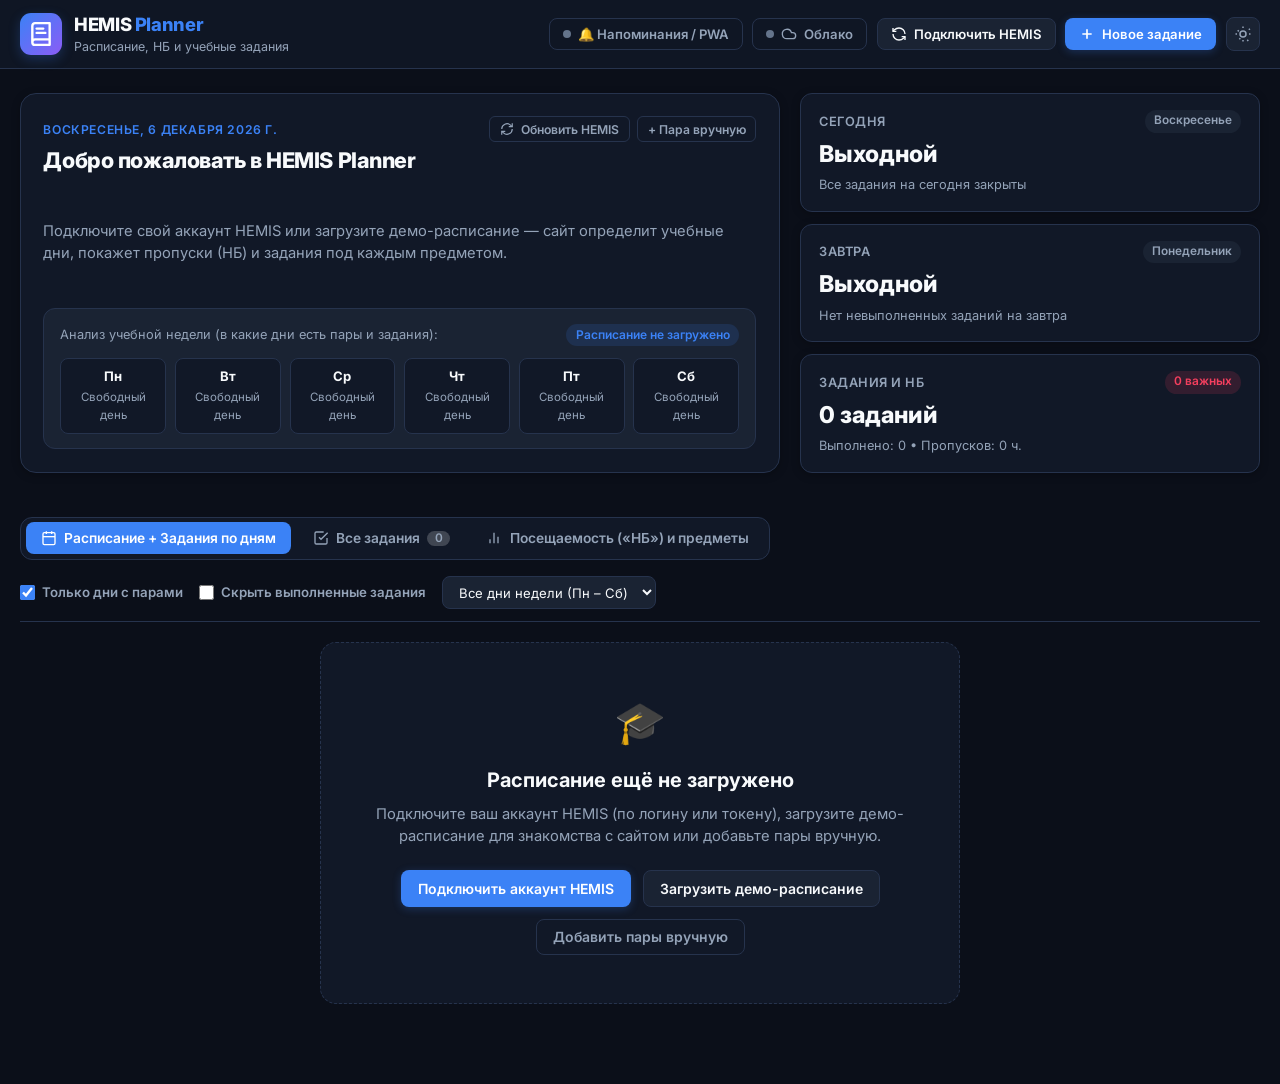
==== index.html @ 694e4f8b "Add files via upload" ====
<!DOCTYPE html>
<html lang="ru" data-theme="dark">
<head>
  <meta charset="UTF-8" />
  <meta name="viewport" content="width=device-width, initial-scale=1.0" />
  <title>HEMIS Planner — Умное расписание, НБ и задания студента</title>
  <meta name="description" content="Персональный анализатор расписания HEMIS с контролем посещаемости (НБ), живым таймером пар, чек-листами заданий и облачной синхронизацией." />
  <meta name="theme-color" content="#2563eb" />
  <meta name="apple-mobile-web-app-capable" content="yes" />
  <meta name="apple-mobile-web-app-status-bar-style" content="black-translucent" />
  <link rel="manifest" href="manifest.json" />
  <link rel="icon" href="icon.svg" type="image/svg+xml" />
  <link rel="apple-touch-icon" href="icon.svg" />
  <link rel="preconnect" href="https://fonts.googleapis.com" />
  <link rel="preconnect" href="https://fonts.gstatic.com" crossorigin />
  <link href="https://fonts.googleapis.com/css2?family=Inter:wght@400;500;600;700;800&display=swap" rel="stylesheet" />
  <link rel="stylesheet" href="css/styles.css" />
</head>
<body>
  <!-- Верхняя панель навигации -->
  <header class="topbar">
    <div class="container topbar-inner">
      <div class="brand">
        <div class="brand-logo" aria-hidden="true">
          <svg width="26" height="26" viewBox="0 0 24 24" fill="none" stroke="currentColor" stroke-width="2.2" stroke-linecap="round" stroke-linejoin="round">
            <path d="M4 19.5v-15A2.5 2.5 0 0 1 6.5 2H20v20H6.5a2.5 2.5 0 0 1 0-5H20"/>
            <path d="M8 7h6"/>
            <path d="M8 11h8"/>
          </svg>
        </div>
        <div>
          <span class="brand-title">HEMIS <span class="accent-text">Planner</span></span>
          <span class="brand-subtitle" id="studentBadge">Расписание, НБ и учебные задания</span>
        </div>
      </div>

      <div class="topbar-actions">
        <button class="btn btn-ghost btn-sm" id="btnOpenReminders" title="Вечерние напоминания и установка на телефон (PWA)">
          <span class="status-dot" id="reminderStatusDot"></span>
          <span>🔔 Напоминания / PWA</span>
        </button>

        <button class="btn btn-ghost btn-sm" id="btnCloudSync" title="Облачная синхронизация (Телефон ↔ ПК)">
          <span class="status-dot" id="cloudStatusDot"></span>
          <svg width="16" height="16" viewBox="0 0 24 24" fill="none" stroke="currentColor" stroke-width="2">
            <path d="M17.5 19H9a7 7 0 1 1 6.71-9h1.79a4.5 4.5 0 1 1 0 9Z"/>
          </svg>
          <span id="cloudStatusText">Облако</span>
        </button>

        <button class="btn btn-secondary btn-sm" id="btnOpenHemisModal">
          <svg width="16" height="16" viewBox="0 0 24 24" fill="none" stroke="currentColor" stroke-width="2">
            <path d="M21 12a9 9 0 0 0-9-9 9.75 9.75 0 0 0-6.74 2.74L3 8"/>
            <path d="M3 3v5h5"/>
            <path d="M3 12a9 9 0 0 0 9 9 9.75 9.75 0 0 0 6.74-2.74L21 16"/>
            <path d="M16 16h5v5"/>
          </svg>
          <span>Подключить HEMIS</span>
        </button>

        <button class="btn btn-primary btn-sm" id="btnQuickAddTask">
          <svg width="16" height="16" viewBox="0 0 24 24" fill="none" stroke="currentColor" stroke-width="2.5">
            <path d="M12 5v14M5 12h14"/>
          </svg>
          <span>Новое задание</span>
        </button>

        <button class="btn btn-icon" id="btnThemeToggle" title="Переключить тему" aria-label="Переключить тему">
          <svg width="18" height="18" viewBox="0 0 24 24" fill="none" stroke="currentColor" stroke-width="2" id="themeIcon">
            <circle cx="12" cy="12" r="4"/>
            <path d="M12 2v2M12 20v2m-7.07-14.93 1.41 1.41m11.32 11.32 1.41 1.41M2 12h2m16 0h2m-14.93 7.07 1.41-1.41m11.32-11.32 1.41-1.41"/>
          </svg>
        </button>
      </div>
    </div>
  </header>

  <main class="container main-content">
    <!-- 🔴 Живой таймер пар («Сейчас идёт» / «До конца пары» / «Следующая пара») -->
    <section id="liveTimerBanner" class="live-timer-banner hidden" aria-live="polite">
      <!-- Динамически обновляется каждую секунду через JS -->
    </section>

    <!-- Умный дашборд: Сводка и уведомления -->
    <section class="dashboard-hero" aria-label="Сводка расписания и заданий">
      <div class="briefing-card">
        <div class="briefing-header">
          <div>
            <span class="eyebrow" id="currentDateDisplay">Загрузка даты...</span>
            <h1 class="briefing-title" id="briefingHeadline">Добро пожаловать в HEMIS Planner</h1>
          </div>
          <div class="sync-controls">
            <button class="btn btn-ghost btn-xs" id="btnRefreshSchedule" title="Обновить расписание и НБ из HEMIS">
              <svg width="14" height="14" viewBox="0 0 24 24" fill="none" stroke="currentColor" stroke-width="2">
                <path d="M21 2v6h-6"/><path d="M3 12a9 9 0 0 1 15-6.7L21 8"/>
                <path d="M3 22v-6h6"/><path d="M21 12a9 9 0 0 1-15 6.7L3 16"/>
              </svg>
              <span>Обновить HEMIS</span>
            </button>
            <button class="btn btn-ghost btn-xs" id="btnAddManualLesson" title="Добавить пару в расписание вручную">
              + Пара вручную
            </button>
          </div>
        </div>

        <p class="briefing-summary" id="briefingSubtext">
          Подключите ваш аккаунт HEMIS или загрузите демо-расписание, чтобы увидеть учебные дни, счётчик пропусков (НБ) и привязать задания к предметам.
        </p>

        <!-- Полоса дней недели: в какие дни есть занятия -->
        <div class="week-analyzer">
          <div class="week-analyzer-label">
            <span>Анализ учебной недели (в какие дни есть пары и задания):</span>
            <span class="week-stats-pill" id="weekSummaryPill">0 учебных дней</span>
          </div>
          <div class="week-days-strip" id="weekDaysStrip">
            <!-- Генерируется через JS (Пн - Сб) -->
          </div>
        </div>
      </div>

      <!-- Счётчики и статус на Сегодня / Завтра / Посещаемость -->
      <div class="stats-grid">
        <div class="stat-card stat-today">
          <div class="stat-top">
            <span class="stat-label">Сегодня</span>
            <span class="stat-badge" id="todayDayName">—</span>
          </div>
          <div class="stat-value" id="statTodayClasses">0 пар</div>
          <div class="stat-footer" id="statTodayTasks">Нет заданий на сегодня</div>
        </div>

        <div class="stat-card stat-tomorrow">
          <div class="stat-top">
            <span class="stat-label">Завтра</span>
            <span class="stat-badge" id="tomorrowDayName">—</span>
          </div>
          <div class="stat-value" id="statTomorrowClasses">0 пар</div>
          <div class="stat-footer" id="statTomorrowTasks">Нет заданий на завтра</div>
        </div>

        <div class="stat-card stat-pending">
          <div class="stat-top">
            <span class="stat-label">Задания и НБ</span>
            <span class="stat-badge badge-warning" id="urgentCountBadge">0 важных</span>
          </div>
          <div class="stat-value" id="statTotalPending">0 заданий</div>
          <div class="stat-footer" id="statCompletedTotal">Выполнено: 0 • Пропусков: 0 ч.</div>
        </div>
      </div>
    </section>

    <!-- Блок быстрого оповещения на сегодня и завтра -->
    <section class="alerts-section" id="smartAlertsSection">
      <!-- Динамические карточки "Что нужно сдать на сегодня / завтра" -->
    </section>

    <!-- Навигационные вкладки и фильтры -->
    <section class="workspace-controls">
      <div class="tabs" role="tablist">
        <button class="tab-btn active" data-tab="schedule" role="tab" aria-selected="true">
          <svg width="16" height="16" viewBox="0 0 24 24" fill="none" stroke="currentColor" stroke-width="2">
            <rect x="3" y="4" width="18" height="18" rx="2" ry="2"/><line x1="16" y1="2" x2="16" y2="6"/><line x1="8" y1="2" x2="8" y2="6"/><line x1="3" y1="10" x2="21" y2="10"/>
          </svg>
          <span>Расписание + Задания по дням</span>
        </button>
        <button class="tab-btn" data-tab="tasks" role="tab" aria-selected="false">
          <svg width="16" height="16" viewBox="0 0 24 24" fill="none" stroke="currentColor" stroke-width="2">
            <path d="M9 11l3 3L22 4"/><path d="M21 12v7a2 2 0 0 1-2 2H5a2 2 0 0 1-2-2V5a2 2 0 0 1 2-2h11"/>
          </svg>
          <span>Все задания</span>
          <span class="tab-counter" id="tabTasksCounter">0</span>
        </button>
        <button class="tab-btn" data-tab="subjects" role="tab" aria-selected="false">
          <svg width="16" height="16" viewBox="0 0 24 24" fill="none" stroke="currentColor" stroke-width="2">
            <path d="M18 20V10M12 20V4M6 20v-6"/>
          </svg>
          <span>Посещаемость («НБ») и предметы</span>
          <span class="tab-counter hidden" id="tabNbWarningCounter">!</span>
        </button>
      </div>

      <div class="filter-bar" id="scheduleFilters">
        <label class="toggle-switch">
          <input type="checkbox" id="chkOnlyDaysWithClasses" checked />
          <span>Только дни с парами</span>
        </label>
        <label class="toggle-switch">
          <input type="checkbox" id="chkHideCompletedInline" />
          <span>Скрыть выполненные задания</span>
        </label>
        <select id="dayFilterSelect" class="input-select input-sm" aria-label="Фильтр по дню недели">
          <option value="all">Все дни недели (Пн – Сб)</option>
          <option value="1">Понедельник</option>
          <option value="2">Вторник</option>
          <option value="3">Среда</option>
          <option value="4">Четверг</option>
          <option value="5">Пятница</option>
          <option value="6">Суббота</option>
        </select>
      </div>
    </section>

    <!-- Вкладка 1: Расписание по дням недели + Задания под каждым предметом -->
    <section id="tabContentSchedule" class="tab-panel active">
      <div id="emptyScheduleBanner" class="empty-state hidden">
        <div class="empty-icon">🎓</div>
        <h2>Расписание ещё не загружено</h2>
        <p>Подключите ваш аккаунт HEMIS (по логину или токену), загрузите демо-расписание для знакомства с сайтом или добавьте пары вручную.</p>
        <div class="empty-actions">
          <button class="btn btn-primary" id="btnEmptyConnectHemis">Подключить аккаунт HEMIS</button>
          <button class="btn btn-secondary" id="btnLoadDemoSchedule">Загрузить демо-расписание</button>
          <button class="btn btn-ghost" id="btnEmptyAddManual">Добавить пары вручную</button>
        </div>
      </div>

      <div class="days-grid" id="daysScheduleGrid">
        <!-- Карточки дней недели с парами, индикаторами НБ и блоком заданий с чек-листами под каждым предметом -->
      </div>
    </section>

    <!-- Вкладка 2: Полный менеджер всех заданий -->
    <section id="tabContentTasks" class="tab-panel hidden">
      <div class="tasks-toolbar">
        <div class="tasks-search-group">
          <input type="text" id="taskSearchInput" class="input-field" placeholder="Поиск по заданию, подзадаче или предмету..." />
          <select id="taskSubjectFilter" class="input-select">
            <option value="all">Все предметы</option>
          </select>
          <select id="taskStatusFilter" class="input-select">
            <option value="all">Все статусы</option>
            <option value="pending">Не выполненные</option>
            <option value="completed">Выполненные</option>
          </select>
        </div>
        <button class="btn btn-primary" id="btnAddTaskFromList">+ Добавить задание</button>
      </div>
      <div id="allTasksList" class="all-tasks-container">
        <!-- Список всех заданий -->
      </div>
    </section>

    <!-- Вкладка 3: Контроль посещаемости («НБ» / Davomat) и анализ предметов -->
    <section id="tabContentSubjects" class="tab-panel hidden">
      <div class="attendance-summary-banner" id="attendanceSummaryBanner">
        <!-- Общая сводка по пропускам НБ -->
      </div>
      <div class="subjects-grid" id="subjectsAnalyticsGrid">
        <!-- Карточки анализа предметов: счётчик пропусков (НБ), лимит 25%, дни недели, задания -->
      </div>
    </section>
  </main>

  <!-- Модальное окно: Подключение HEMIS -->
  <div class="modal-backdrop hidden" id="modalHemis">
    <div class="modal-card modal-lg" role="dialog" aria-labelledby="modalHemisTitle">
      <div class="modal-header">
        <h2 id="modalHemisTitle">Подключение и анализ HEMIS (Расписание + НБ)</h2>
        <button class="btn-close" data-close-modal="modalHemis" aria-label="Закрыть">&times;</button>
      </div>

      <div class="modal-body">
        <div class="mode-pills">
          <button class="mode-pill active" data-hemis-mode="credentials">Логин и пароль HEMIS</button>
          <button class="mode-pill" data-hemis-mode="token">JWT Токен API</button>
          <button class="mode-pill" data-hemis-mode="json">Вставить JSON расписания</button>
        </div>

        <form id="hemisConnectForm">
          <div class="form-group">
            <label for="hemisUniSelect">Ваш университет (домен Student HEMIS)</label>
            <select id="hemisUniSelect" class="input-select">
              <option value="https://student.tift.uz">ТМФТУ (TIFT) — student.tift.uz</option>
              <option value="https://student.hemis.uz">Единый портал — student.hemis.uz</option>
              <option value="https://student.tuit.uz">ТАТУ (TUIT) — student.tuit.uz</option>
              <option value="https://student.tdtu.uz">ТГТУ (TDTU) — student.tdtu.uz</option>
              <option value="https://student.nuu.uz">НУУз (UzMU) — student.nuu.uz</option>
              <option value="https://student.tsue.uz">ТГЭУ (TSUE) — student.tsue.uz</option>
              <option value="https://student.samdu.uz">СамГУ (SamDU) — student.samdu.uz</option>
              <option value="https://student.buxdu.uz">БухГУ (BuxDU) — student.buxdu.uz</option>
              <option value="https://student.ferpi.uz">ФерПИ (FerPI) — student.ferpi.uz</option>
              <option value="https://student.uzswlu.uz">УзГУМЯ (UzSWLU) — student.uzswlu.uz</option>
              <option value="https://student.tashpmi.uz">ТашПМИ — student.tashpmi.uz</option>
              <option value="https://student.tma.uz">ТМА (TMA) — student.tma.uz</option>
              <option value="https://student.urdu.uz">УрГУ (UrDU) — student.urdu.uz</option>
              <option value="https://student.ndpi.uz">НДПИ — student.ndpi.uz</option>
              <option value="custom">Другой вуз (указать свой URL)...</option>
            </select>
          </div>

          <div class="form-group hidden" id="customUniUrlGroup">
            <label for="hemisCustomUrl">URL портала студента вашего вуза</label>
            <input type="url" id="hemisCustomUrl" class="input-field" placeholder="https://student.tift.uz" />
            <small class="form-hint">Даже если вставить ссылку со страницей `/dashboard/login`, сайт сам выделит нужный домен.</small>
          </div>

          <div id="hemisModeCredentials" class="hemis-mode-section">
            <div class="form-row">
              <div class="form-group">
                <label for="hemisLoginInput">ID студента (Логин HEMIS)</label>
                <input type="text" id="hemisLoginInput" class="input-field" placeholder="Например: 516231102891" autocomplete="username" />
              </div>
              <div class="form-group">
                <label for="hemisPasswordInput">Пароль от HEMIS</label>
                <input type="password" id="hemisPasswordInput" class="input-field" placeholder="Ваш пароль" autocomplete="current-password" />
              </div>
            </div>
          </div>

          <div id="hemisModeToken" class="hemis-mode-section hidden">
            <div class="form-group">
              <label for="hemisTokenInput">Bearer Token из HEMIS API</label>
              <input type="text" id="hemisTokenInput" class="input-field" placeholder="eyJhbGciOiJIUzI1NiIsInR5cCI6..." />
              <small class="form-hint">Токен можно получить через `/rest/v1/auth/login` или скопировать из вкладки Network в браузере.</small>
            </div>
          </div>

          <div id="hemisModeJson" class="hemis-mode-section hidden">
            <div class="form-group">
              <label for="hemisRawJsonInput">JSON-ответ от `/rest/v1/education/schedule`</label>
              <textarea id="hemisRawJsonInput" class="input-textarea" rows="5" placeholder='{"success": true, "data": [ ... ]}'></textarea>
              <small class="form-hint">Если сервер вашего вуза закрыт снаружи, просто вставьте сюда JSON расписания из HEMIS.</small>
            </div>
          </div>

          <div class="form-group cors-box">
            <label class="toggle-switch">
              <input type="checkbox" id="hemisUseCorsProxy" checked />
              <span>Использовать локальный мост обхода CORS (`http://localhost:8080`)</span>
            </label>
            <small class="form-hint">Загружает одновременно расписание (`/rest/v1/education/schedule`), пропуски НБ (`/rest/v1/education/attendance`) и учебные часы (`/rest/v1/education/subjects`).</small>
          </div>

          <div id="hemisConnectionStatus" class="alert-box hidden"></div>

          <div class="modal-footer">
            <button type="button" class="btn btn-ghost" id="btnModalDemoSchedule">Загрузить демо-расписание</button>
            <div class="modal-footer-right">
              <button type="button" class="btn btn-secondary" data-close-modal="modalHemis">Отмена</button>
              <button type="submit" class="btn btn-primary" id="btnSubmitHemis">
                <span>Проанализировать расписание и НБ</span>
              </button>
            </div>
          </div>
        </form>
      </div>
    </div>
  </div>

  <!-- Модальное окно: Добавление / Редактирование задания (с чек-листом и ссылкой) -->
  <div class="modal-backdrop hidden" id="modalTask">
    <div class="modal-card modal-lg" role="dialog" aria-labelledby="modalTaskTitle">
      <div class="modal-header">
        <h2 id="modalTaskTitle">Новое задание по предмету</h2>
        <button class="btn-close" data-close-modal="modalTask" aria-label="Закрыть">&times;</button>
      </div>

      <div class="modal-body">
        <form id="taskForm">
          <input type="hidden" id="taskEditId" value="" />

          <div class="form-group">
            <label for="taskSubjectSelect">Предмет</label>
            <div class="subject-input-wrapper">
              <select id="taskSubjectSelect" class="input-select"></select>
              <input type="text" id="taskCustomSubjectInput" class="input-field hidden" placeholder="Введите название предмета..." />
              <button type="button" class="btn btn-ghost btn-xs" id="btnToggleCustomSubject">Свой предмет</button>
            </div>
          </div>

          <div class="form-row">
            <div class="form-group">
              <label for="taskDayOfWeekSelect">День недели занятия</label>
              <select id="taskDayOfWeekSelect" class="input-select" required>
                <option value="1">Понедельник</option>
                <option value="2">Вторник</option>
                <option value="3">Среда</option>
                <option value="4">Четверг</option>
                <option value="5">Пятница</option>
                <option value="6">Суббота</option>
              </select>
              <small class="form-hint" id="taskDayMatchHint">Задание появится прямо под этим предметом в выбранный день недели.</small>
            </div>

            <div class="form-group">
              <label for="taskPrioritySelect">Приоритет</label>
              <select id="taskPrioritySelect" class="input-select">
                <option value="normal">Обычное</option>
                <option value="high">Важное</option>
                <option value="urgent">Срочно / Дедлайн!</option>
              </select>
            </div>
          </div>

          <div class="form-group">
            <label for="taskTitleInput">Что нужно сделать? *</label>
            <input type="text" id="taskTitleInput" class="input-field" placeholder="Например: Подготовить СРС №3 / Защитить лабораторную №2" required />
          </div>

          <div class="form-row">
            <div class="form-group">
              <label for="taskTypeSelect">Тип задания</label>
              <select id="taskTypeSelect" class="input-select">
                <option value="Практика / ДЗ">Практика / ДЗ</option>
                <option value="Лабораторная">Лабораторная работа</option>
                <option value="СРС / Mustaqil ish">СРС (Mustaqil ish)</option>
                <option value="Конспект / Лекция">Конспект / Лекция</option>
                <option value="Рубежный / Итоговый контроль">Контроль (ON / YN)</option>
                <option value="Презентация / Реферат">Презентация / Реферат</option>
              </select>
            </div>

            <div class="form-group">
              <label for="taskDeadlineInput">Конкретная дата (необязательно)</label>
              <input type="date" id="taskDeadlineInput" class="input-field" />
            </div>
          </div>

          <!-- Прикрепление ссылки -->
          <div class="form-group">
            <label for="taskLinkInput">📎 Прикрепить ссылку (Google Docs, GitHub, Canva, презентация)</label>
            <input type="url" id="taskLinkInput" class="input-field" placeholder="https://docs.google.com/... или https://github.com/..." />
          </div>

          <!-- Чек-лист (подзадачи) -->
          <div class="form-group">
            <label>☑️ Чек-лист (шаги выполнения задания)</label>
            <div class="subtask-add-row">
              <input type="text" id="newSubtaskInput" class="input-field" placeholder="Например: Написать код / Оформить отчёт в Word..." />
              <button type="button" class="btn btn-secondary btn-sm" id="btnAddSubtask">+ Добавить шаг</button>
            </div>
            <ul id="subtasksEditorList" class="subtasks-editor-list">
              <!-- Шаги чек-листа в модальном окне -->
            </ul>
          </div>

          <div class="form-group">
            <label for="taskNotesInput">Заметки или номера задач</label>
            <textarea id="taskNotesInput" class="input-textarea" rows="2" placeholder="Страницы учебника, вариант, требования преподавателя..."></textarea>
          </div>

          <div class="modal-footer">
            <button type="button" class="btn btn-secondary" data-close-modal="modalTask">Отмена</button>
            <button type="submit" class="btn btn-primary">Сохранить задание</button>
          </div>
        </form>
      </div>
    </div>
  </div>

  <!-- Модальное окно: Вечерние напоминания и установка приложения (PWA) -->
  <div class="modal-backdrop hidden" id="modalReminders">
    <div class="modal-card" role="dialog" aria-labelledby="modalRemindersTitle">
      <div class="modal-header">
        <h2 id="modalRemindersTitle">🔔 Вечерние напоминания и приложение (PWA)</h2>
        <button class="btn-close" data-close-modal="modalReminders" aria-label="Закрыть">&times;</button>
      </div>

      <div class="modal-body">
        <form id="remindersForm">
          <div class="cors-box" style="margin-bottom:1rem;">
            <label class="toggle-switch" style="font-size:0.92rem; font-weight:600; color:var(--text-primary);">
              <input type="checkbox" id="chkEnableEveningReminders" />
              <span>Включить ежедневные напоминания о завтрашних парах и заданиях</span>
            </label>
            <p class="form-hint" style="margin-top:0.4rem;">
              В выбранное время браузер пришлёт Push/Web-уведомление: сколько у вас завтра пар по расписанию HEMIS и какие задания ещё не выполнены.
            </p>
          </div>

          <div class="form-row">
            <div class="form-group">
              <label for="reminderTimeInput">Время вечернего уведомления</label>
              <input type="time" id="reminderTimeInput" class="input-field" value="20:00" />
            </div>
            <div class="form-group" style="justify-content:flex-end;">
              <button type="button" class="btn btn-secondary" id="btnTestNotification">
                🔔 Проверить уведомление сейчас
              </button>
            </div>
          </div>

          <hr class="divider" />

          <div class="pwa-install-box">
            <h4 style="margin-bottom:0.35rem;">📱 Установка на телефон / компьютер (PWA)</h4>
            <p class="form-hint" style="margin-bottom:0.75rem;">
              После загрузки на GitHub Pages вы можете установить <strong>HEMIS Planner</strong> как полноценное приложение с иконкой на главный экран:
            </p>
            <button type="button" class="btn btn-primary btn-sm hidden" id="btnInstallPwaPrompt" style="margin-bottom:0.6rem;">
              📲 Установить приложение в 1 клик
            </button>
            <ul class="pwa-tips-list">
              <li><strong>На Android (Chrome):</strong> меню <code>⋮</code> → <em>«Установить приложение»</em> или <em>«Добавить на гл. экран»</em>.</li>
              <li><strong>На iPhone (Safari):</strong> кнопка <em>«Поделиться»</em> (квадрат со стрелкой вверх) → <em>«На экран „Домой“»</em>.</li>
              <li><strong>На ПК (Chrome / Edge):</strong> значок установки <code>⊕</code> справа в адресной строке браузера.</li>
            </ul>
          </div>

          <div class="modal-footer">
            <button type="button" class="btn btn-secondary" data-close-modal="modalReminders">Закрыть</button>
            <button type="submit" class="btn btn-primary">Сохранить настройки</button>
          </div>
        </form>
      </div>
    </div>
  </div>

  <!-- Модальное окно: Ручное добавление пары в расписание -->
  <div class="modal-backdrop hidden" id="modalManualLesson">
    <div class="modal-card" role="dialog" aria-labelledby="modalManualLessonTitle">
      <div class="modal-header">
        <h2 id="modalManualLessonTitle">Добавить занятие в расписание</h2>
        <button class="btn-close" data-close-modal="modalManualLesson" aria-label="Закрыть">&times;</button>
      </div>

      <div class="modal-body">
        <form id="manualLessonForm">
          <div class="form-group">
            <label for="manualSubjectInput">Название предмета *</label>
            <input type="text" id="manualSubjectInput" class="input-field" placeholder="Например: Искусственный интеллект" required />
          </div>

          <div class="form-row">
            <div class="form-group">
              <label for="manualDaySelect">День недели *</label>
              <select id="manualDaySelect" class="input-select" required>
                <option value="1">Понедельник</option>
                <option value="2">Вторник</option>
                <option value="3">Среда</option>
                <option value="4">Четверг</option>
                <option value="5">Пятница</option>
                <option value="6">Суббота</option>
              </select>
            </div>

            <div class="form-group">
              <label for="manualPairSelect">Номер пары / Время *</label>
              <select id="manualPairSelect" class="input-select" required>
                <option value="1|08:30|09:50">1 пара (08:30 – 09:50)</option>
                <option value="2|10:00|11:20">2 пара (10:00 – 11:20)</option>
                <option value="3|11:30|12:50">3 пара (11:30 – 12:50)</option>
                <option value="4|13:30|14:50">4 пара (13:30 – 14:50)</option>
                <option value="5|15:00|16:20">5 пара (15:00 – 16:20)</option>
                <option value="6|16:30|17:50">6 пара (16:30 – 17:50)</option>
              </select>
            </div>
          </div>

          <div class="form-row">
            <div class="form-group">
              <label for="manualTrainingTypeSelect">Тип занятия</label>
              <select id="manualTrainingTypeSelect" class="input-select">
                <option value="Лекция">Лекция (Ma'ruza)</option>
                <option value="Практика">Практика (Amaliyot)</option>
                <option value="Лабораторная">Лабораторная (Laboratoriya)</option>
                <option value="Семинар">Семинар (Seminar)</option>
              </select>
            </div>

            <div class="form-group">
              <label for="manualRoomInput">Аудитория</label>
              <input type="text" id="manualRoomInput" class="input-field" placeholder="Например: B-304" />
            </div>
          </div>

          <div class="form-group">
            <label for="manualTeacherInput">Преподаватель</label>
            <input type="text" id="manualTeacherInput" class="input-field" placeholder="Ф.И.О. преподавателя" />
          </div>

          <div class="modal-footer">
            <button type="button" class="btn btn-secondary" data-close-modal="modalManualLesson">Отмена</button>
            <button type="submit" class="btn btn-primary">Добавить в расписание</button>
          </div>
        </form>
      </div>
    </div>
  </div>

  <!-- Модальное окно: Облачная синхронизация (GitHub Gist / Firebase / JSON) -->
  <div class="modal-backdrop hidden" id="modalCloudSync">
    <div class="modal-card modal-lg" role="dialog" aria-labelledby="modalCloudTitle">
      <div class="modal-header">
        <h2 id="modalCloudTitle">Облачное хранение и синхронизация (ПК ↔ Телефон)</h2>
        <button class="btn-close" data-close-modal="modalCloudSync" aria-label="Закрыть">&times;</button>
      </div>

      <div class="modal-body">
        <p class="modal-intro">
          Все ваши данные мгновенно сохраняются в браузере, а для синхронизации между компьютером и телефоном на <strong>GitHub Pages</strong> вы можете подключить бесплатное облако <strong>GitHub Gist</strong> или <strong>Firebase Realtime Database</strong>.
        </p>

        <div class="mode-pills">
          <button class="mode-pill active" data-cloud-mode="gist">GitHub Gist (Рекомендуется)</button>
          <button class="mode-pill" data-cloud-mode="firebase">Firebase Realtime DB</button>
          <button class="mode-pill" data-cloud-mode="backup">Файл резервной копии (.json)</button>
        </div>

        <form id="cloudSyncForm">
          <div id="cloudModeGist" class="cloud-mode-section">
            <div class="form-group">
              <label for="gistTokenInput">GitHub Personal Access Token (с правом `gist`)</label>
              <input type="password" id="gistTokenInput" class="input-field" placeholder="ghp_xxxxxxxxxxxxxxxxxxxx" />
              <small class="form-hint">
                Создается за 30 секунд в GitHub → Settings → Developer settings → Personal access tokens (с галочкой <code>gist</code>).
              </small>
            </div>
            <div class="form-group">
              <label for="gistIdInput">ID существующего Gist (оставьте пустым при первом подключении)</label>
              <input type="text" id="gistIdInput" class="input-field" placeholder="Автоматически создастся при первом сохранении" />
              <small class="form-hint">После создания скопируйте этот ID на телефон, чтобы синхронизировать одну и ту же базу.</small>
            </div>
          </div>

          <div id="cloudModeFirebase" class="cloud-mode-section hidden">
            <div class="form-group">
              <label for="firebaseUrlInput">URL базы Firebase Realtime Database</label>
              <input type="url" id="firebaseUrlInput" class="input-field" placeholder="https://your-project-default-rtdb.firebaseio.com" />
            </div>
            <div class="form-row">
              <div class="form-group">
                <label for="firebaseSyncKeyInput">Ваш личный ключ/комната (например, логин)</label>
                <input type="text" id="firebaseSyncKeyInput" class="input-field" placeholder="student_5162311" />
              </div>
              <div class="form-group">
                <label for="firebaseSecretInput">Database Secret / Auth Token (если есть)</label>
                <input type="password" id="firebaseSecretInput" class="input-field" placeholder="Необязательно для тестовых правил" />
              </div>
            </div>
          </div>

          <div id="cloudModeBackup" class="cloud-mode-section hidden">
            <div class="backup-actions-box">
              <div>
                <h4>Экспорт данных в JSON</h4>
                <p>Скачайте файл со всем расписанием, пропусками НБ и вашими заданиями.</p>
                <button type="button" class="btn btn-secondary" id="btnExportJson">Скачать резервную копию (.json)</button>
              </div>
              <hr class="divider" />
              <div>
                <h4>Импорт данных из файла</h4>
                <p>Загрузите ранее сохранённый файл `.json`.</p>
                <input type="file" id="importJsonFileInput" accept=".json" class="input-file" />
              </div>
            </div>
          </div>

          <div id="cloudSyncMessage" class="alert-box hidden"></div>

          <div class="modal-footer" id="cloudModalFooter">
            <div class="cloud-sync-buttons">
              <button type="button" class="btn btn-secondary" id="btnPullFromCloud">⬇ Загрузить из облака</button>
              <button type="button" class="btn btn-secondary" id="btnPushToCloud">⬆ Отправить в облако</button>
            </div>
            <button type="submit" class="btn btn-primary">Сохранить настройки облака</button>
          </div>
        </form>
      </div>
    </div>
  </div>

  <!-- Всплывающие уведомления (Toast) -->
  <div id="toastContainer" class="toast-container" aria-live="polite"></div>

  <script defer src="js/hemis.js"></script>
  <script defer src="js/storage.js"></script>
  <script defer src="js/app.js"></script>
</body>
</html>
---- css/styles.css ----
:root,
[data-theme="dark"] {
  --bg-body: #0b0f19;
  --bg-surface: #111827;
  --bg-surface-elevated: #1a2333;
  --bg-surface-hover: #212d42;
  --bg-glass: rgba(17, 24, 39, 0.85);
  --border-color: #26334d;
  --border-subtle: #1e293b;

  --text-primary: #f8fafc;
  --text-secondary: #94a3b8;
  --text-muted: #64748b;

  --accent-primary: #3b82f6;
  --accent-primary-hover: #2563eb;
  --accent-soft: rgba(59, 130, 246, 0.14);
  --accent-glow: rgba(59, 130, 246, 0.25);

  --emerald: #10b981;
  --emerald-soft: rgba(16, 185, 129, 0.14);
  --amber: #f59e0b;
  --amber-soft: rgba(245, 158, 11, 0.15);
  --rose: #f43f5e;
  --rose-soft: rgba(244, 63, 94, 0.15);
  --purple: #8b5cf6;
  --purple-soft: rgba(139, 92, 246, 0.15);

  --shadow-sm: 0 2px 8px rgba(0, 0, 0, 0.25);
  --shadow-md: 0 8px 24px rgba(0, 0, 0, 0.35);
  --shadow-lg: 0 18px 40px rgba(0, 0, 0, 0.5);
  --radius-sm: 8px;
  --radius-md: 12px;
  --radius-lg: 16px;
}

[data-theme="light"] {
  --bg-body: #f1f5f9;
  --bg-surface: #ffffff;
  --bg-surface-elevated: #f8fafc;
  --bg-surface-hover: #f1f5f9;
  --bg-glass: rgba(255, 255, 255, 0.88);
  --border-color: #e2e8f0;
  --border-subtle: #f1f5f9;

  --text-primary: #0f172a;
  --text-secondary: #475569;
  --text-muted: #64748b;

  --accent-primary: #2563eb;
  --accent-primary-hover: #1d4ed8;
  --accent-soft: rgba(37, 99, 235, 0.1);
  --accent-glow: rgba(37, 99, 235, 0.18);

  --emerald: #059669;
  --emerald-soft: rgba(5, 150, 105, 0.1);
  --amber: #d97706;
  --amber-soft: rgba(217, 119, 6, 0.12);
  --rose: #e11d48;
  --rose-soft: rgba(225, 29, 72, 0.12);
  --purple: #7c3aed;
  --purple-soft: rgba(124, 58, 237, 0.12);

  --shadow-sm: 0 1px 3px rgba(15, 23, 42, 0.06);
  --shadow-md: 0 6px 18px rgba(15, 23, 42, 0.08);
  --shadow-lg: 0 16px 36px rgba(15, 23, 42, 0.12);
}

* {
  box-sizing: border-box;
  margin: 0;
  padding: 0;
}

body {
  font-family: 'Inter', -apple-system, BlinkMacSystemFont, 'Segoe UI', Roboto, sans-serif;
  background-color: var(--bg-body);
  color: var(--text-primary);
  line-height: 1.5;
  min-height: 100vh;
  transition: background-color 0.2s ease, color 0.2s ease;
}

.container {
  max-width: 1280px;
  margin: 0 auto;
  padding: 0 1.25rem;
}

.hidden {
  display: none !important;
}

/* Верхняя панель */
.topbar {
  position: sticky;
  top: 0;
  z-index: 50;
  background: var(--bg-glass);
  backdrop-filter: blur(12px);
  border-bottom: 1px solid var(--border-color);
}

.topbar-inner {
  display: flex;
  align-items: center;
  justify-content: space-between;
  min-height: 68px;
  gap: 1rem;
  flex-wrap: wrap;
  padding-top: 0.5rem;
  padding-bottom: 0.5rem;
}

.brand {
  display: flex;
  align-items: center;
  gap: 0.75rem;
}

.brand-logo {
  width: 42px;
  height: 42px;
  border-radius: 11px;
  background: linear-gradient(135deg, var(--accent-primary), var(--purple));
  color: #fff;
  display: flex;
  align-items: center;
  justify-content: center;
  box-shadow: 0 4px 12px var(--accent-glow);
}

.brand-title {
  display: block;
  font-weight: 800;
  font-size: 1.15rem;
  letter-spacing: -0.02em;
}

.accent-text {
  color: var(--accent-primary);
}

.brand-subtitle {
  display: block;
  font-size: 0.78rem;
  color: var(--text-secondary);
}

.topbar-actions {
  display: flex;
  align-items: center;
  gap: 0.6rem;
  flex-wrap: wrap;
}

/* Кнопки */
.btn {
  display: inline-flex;
  align-items: center;
  justify-content: center;
  gap: 0.45rem;
  font-family: inherit;
  font-weight: 600;
  font-size: 0.875rem;
  padding: 0.55rem 1rem;
  border-radius: var(--radius-sm);
  border: 1px solid transparent;
  cursor: pointer;
  transition: all 0.16s ease;
  text-decoration: none;
  white-space: nowrap;
}

.btn-sm {
  padding: 0.42rem 0.8rem;
  font-size: 0.82rem;
}

.btn-xs {
  padding: 0.28rem 0.6rem;
  font-size: 0.76rem;
  border-radius: 6px;
}

.btn-primary {
  background: var(--accent-primary);
  color: #fff;
  box-shadow: 0 2px 8px var(--accent-glow);
}

.btn-primary:hover {
  background: var(--accent-primary-hover);
  transform: translateY(-1px);
}

.btn-secondary {
  background: var(--bg-surface-elevated);
  color: var(--text-primary);
  border-color: var(--border-color);
}

.btn-secondary:hover {
  background: var(--bg-surface-hover);
}

.btn-ghost {
  background: transparent;
  color: var(--text-secondary);
  border-color: var(--border-color);
}

.btn-ghost:hover {
  color: var(--text-primary);
  background: var(--bg-surface-elevated);
}

.btn-icon {
  padding: 0.45rem;
  border-radius: var(--radius-sm);
  background: var(--bg-surface-elevated);
  color: var(--text-secondary);
  border: 1px solid var(--border-color);
}

.btn-icon:hover {
  color: var(--text-primary);
  background: var(--bg-surface-hover);
}

.status-dot {
  width: 8px;
  height: 8px;
  border-radius: 50%;
  background: var(--text-muted);
  display: inline-block;
}

.status-dot.online {
  background: var(--emerald);
  box-shadow: 0 0 8px var(--emerald);
}

/* Основной контент */
.main-content {
  padding-top: 1.5rem;
  padding-bottom: 4rem;
}

/* Дашборд Hero */
.dashboard-hero {
  display: grid;
  grid-template-columns: 1.65fr 1fr;
  gap: 1.25rem;
  margin-bottom: 1.25rem;
}

.briefing-card {
  background: var(--bg-surface);
  border: 1px solid var(--border-color);
  border-radius: var(--radius-lg);
  padding: 1.4rem;
  box-shadow: var(--shadow-sm);
  display: flex;
  flex-direction: column;
  justify-content: space-between;
  gap: 1rem;
}

.briefing-header {
  display: flex;
  align-items: flex-start;
  justify-content: space-between;
  gap: 1rem;
  flex-wrap: wrap;
}

.eyebrow {
  display: inline-block;
  font-size: 0.76rem;
  font-weight: 600;
  text-transform: uppercase;
  letter-spacing: 0.05em;
  color: var(--accent-primary);
  margin-bottom: 0.25rem;
}

.briefing-title {
  font-size: 1.35rem;
  font-weight: 800;
  letter-spacing: -0.02em;
}

.briefing-summary {
  color: var(--text-secondary);
  font-size: 0.92rem;
}

.sync-controls {
  display: flex;
  gap: 0.45rem;
}

/* Полоса анализа дней недели */
.week-analyzer {
  background: var(--bg-surface-elevated);
  border: 1px solid var(--border-color);
  border-radius: var(--radius-md);
  padding: 0.9rem 1rem;
}

.week-analyzer-label {
  display: flex;
  justify-content: space-between;
  align-items: center;
  font-size: 0.8rem;
  color: var(--text-secondary);
  margin-bottom: 0.7rem;
  gap: 0.5rem;
  flex-wrap: wrap;
}

.week-stats-pill {
  background: var(--accent-soft);
  color: var(--accent-primary);
  padding: 0.15rem 0.6rem;
  border-radius: 99px;
  font-weight: 600;
  font-size: 0.75rem;
}

.week-days-strip {
  display: grid;
  grid-template-columns: repeat(6, 1fr);
  gap: 0.55rem;
}

.day-pill {
  background: var(--bg-surface);
  border: 1px solid var(--border-color);
  border-radius: var(--radius-sm);
  padding: 0.55rem 0.5rem;
  text-align: center;
  cursor: pointer;
  transition: all 0.15s ease;
  position: relative;
}

.day-pill:hover {
  border-color: var(--accent-primary);
  transform: translateY(-2px);
}

.day-pill.has-classes {
  border-color: rgba(59, 130, 246, 0.45);
  background: linear-gradient(180deg, var(--accent-soft), var(--bg-surface));
}

.day-pill.is-today {
  outline: 2px solid var(--accent-primary);
}

.day-pill-name {
  font-weight: 700;
  font-size: 0.82rem;
  display: block;
}

.day-pill-status {
  font-size: 0.72rem;
  color: var(--text-secondary);
  margin-top: 0.15rem;
  display: block;
}

.day-pill.has-classes .day-pill-status {
  color: var(--text-primary);
  font-weight: 600;
}

.day-pill-tasks-badge {
  display: inline-block;
  margin-top: 0.3rem;
  font-size: 0.68rem;
  font-weight: 700;
  padding: 0.1rem 0.42rem;
  border-radius: 99px;
  background: var(--amber-soft);
  color: var(--amber);
}

.day-pill-tasks-badge.urgent {
  background: var(--rose-soft);
  color: var(--rose);
}

/* Правая сетка статистики */
.stats-grid {
  display: grid;
  grid-template-columns: 1fr;
  gap: 0.75rem;
}

.stat-card {
  background: var(--bg-surface);
  border: 1px solid var(--border-color);
  border-radius: var(--radius-md);
  padding: 1rem 1.15rem;
  display: flex;
  flex-direction: column;
  justify-content: space-between;
  box-shadow: var(--shadow-sm);
}

.stat-top {
  display: flex;
  justify-content: space-between;
  align-items: center;
}

.stat-label {
  font-size: 0.8rem;
  font-weight: 600;
  color: var(--text-secondary);
  text-transform: uppercase;
  letter-spacing: 0.04em;
}

.stat-badge {
  font-size: 0.74rem;
  font-weight: 600;
  padding: 0.15rem 0.55rem;
  border-radius: 99px;
  background: var(--bg-surface-elevated);
  color: var(--text-secondary);
}

.badge-warning {
  background: var(--rose-soft);
  color: var(--rose);
}

.stat-value {
  font-size: 1.45rem;
  font-weight: 800;
  margin: 0.25rem 0;
}

.stat-footer {
  font-size: 0.8rem;
  color: var(--text-secondary);
}

/* Умные оповещения (Сегодня / Завтра) */
.alerts-section {
  display: grid;
  grid-template-columns: repeat(auto-fit, minmax(310px, 1fr));
  gap: 1rem;
  margin-bottom: 1.5rem;
}

.smart-alert-card {
  background: var(--bg-surface);
  border: 1px solid var(--border-color);
  border-left: 4px solid var(--accent-primary);
  border-radius: var(--radius-md);
  padding: 1rem 1.2rem;
  display: flex;
  flex-direction: column;
  gap: 0.55rem;
}

.smart-alert-card.alert-tomorrow {
  border-left-color: var(--amber);
}

.smart-alert-header {
  display: flex;
  justify-content: space-between;
  align-items: center;
  font-weight: 700;
  font-size: 0.92rem;
}

.smart-alert-list {
  list-style: none;
  display: flex;
  flex-direction: column;
  gap: 0.4rem;
  font-size: 0.84rem;
  color: var(--text-secondary);
}

.smart-alert-list li {
  display: flex;
  align-items: center;
  justify-content: space-between;
  gap: 0.5rem;
  padding: 0.35rem 0.55rem;
  background: var(--bg-surface-elevated);
  border-radius: 6px;
}

/* Вкладки и фильтры */
.workspace-controls {
  display: flex;
  align-items: center;
  justify-content: space-between;
  gap: 1rem;
  flex-wrap: wrap;
  margin-bottom: 1.25rem;
  padding-bottom: 0.75rem;
  border-bottom: 1px solid var(--border-color);
}

.tabs {
  display: flex;
  gap: 0.4rem;
  background: var(--bg-surface);
  padding: 0.3rem;
  border-radius: var(--radius-md);
  border: 1px solid var(--border-color);
  flex-wrap: wrap;
}

.tab-btn {
  display: inline-flex;
  align-items: center;
  gap: 0.45rem;
  padding: 0.5rem 0.95rem;
  border-radius: var(--radius-sm);
  border: none;
  background: transparent;
  color: var(--text-secondary);
  font-family: inherit;
  font-weight: 600;
  font-size: 0.86rem;
  cursor: pointer;
  transition: all 0.15s ease;
}

.tab-btn:hover {
  color: var(--text-primary);
}

.tab-btn.active {
  background: var(--accent-primary);
  color: #fff;
}

.tab-counter {
  background: rgba(255, 255, 255, 0.2);
  padding: 0.05rem 0.45rem;
  border-radius: 99px;
  font-size: 0.74rem;
}

.filter-bar {
  display: flex;
  align-items: center;
  gap: 1rem;
  flex-wrap: wrap;
}

.toggle-switch {
  display: inline-flex;
  align-items: center;
  gap: 0.45rem;
  font-size: 0.83rem;
  color: var(--text-secondary);
  cursor: pointer;
  user-select: none;
}

.toggle-switch input {
  accent-color: var(--accent-primary);
  width: 15px;
  height: 15px;
  cursor: pointer;
}

/* Сетка дней недели и расписания */
.days-grid {
  display: grid;
  grid-template-columns: repeat(auto-fill, minmax(380px, 1fr));
  gap: 1.25rem;
  align-items: start;
}

.day-card {
  background: var(--bg-surface);
  border: 1px solid var(--border-color);
  border-radius: var(--radius-lg);
  overflow: hidden;
  box-shadow: var(--shadow-sm);
  transition: border-color 0.2s ease;
}

.day-card.today-highlight {
  border-color: var(--accent-primary);
  box-shadow: 0 0 0 1px var(--accent-primary), var(--shadow-md);
}

.day-card-header {
  padding: 1rem 1.25rem;
  background: var(--bg-surface-elevated);
  border-bottom: 1px solid var(--border-color);
  display: flex;
  align-items: center;
  justify-content: space-between;
  gap: 0.5rem;
}

.day-card-title {
  display: flex;
  align-items: center;
  gap: 0.6rem;
  font-weight: 800;
  font-size: 1.05rem;
}

.today-tag {
  font-size: 0.7rem;
  font-weight: 700;
  text-transform: uppercase;
  padding: 0.15rem 0.5rem;
  border-radius: 99px;
  background: var(--accent-primary);
  color: #fff;
}

.tomorrow-tag {
  font-size: 0.7rem;
  font-weight: 700;
  text-transform: uppercase;
  padding: 0.15rem 0.5rem;
  border-radius: 99px;
  background: var(--amber-soft);
  color: var(--amber);
}

.day-card-meta {
  font-size: 0.78rem;
  color: var(--text-secondary);
  font-weight: 600;
}

.day-lessons-list {
  padding: 1rem;
  display: flex;
  flex-direction: column;
  gap: 1rem;
}

/* Карточка отдельного предмета/пары внутри дня недели */
.lesson-item {
  border: 1px solid var(--border-color);
  border-radius: var(--radius-md);
  background: var(--bg-surface-elevated);
  overflow: hidden;
}

.lesson-main {
  padding: 0.9rem 1rem;
  display: flex;
  flex-direction: column;
  gap: 0.45rem;
}

.lesson-top-row {
  display: flex;
  align-items: center;
  justify-content: space-between;
  gap: 0.5rem;
}

.lesson-time-badge {
  display: inline-flex;
  align-items: center;
  gap: 0.35rem;
  font-size: 0.75rem;
  font-weight: 700;
  color: var(--accent-primary);
  background: var(--accent-soft);
  padding: 0.18rem 0.55rem;
  border-radius: 6px;
}

.lesson-type-badge {
  font-size: 0.72rem;
  font-weight: 600;
  padding: 0.15rem 0.5rem;
  border-radius: 6px;
  background: var(--purple-soft);
  color: var(--purple);
}

.lesson-subject-name {
  font-size: 0.98rem;
  font-weight: 700;
  color: var(--text-primary);
  line-height: 1.35;
}

.lesson-details-row {
  display: flex;
  align-items: center;
  justify-content: space-between;
  flex-wrap: wrap;
  gap: 0.5rem;
  font-size: 0.78rem;
  color: var(--text-secondary);
}

.lesson-meta-spans {
  display: flex;
  gap: 0.75rem;
  flex-wrap: wrap;
}

/* Блок заданий ПРЯМО ПОД ПРЕДМЕТОМ в этот день недели */
.lesson-tasks-container {
  background: var(--bg-surface);
  border-top: 1px dashed var(--border-color);
  padding: 0.75rem 1rem;
}

.lesson-tasks-header {
  display: flex;
  align-items: center;
  justify-content: space-between;
  margin-bottom: 0.5rem;
}

.lesson-tasks-title {
  font-size: 0.75rem;
  font-weight: 700;
  text-transform: uppercase;
  letter-spacing: 0.04em;
  color: var(--text-secondary);
  display: flex;
  align-items: center;
  gap: 0.4rem;
}

.inline-tasks-list {
  display: flex;
  flex-direction: column;
  gap: 0.45rem;
}

.inline-task-item {
  display: flex;
  align-items: flex-start;
  justify-content: space-between;
  gap: 0.6rem;
  padding: 0.5rem 0.65rem;
  border-radius: var(--radius-sm);
  background: var(--bg-surface-elevated);
  border: 1px solid var(--border-subtle);
  transition: all 0.15s ease;
}

.inline-task-item.priority-high {
  border-left: 3px solid var(--amber);
}

.inline-task-item.priority-urgent {
  border-left: 3px solid var(--rose);
}

.inline-task-item.completed {
  opacity: 0.58;
}

.inline-task-item.completed .inline-task-text {
  text-decoration: line-through;
  color: var(--text-muted);
}

.inline-task-left {
  display: flex;
  align-items: flex-start;
  gap: 0.55rem;
  flex: 1;
}

.task-checkbox {
  margin-top: 0.22rem;
  width: 16px;
  height: 16px;
  accent-color: var(--emerald);
  cursor: pointer;
  flex-shrink: 0;
}

.inline-task-content {
  display: flex;
  flex-direction: column;
  gap: 0.15rem;
}

.inline-task-text {
  font-size: 0.85rem;
  font-weight: 600;
  color: var(--text-primary);
}

.inline-task-sub {
  font-size: 0.74rem;
  color: var(--text-secondary);
}

.inline-task-actions {
  display: flex;
  align-items: center;
  gap: 0.25rem;
}

.btn-micro {
  background: transparent;
  border: none;
  color: var(--text-muted);
  cursor: pointer;
  padding: 0.2rem;
  border-radius: 4px;
  font-size: 0.8rem;
}

.btn-micro:hover {
  color: var(--text-primary);
  background: var(--bg-surface-hover);
}

.no-tasks-inline {
  font-size: 0.78rem;
  color: var(--text-muted);
  font-style: italic;
  padding: 0.2rem 0;
}

/* Вкладка всех заданий */
.tasks-toolbar {
  display: flex;
  justify-content: space-between;
  align-items: center;
  gap: 1rem;
  margin-bottom: 1.25rem;
  flex-wrap: wrap;
}

.tasks-search-group {
  display: flex;
  gap: 0.65rem;
  flex: 1;
  flex-wrap: wrap;
}

.all-tasks-container {
  display: flex;
  flex-direction: column;
  gap: 0.65rem;
}

.full-task-card {
  background: var(--bg-surface);
  border: 1px solid var(--border-color);
  border-radius: var(--radius-md);
  padding: 1rem 1.25rem;
  display: flex;
  align-items: center;
  justify-content: space-between;
  gap: 1rem;
  flex-wrap: wrap;
}

.full-task-meta {
  display: flex;
  align-items: center;
  gap: 0.5rem;
  flex-wrap: wrap;
  margin-top: 0.3rem;
}

.tag {
  font-size: 0.72rem;
  font-weight: 600;
  padding: 0.15rem 0.55rem;
  border-radius: 99px;
  background: var(--bg-surface-elevated);
  color: var(--text-secondary);
  border: 1px solid var(--border-color);
}

.tag-subject {
  background: var(--accent-soft);
  color: var(--accent-primary);
  border-color: transparent;
}

.tag-urgent {
  background: var(--rose-soft);
  color: var(--rose);
  border-color: transparent;
}

.tag-high {
  background: var(--amber-soft);
  color: var(--amber);
  border-color: transparent;
}

/* Вкладка анализа предметов */
.subjects-grid {
  display: grid;
  grid-template-columns: repeat(auto-fill, minmax(320px, 1fr));
  gap: 1.15rem;
}

.subject-card {
  background: var(--bg-surface);
  border: 1px solid var(--border-color);
  border-radius: var(--radius-md);
  padding: 1.2rem;
  display: flex;
  flex-direction: column;
  gap: 0.85rem;
}

.subject-card-title {
  font-size: 1rem;
  font-weight: 700;
}

.subject-days-badges {
  display: flex;
  flex-wrap: wrap;
  gap: 0.4rem;
}

/* Пустое состояние */
.empty-state {
  background: var(--bg-surface);
  border: 1px dashed var(--border-color);
  border-radius: var(--radius-lg);
  padding: 3rem 1.5rem;
  text-align: center;
  max-width: 640px;
  margin: 1rem auto;
}

.empty-icon {
  font-size: 2.6rem;
  margin-bottom: 0.75rem;
}

.empty-state h2 {
  font-size: 1.25rem;
  margin-bottom: 0.5rem;
}

.empty-state p {
  color: var(--text-secondary);
  font-size: 0.92rem;
  margin-bottom: 1.4rem;
}

.empty-actions {
  display: flex;
  justify-content: center;
  gap: 0.75rem;
  flex-wrap: wrap;
}

/* Формы и Инпуты */
.form-group {
  margin-bottom: 1rem;
  display: flex;
  flex-direction: column;
  gap: 0.38rem;
}

.form-row {
  display: grid;
  grid-template-columns: 1fr 1fr;
  gap: 0.85rem;
}

label {
  font-size: 0.82rem;
  font-weight: 600;
  color: var(--text-secondary);
}

.input-field,
.input-select,
.input-textarea {
  width: 100%;
  background: var(--bg-surface-elevated);
  border: 1px solid var(--border-color);
  color: var(--text-primary);
  font-family: inherit;
  font-size: 0.9rem;
  padding: 0.6rem 0.8rem;
  border-radius: var(--radius-sm);
  outline: none;
  transition: border-color 0.15s ease;
}

.input-sm {
  padding: 0.4rem 0.7rem;
  font-size: 0.82rem;
  width: auto;
}

.input-field:focus,
.input-select:focus,
.input-textarea:focus {
  border-color: var(--accent-primary);
}

.form-hint {
  font-size: 0.75rem;
  color: var(--text-muted);
}

.subject-input-wrapper {
  display: flex;
  gap: 0.5rem;
  align-items: center;
}

.cors-box {
  background: var(--bg-surface-elevated);
  padding: 0.75rem 0.9rem;
  border-radius: var(--radius-sm);
  border: 1px solid var(--border-color);
}

/* Модальные окна */
.modal-backdrop {
  position: fixed;
  inset: 0;
  z-index: 100;
  background: rgba(5, 10, 20, 0.72);
  backdrop-filter: blur(4px);
  display: flex;
  align-items: center;
  justify-content: center;
  padding: 1rem;
}

.modal-card {
  background: var(--bg-surface);
  border: 1px solid var(--border-color);
  border-radius: var(--radius-lg);
  width: 100%;
  max-width: 540px;
  max-height: 92vh;
  overflow-y: auto;
  box-shadow: var(--shadow-lg);
}

.modal-lg {
  max-width: 650px;
}

.modal-header {
  padding: 1.15rem 1.4rem;
  border-bottom: 1px solid var(--border-color);
  display: flex;
  align-items: center;
  justify-content: space-between;
}

.modal-header h2 {
  font-size: 1.1rem;
  font-weight: 700;
}

.btn-close {
  background: transparent;
  border: none;
  color: var(--text-secondary);
  font-size: 1.5rem;
  line-height: 1;
  cursor: pointer;
}

.modal-body {
  padding: 1.35rem 1.4rem;
}

.modal-intro {
  font-size: 0.88rem;
  color: var(--text-secondary);
  margin-bottom: 1rem;
}

.mode-pills {
  display: flex;
  gap: 0.4rem;
  background: var(--bg-surface-elevated);
  padding: 0.3rem;
  border-radius: var(--radius-sm);
  margin-bottom: 1.2rem;
  flex-wrap: wrap;
}

.mode-pill {
  flex: 1;
  text-align: center;
  padding: 0.45rem 0.65rem;
  font-size: 0.8rem;
  font-weight: 600;
  border-radius: 6px;
  border: none;
  background: transparent;
  color: var(--text-secondary);
  cursor: pointer;
}

.mode-pill.active {
  background: var(--accent-primary);
  color: #fff;
}

.modal-footer {
  display: flex;
  align-items: center;
  justify-content: space-between;
  gap: 0.75rem;
  margin-top: 1.25rem;
  padding-top: 1rem;
  border-top: 1px solid var(--border-color);
  flex-wrap: wrap;
}

.modal-footer-right,
.cloud-sync-buttons {
  display: flex;
  gap: 0.5rem;
  flex-wrap: wrap;
}

.alert-box {
  padding: 0.75rem 0.9rem;
  border-radius: var(--radius-sm);
  font-size: 0.84rem;
  margin-top: 0.75rem;
}

.alert-box.info {
  background: var(--accent-soft);
  color: var(--accent-primary);
}

.alert-box.success {
  background: var(--emerald-soft);
  color: var(--emerald);
}

.alert-box.error {
  background: var(--rose-soft);
  color: var(--rose);
}

.divider {
  border: none;
  border-top: 1px solid var(--border-color);
  margin: 1rem 0;
}

/* Тосты */
.toast-container {
  position: fixed;
  bottom: 1.25rem;
  right: 1.25rem;
  z-index: 200;
  display: flex;
  flex-direction: column;
  gap: 0.5rem;
}

.toast {
  background: var(--bg-surface-elevated);
  color: var(--text-primary);
  border: 1px solid var(--border-color);
  border-left: 4px solid var(--accent-primary);
  padding: 0.75rem 1rem;
  border-radius: var(--radius-sm);
  box-shadow: var(--shadow-md);
  font-size: 0.85rem;
  font-weight: 500;
  animation: slideIn 0.2s ease;
}

@keyframes slideIn {
  from {
    opacity: 0;
    transform: translateY(10px);
  }
  to {
    opacity: 1;
    transform: translateY(0);
  }
}

/* Адаптивность для мобильных */
@media (max-width: 960px) {
  .dashboard-hero {
    grid-template-columns: 1fr;
  }

  .stats-grid {
    grid-template-columns: repeat(3, 1fr);
  }
}

@media (max-width: 640px) {
  .week-days-strip {
    grid-template-columns: repeat(3, 1fr);
  }

  .stats-grid {
    grid-template-columns: 1fr;
  }

  .days-grid {
    grid-template-columns: 1fr;
  }

  .form-row {
    grid-template-columns: 1fr;
  }
}


/* ==========================================================================
   Новые функции: 1. Живой таймер пар | 2. Контроль НБ | 3. Чек-листы и ссылки | 4. PWA
   ========================================================================== */

/* 1. Живой таймер пар («Сейчас идёт» / «Перемена» / «Следующая пара») */
.live-timer-banner {
  background: linear-gradient(135deg, rgba(37, 99, 235, 0.16), rgba(139, 92, 246, 0.14));
  border: 1px solid rgba(59, 130, 246, 0.45);
  border-radius: var(--radius-lg);
  padding: 1rem 1.35rem;
  margin-bottom: 1.25rem;
  display: flex;
  flex-direction: column;
  gap: 0.65rem;
  box-shadow: var(--shadow-sm);
}

.live-timer-banner.is-break {
  background: linear-gradient(135deg, rgba(245, 158, 11, 0.15), rgba(16, 185, 129, 0.1));
  border-color: rgba(245, 158, 11, 0.45);
}

.live-timer-top {
  display: flex;
  align-items: center;
  justify-content: space-between;
  gap: 1rem;
  flex-wrap: wrap;
}

.live-status-pill {
  display: inline-flex;
  align-items: center;
  gap: 0.45rem;
  font-size: 0.76rem;
  font-weight: 800;
  text-transform: uppercase;
  letter-spacing: 0.05em;
  padding: 0.25rem 0.65rem;
  border-radius: 99px;
  background: var(--rose-soft);
  color: var(--rose);
}

.live-status-pill.upcoming {
  background: var(--accent-soft);
  color: var(--accent-primary);
}

.live-status-pill.break-mode {
  background: var(--amber-soft);
  color: var(--amber);
}

.pulse-dot {
  width: 8px;
  height: 8px;
  border-radius: 50%;
  background: currentColor;
  animation: pulseAnim 1.4s infinite ease-in-out;
}

@keyframes pulseAnim {
  0%, 100% { transform: scale(1); opacity: 1; }
  50% { transform: scale(1.35); opacity: 0.45; }
}

.live-countdown-box {
  font-family: 'Inter', monospace;
  font-size: 1.05rem;
  font-weight: 800;
  color: var(--text-primary);
  background: var(--bg-surface);
  padding: 0.3rem 0.75rem;
  border-radius: var(--radius-sm);
  border: 1px solid var(--border-color);
}

.live-main-info {
  display: flex;
  align-items: baseline;
  justify-content: space-between;
  gap: 1rem;
  flex-wrap: wrap;
}

.live-subject-title {
  font-size: 1.1rem;
  font-weight: 800;
  color: var(--text-primary);
}

.live-next-hint {
  font-size: 0.84rem;
  color: var(--text-secondary);
}

.live-progress-track {
  width: 100%;
  height: 6px;
  background: var(--bg-surface);
  border-radius: 99px;
  overflow: hidden;
}

.live-progress-fill {
  height: 100%;
  background: linear-gradient(90deg, var(--accent-primary), var(--emerald));
  border-radius: 99px;
  transition: width 0.5s ease;
}

.lesson-item.is-live-now {
  border-color: var(--emerald);
  box-shadow: 0 0 0 1px var(--emerald), var(--shadow-sm);
}

/* 2. Контроль посещаемости («НБ» / Davomat) */
.nb-inline-row {
  display: flex;
  align-items: center;
  justify-content: space-between;
  gap: 0.5rem;
  margin-top: 0.25rem;
  padding-top: 0.45rem;
  border-top: 1px solid var(--border-subtle);
  font-size: 0.76rem;
  flex-wrap: wrap;
}

.nb-badge {
  display: inline-flex;
  align-items: center;
  gap: 0.3rem;
  font-weight: 700;
  padding: 0.14rem 0.5rem;
  border-radius: 99px;
  font-size: 0.72rem;
}

.nb-safe {
  background: var(--emerald-soft);
  color: var(--emerald);
}

.nb-warn {
  background: var(--amber-soft);
  color: var(--amber);
}

.nb-danger {
  background: var(--rose-soft);
  color: var(--rose);
}

.nb-controls {
  display: inline-flex;
  align-items: center;
  gap: 0.25rem;
}

.btn-nb-step {
  background: var(--bg-surface);
  border: 1px solid var(--border-color);
  color: var(--text-secondary);
  font-size: 0.7rem;
  font-weight: 700;
  padding: 0.1rem 0.42rem;
  border-radius: 4px;
  cursor: pointer;
}

.btn-nb-step:hover {
  color: var(--text-primary);
  border-color: var(--accent-primary);
}

.nb-progress-bar {
  width: 100%;
  height: 7px;
  background: var(--bg-surface-elevated);
  border-radius: 99px;
  overflow: hidden;
  margin-top: 0.35rem;
}

.nb-progress-fill {
  height: 100%;
  border-radius: 99px;
  transition: width 0.25s ease;
}

.nb-progress-fill.safe { background: var(--emerald); }
.nb-progress-fill.warn { background: var(--amber); }
.nb-progress-fill.danger { background: var(--rose); }

.attendance-summary-banner {
  background: var(--bg-surface);
  border: 1px solid var(--border-color);
  border-radius: var(--radius-md);
  padding: 1rem 1.25rem;
  margin-bottom: 1.2rem;
  display: flex;
  align-items: center;
  justify-content: space-between;
  gap: 1rem;
  flex-wrap: wrap;
}

/* 3. Чек-листы (подзадачи) и прикреплённые ссылки к заданиям */
.task-link-pill {
  display: inline-flex;
  align-items: center;
  gap: 0.3rem;
  font-size: 0.73rem;
  font-weight: 600;
  color: var(--accent-primary);
  background: var(--accent-soft);
  padding: 0.15rem 0.55rem;
  border-radius: 99px;
  text-decoration: none;
  margin-top: 0.25rem;
  width: fit-content;
}

.task-link-pill:hover {
  text-decoration: underline;
}

.inline-subtasks-box {
  margin-top: 0.4rem;
  padding: 0.45rem 0.6rem;
  background: var(--bg-surface);
  border-radius: 6px;
  border: 1px solid var(--border-subtle);
  display: flex;
  flex-direction: column;
  gap: 0.3rem;
}

.subtasks-progress-header {
  display: flex;
  align-items: center;
  justify-content: space-between;
  font-size: 0.7rem;
  font-weight: 700;
  color: var(--text-secondary);
}

.subtask-mini-bar {
  width: 100%;
  height: 4px;
  background: var(--bg-surface-elevated);
  border-radius: 99px;
  overflow: hidden;
  margin-bottom: 0.15rem;
}

.subtask-mini-fill {
  height: 100%;
  background: var(--emerald);
  transition: width 0.2s ease;
}

.inline-subtask-row {
  display: flex;
  align-items: center;
  gap: 0.45rem;
  font-size: 0.77rem;
  color: var(--text-primary);
  cursor: pointer;
}

.inline-subtask-row input {
  width: 13px;
  height: 13px;
  accent-color: var(--emerald);
  cursor: pointer;
}

.inline-subtask-row.done span {
  text-decoration: line-through;
  color: var(--text-muted);
}

.subtask-add-row {
  display: flex;
  gap: 0.5rem;
}

.subtasks-editor-list {
  list-style: none;
  display: flex;
  flex-direction: column;
  gap: 0.35rem;
  margin-top: 0.45rem;
}

.subtasks-editor-item {
  display: flex;
  align-items: center;
  justify-content: space-between;
  gap: 0.5rem;
  padding: 0.38rem 0.65rem;
  background: var(--bg-surface-elevated);
  border: 1px solid var(--border-color);
  border-radius: 6px;
  font-size: 0.83rem;
}

/* 4. PWA подсказки */
.pwa-tips-list {
  padding-left: 1.15rem;
  font-size: 0.82rem;
  color: var(--text-secondary);
  display: flex;
  flex-direction: column;
  gap: 0.35rem;
}
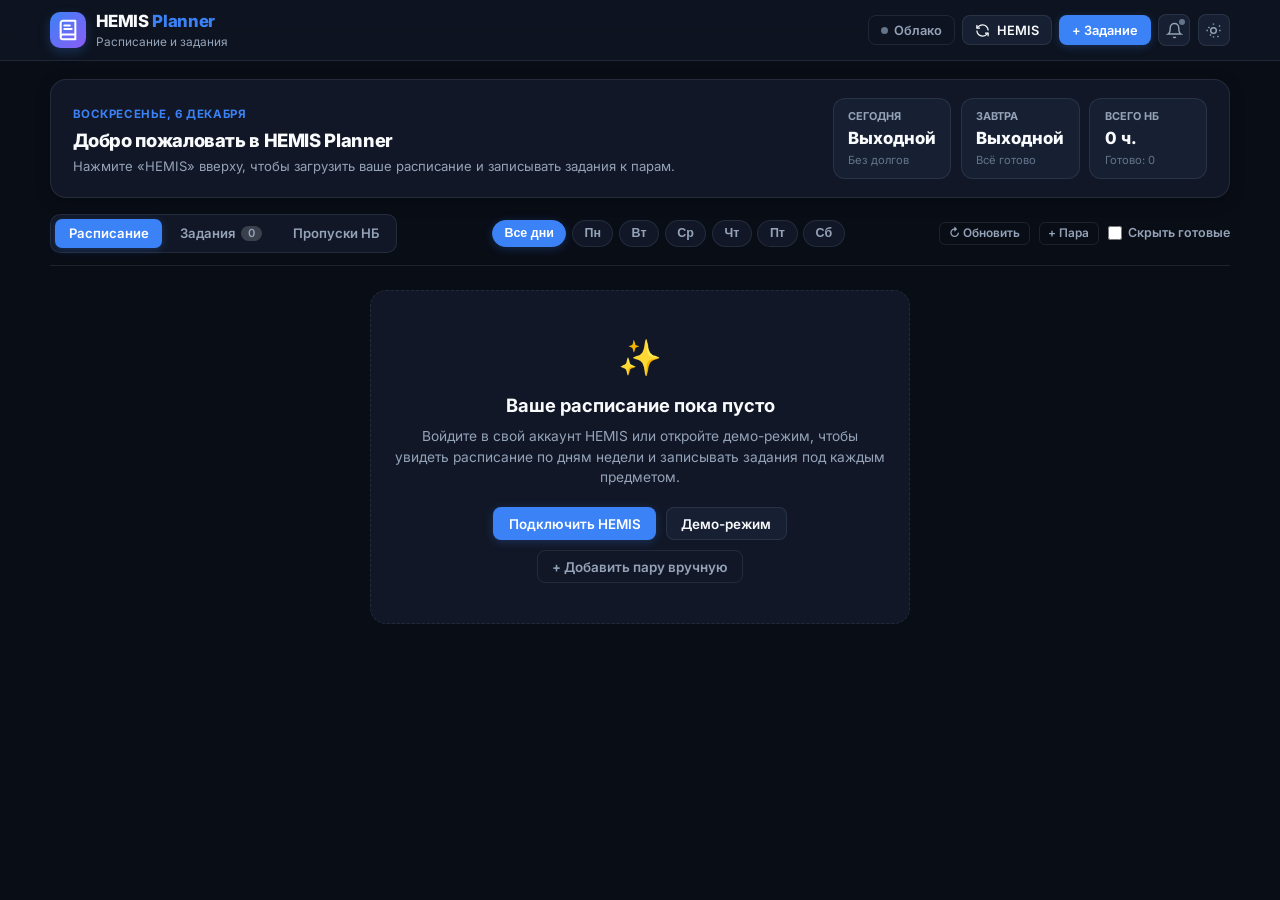
==== commit 7af634ad: "Add files via upload" ====
--- a/index.html
+++ b/index.html
@@ -3,26 +3,26 @@
 <head>
   <meta charset="UTF-8" />
   <meta name="viewport" content="width=device-width, initial-scale=1.0" />
-  <title>HEMIS Planner — Умное расписание, НБ и задания студента</title>
-  <meta name="description" content="Персональный анализатор расписания HEMIS с контролем посещаемости (НБ), живым таймером пар, чек-листами заданий и облачной синхронизацией." />
+  <title>HEMIS Planner — Расписание, НБ и задания</title>
+  <meta name="description" content="Минималистичный планировщик расписания HEMIS с контролем пропусков (НБ), живым таймером пар и синхронизацией между телефоном и ПК." />
   <meta name="theme-color" content="#2563eb" />
   <meta name="apple-mobile-web-app-capable" content="yes" />
   <meta name="apple-mobile-web-app-status-bar-style" content="black-translucent" />
-  <link rel="manifest" href="manifest.json" />
+  <link rel="manifest" href="manifest.json?v=4" />
   <link rel="icon" href="icon.svg" type="image/svg+xml" />
   <link rel="apple-touch-icon" href="icon.svg" />
   <link rel="preconnect" href="https://fonts.googleapis.com" />
   <link rel="preconnect" href="https://fonts.gstatic.com" crossorigin />
   <link href="https://fonts.googleapis.com/css2?family=Inter:wght@400;500;600;700;800&display=swap" rel="stylesheet" />
-  <link rel="stylesheet" href="css/styles.css" />
+  <link rel="stylesheet" href="css/styles.css?v=4" />
 </head>
 <body>
-  <!-- Верхняя панель навигации -->
+  <!-- Минималистичная шапка -->
   <header class="topbar">
     <div class="container topbar-inner">
       <div class="brand">
         <div class="brand-logo" aria-hidden="true">
-          <svg width="26" height="26" viewBox="0 0 24 24" fill="none" stroke="currentColor" stroke-width="2.2" stroke-linecap="round" stroke-linejoin="round">
+          <svg width="22" height="22" viewBox="0 0 24 24" fill="none" stroke="currentColor" stroke-width="2.2" stroke-linecap="round" stroke-linejoin="round">
             <path d="M4 19.5v-15A2.5 2.5 0 0 1 6.5 2H20v20H6.5a2.5 2.5 0 0 1 0-5H20"/>
             <path d="M8 7h6"/>
             <path d="M8 11h8"/>
@@ -30,43 +30,37 @@
         </div>
         <div>
           <span class="brand-title">HEMIS <span class="accent-text">Planner</span></span>
-          <span class="brand-subtitle" id="studentBadge">Расписание, НБ и учебные задания</span>
+          <span class="brand-subtitle" id="studentBadge">Расписание и задания</span>
         </div>
       </div>
 
       <div class="topbar-actions">
-        <button class="btn btn-ghost btn-sm" id="btnOpenReminders" title="Вечерние напоминания и установка на телефон (PWA)">
-          <span class="status-dot" id="reminderStatusDot"></span>
-          <span>🔔 Напоминания / PWA</span>
-        </button>
-
-        <button class="btn btn-ghost btn-sm" id="btnCloudSync" title="Облачная синхронизация (Телефон ↔ ПК)">
+        <button class="btn btn-ghost btn-sm" id="btnCloudSync" title="Синхронизация между телефоном и ПК">
           <span class="status-dot" id="cloudStatusDot"></span>
-          <svg width="16" height="16" viewBox="0 0 24 24" fill="none" stroke="currentColor" stroke-width="2">
-            <path d="M17.5 19H9a7 7 0 1 1 6.71-9h1.79a4.5 4.5 0 1 1 0 9Z"/>
+          <span id="cloudStatusText">Облако</span>
+        </button>
+
+        <button class="btn btn-secondary btn-sm" id="btnOpenHemisModal" title="Подключить или обновить расписание HEMIS">
+          <svg width="15" height="15" viewBox="0 0 24 24" fill="none" stroke="currentColor" stroke-width="2">
+            <path d="M21 12a9 9 0 0 0-9-9 9.75 9.75 0 0 0-6.74 2.74L3 8"/><path d="M3 3v5h5"/>
+            <path d="M3 12a9 9 0 0 0 9 9 9.75 9.75 0 0 0 6.74-2.74L21 16"/><path d="M16 16h5v5"/>
           </svg>
-          <span id="cloudStatusText">Облако</span>
-        </button>
-
-        <button class="btn btn-secondary btn-sm" id="btnOpenHemisModal">
-          <svg width="16" height="16" viewBox="0 0 24 24" fill="none" stroke="currentColor" stroke-width="2">
-            <path d="M21 12a9 9 0 0 0-9-9 9.75 9.75 0 0 0-6.74 2.74L3 8"/>
-            <path d="M3 3v5h5"/>
-            <path d="M3 12a9 9 0 0 0 9 9 9.75 9.75 0 0 0 6.74-2.74L21 16"/>
-            <path d="M16 16h5v5"/>
+          <span>HEMIS</span>
+        </button>
+
+        <button class="btn btn-primary btn-sm" id="btnQuickAddTask">
+          <span>+ Задание</span>
+        </button>
+
+        <button class="btn btn-icon" id="btnOpenReminders" title="Напоминания и установка приложения">
+          <span class="status-dot dot-Corner" id="reminderStatusDot"></span>
+          <svg width="17" height="17" viewBox="0 0 24 24" fill="none" stroke="currentColor" stroke-width="2">
+            <path d="M18 8A6 6 0 0 0 6 8c0 7-3 9-3 9h18s-3-2-3-9"/><path d="M13.73 21a2 2 0 0 1-3.46 0"/>
           </svg>
-          <span>Подключить HEMIS</span>
-        </button>
-
-        <button class="btn btn-primary btn-sm" id="btnQuickAddTask">
-          <svg width="16" height="16" viewBox="0 0 24 24" fill="none" stroke="currentColor" stroke-width="2.5">
-            <path d="M12 5v14M5 12h14"/>
-          </svg>
-          <span>Новое задание</span>
         </button>
 
         <button class="btn btn-icon" id="btnThemeToggle" title="Переключить тему" aria-label="Переключить тему">
-          <svg width="18" height="18" viewBox="0 0 24 24" fill="none" stroke="currentColor" stroke-width="2" id="themeIcon">
+          <svg width="17" height="17" viewBox="0 0 24 24" fill="none" stroke="currentColor" stroke-width="2">
             <circle cx="12" cy="12" r="4"/>
             <path d="M12 2v2M12 20v2m-7.07-14.93 1.41 1.41m11.32 11.32 1.41 1.41M2 12h2m16 0h2m-14.93 7.07 1.41-1.41m11.32-11.32 1.41-1.41"/>
           </svg>
@@ -76,199 +70,189 @@
   </header>
 
   <main class="container main-content">
-    <!-- 🔴 Живой таймер пар («Сейчас идёт» / «До конца пары» / «Следующая пара») -->
-    <section id="liveTimerBanner" class="live-timer-banner hidden" aria-live="polite">
-      <!-- Динамически обновляется каждую секунду через JS -->
+    <!-- Компактный живой статус-бар (Объединяет таймер пары и сводку дня без лишнего шума) -->
+    <section class="status-overview-bar" id="statusOverviewBar">
+      <div class="status-overview-left">
+        <span class="eyebrow" id="currentDateDisplay">Сегодня</span>
+        <div class="live-status-line" id="liveTimerBanner">
+          <span class="live-headline" id="briefingHeadline">Загрузите расписание HEMIS</span>
+        </div>
+        <p class="status-subline" id="briefingSubtext">Нажмите «HEMIS», чтобы загрузить свои пары и контролировать задания.</p>
+      </div>
+
+      <div class="status-metrics-pills">
+        <div class="metric-pill" id="pillTodaySummary">
+          <span class="metric-pill-label" id="todayDayName">Сегодня</span>
+          <strong class="metric-pill-val" id="statTodayClasses">0 пар</strong>
+          <small id="statTodayTasks">0 заданий</small>
+        </div>
+        <div class="metric-pill" id="pillTomorrowSummary">
+          <span class="metric-pill-label" id="tomorrowDayName">Завтра</span>
+          <strong class="metric-pill-val" id="statTomorrowClasses">0 пар</strong>
+          <small id="statTomorrowTasks">0 заданий</small>
+        </div>
+        <div class="metric-pill" id="pillNbSummary">
+          <span class="metric-pill-label">Всего НБ</span>
+          <strong class="metric-pill-val" id="statTotalPending">0 ч.</strong>
+          <small id="statCompletedTotal">Выполнено: 0</small>
+        </div>
+      </div>
     </section>
 
-    <!-- Умный дашборд: Сводка и уведомления -->
-    <section class="dashboard-hero" aria-label="Сводка расписания и заданий">
-      <div class="briefing-card">
-        <div class="briefing-header">
-          <div>
-            <span class="eyebrow" id="currentDateDisplay">Загрузка даты...</span>
-            <h1 class="briefing-title" id="briefingHeadline">Добро пожаловать в HEMIS Planner</h1>
-          </div>
-          <div class="sync-controls">
-            <button class="btn btn-ghost btn-xs" id="btnRefreshSchedule" title="Обновить расписание и НБ из HEMIS">
-              <svg width="14" height="14" viewBox="0 0 24 24" fill="none" stroke="currentColor" stroke-width="2">
-                <path d="M21 2v6h-6"/><path d="M3 12a9 9 0 0 1 15-6.7L21 8"/>
-                <path d="M3 22v-6h6"/><path d="M21 12a9 9 0 0 1-15 6.7L3 16"/>
-              </svg>
-              <span>Обновить HEMIS</span>
-            </button>
-            <button class="btn btn-ghost btn-xs" id="btnAddManualLesson" title="Добавить пару в расписание вручную">
-              + Пара вручную
-            </button>
-          </div>
-        </div>
-
-        <p class="briefing-summary" id="briefingSubtext">
-          Подключите ваш аккаунт HEMIS или загрузите демо-расписание, чтобы увидеть учебные дни, счётчик пропусков (НБ) и привязать задания к предметам.
-        </p>
-
-        <!-- Полоса дней недели: в какие дни есть занятия -->
-        <div class="week-analyzer">
-          <div class="week-analyzer-label">
-            <span>Анализ учебной недели (в какие дни есть пары и задания):</span>
-            <span class="week-stats-pill" id="weekSummaryPill">0 учебных дней</span>
-          </div>
-          <div class="week-days-strip" id="weekDaysStrip">
-            <!-- Генерируется через JS (Пн - Сб) -->
-          </div>
-        </div>
-      </div>
-
-      <!-- Счётчики и статус на Сегодня / Завтра / Посещаемость -->
-      <div class="stats-grid">
-        <div class="stat-card stat-today">
-          <div class="stat-top">
-            <span class="stat-label">Сегодня</span>
-            <span class="stat-badge" id="todayDayName">—</span>
-          </div>
-          <div class="stat-value" id="statTodayClasses">0 пар</div>
-          <div class="stat-footer" id="statTodayTasks">Нет заданий на сегодня</div>
-        </div>
-
-        <div class="stat-card stat-tomorrow">
-          <div class="stat-top">
-            <span class="stat-label">Завтра</span>
-            <span class="stat-badge" id="tomorrowDayName">—</span>
-          </div>
-          <div class="stat-value" id="statTomorrowClasses">0 пар</div>
-          <div class="stat-footer" id="statTomorrowTasks">Нет заданий на завтра</div>
-        </div>
-
-        <div class="stat-card stat-pending">
-          <div class="stat-top">
-            <span class="stat-label">Задания и НБ</span>
-            <span class="stat-badge badge-warning" id="urgentCountBadge">0 важных</span>
-          </div>
-          <div class="stat-value" id="statTotalPending">0 заданий</div>
-          <div class="stat-footer" id="statCompletedTotal">Выполнено: 0 • Пропусков: 0 ч.</div>
-        </div>
-      </div>
-    </section>
-
-    <!-- Блок быстрого оповещения на сегодня и завтра -->
-    <section class="alerts-section" id="smartAlertsSection">
-      <!-- Динамические карточки "Что нужно сдать на сегодня / завтра" -->
-    </section>
-
-    <!-- Навигационные вкладки и фильтры -->
-    <section class="workspace-controls">
+    <!-- Компактные уведомления о заданиях на сегодня/завтра (показываются только если есть активные задания) -->
+    <section class="alerts-section" id="smartAlertsSection"></section>
+
+    <!-- Единая минималистичная панель навигации и выбора дня недели -->
+    <section class="nav-strip-bar">
       <div class="tabs" role="tablist">
         <button class="tab-btn active" data-tab="schedule" role="tab" aria-selected="true">
-          <svg width="16" height="16" viewBox="0 0 24 24" fill="none" stroke="currentColor" stroke-width="2">
-            <rect x="3" y="4" width="18" height="18" rx="2" ry="2"/><line x1="16" y1="2" x2="16" y2="6"/><line x1="8" y1="2" x2="8" y2="6"/><line x1="3" y1="10" x2="21" y2="10"/>
-          </svg>
-          <span>Расписание + Задания по дням</span>
+          <span>Расписание</span>
         </button>
         <button class="tab-btn" data-tab="tasks" role="tab" aria-selected="false">
-          <svg width="16" height="16" viewBox="0 0 24 24" fill="none" stroke="currentColor" stroke-width="2">
-            <path d="M9 11l3 3L22 4"/><path d="M21 12v7a2 2 0 0 1-2 2H5a2 2 0 0 1-2-2V5a2 2 0 0 1 2-2h11"/>
-          </svg>
-          <span>Все задания</span>
+          <span>Задания</span>
           <span class="tab-counter" id="tabTasksCounter">0</span>
         </button>
         <button class="tab-btn" data-tab="subjects" role="tab" aria-selected="false">
-          <svg width="16" height="16" viewBox="0 0 24 24" fill="none" stroke="currentColor" stroke-width="2">
-            <path d="M18 20V10M12 20V4M6 20v-6"/>
-          </svg>
-          <span>Посещаемость («НБ») и предметы</span>
-          <span class="tab-counter hidden" id="tabNbWarningCounter">!</span>
-        </button>
-      </div>
-
-      <div class="filter-bar" id="scheduleFilters">
-        <label class="toggle-switch">
-          <input type="checkbox" id="chkOnlyDaysWithClasses" checked />
-          <span>Только дни с парами</span>
+          <span>Пропуски НБ</span>
+          <span class="tab-counter badge-danger hidden" id="tabNbWarningCounter">!</span>
+        </button>
+      </div>
+
+      <!-- Быстрый фильтр по дням недели в 1 клик -->
+      <div class="week-days-strip" id="weekDaysStrip" aria-label="Дни недели">
+        <!-- Заполняется через JS: Все | Пн | Вт | Ср | Чт | Пт | Сб -->
+      </div>
+
+      <div class="quick-schedule-actions" id="scheduleFilters">
+        <button class="btn btn-ghost btn-xs" id="btnRefreshSchedule" title="Обновить данные из HEMIS">↻ Обновить</button>
+        <button class="btn btn-ghost btn-xs" id="btnAddManualLesson">+ Пара</button>
+        <label class="toggle-switch" title="Скрыть уже выполненные задания под парами">
+          <input type="checkbox" id="chkHideCompletedInline" />
+          <span>Скрыть готовые</span>
         </label>
-        <label class="toggle-switch">
-          <input type="checkbox" id="chkHideCompletedInline" />
-          <span>Скрыть выполненные задания</span>
-        </label>
-        <select id="dayFilterSelect" class="input-select input-sm" aria-label="Фильтр по дню недели">
-          <option value="all">Все дни недели (Пн – Сб)</option>
-          <option value="1">Понедельник</option>
-          <option value="2">Вторник</option>
-          <option value="3">Среда</option>
-          <option value="4">Четверг</option>
-          <option value="5">Пятница</option>
-          <option value="6">Суббота</option>
-        </select>
+        <input type="hidden" id="dayFilterSelect" value="all" />
+        <input type="checkbox" id="chkOnlyDaysWithClasses" checked class="hidden" />
       </div>
     </section>
 
     <!-- Вкладка 1: Расписание по дням недели + Задания под каждым предметом -->
-    <section id="tabContentSchedule" class="tab-panel active">
+    <section id="tabContentSchedule" class="tab-panel">
       <div id="emptyScheduleBanner" class="empty-state hidden">
-        <div class="empty-icon">🎓</div>
-        <h2>Расписание ещё не загружено</h2>
-        <p>Подключите ваш аккаунт HEMIS (по логину или токену), загрузите демо-расписание для знакомства с сайтом или добавьте пары вручную.</p>
+        <div class="empty-icon">✨</div>
+        <h2>Ваше расписание пока пусто</h2>
+        <p>Войдите в свой аккаунт HEMIS или откройте демо-режим, чтобы увидеть расписание по дням недели и записывать задания под каждым предметом.</p>
         <div class="empty-actions">
-          <button class="btn btn-primary" id="btnEmptyConnectHemis">Подключить аккаунт HEMIS</button>
-          <button class="btn btn-secondary" id="btnLoadDemoSchedule">Загрузить демо-расписание</button>
-          <button class="btn btn-ghost" id="btnEmptyAddManual">Добавить пары вручную</button>
-        </div>
-      </div>
-
-      <div class="days-grid" id="daysScheduleGrid">
-        <!-- Карточки дней недели с парами, индикаторами НБ и блоком заданий с чек-листами под каждым предметом -->
-      </div>
+          <button class="btn btn-primary" id="btnEmptyConnectHemis">Подключить HEMIS</button>
+          <button class="btn btn-secondary" id="btnLoadDemoSchedule">Демо-режим</button>
+          <button class="btn btn-ghost" id="btnEmptyAddManual">+ Добавить пару вручную</button>
+        </div>
+      </div>
+
+      <div class="days-grid" id="daysScheduleGrid"></div>
     </section>
 
-    <!-- Вкладка 2: Полный менеджер всех заданий -->
+    <!-- Вкладка 2: Все задания -->
     <section id="tabContentTasks" class="tab-panel hidden">
       <div class="tasks-toolbar">
         <div class="tasks-search-group">
-          <input type="text" id="taskSearchInput" class="input-field" placeholder="Поиск по заданию, подзадаче или предмету..." />
+          <input type="text" id="taskSearchInput" class="input-field" placeholder="Поиск по заданиям..." />
           <select id="taskSubjectFilter" class="input-select">
             <option value="all">Все предметы</option>
           </select>
           <select id="taskStatusFilter" class="input-select">
-            <option value="all">Все статусы</option>
-            <option value="pending">Не выполненные</option>
+            <option value="all">Все</option>
+            <option value="pending">Активные</option>
             <option value="completed">Выполненные</option>
           </select>
         </div>
-        <button class="btn btn-primary" id="btnAddTaskFromList">+ Добавить задание</button>
-      </div>
-      <div id="allTasksList" class="all-tasks-container">
-        <!-- Список всех заданий -->
-      </div>
+        <button class="btn btn-primary btn-sm" id="btnAddTaskFromList">+ Добавить задание</button>
+      </div>
+      <div id="allTasksList" class="all-tasks-container"></div>
     </section>
 
-    <!-- Вкладка 3: Контроль посещаемости («НБ» / Davomat) и анализ предметов -->
+    <!-- Вкладка 3: Контроль посещаемости («НБ») и предметы -->
     <section id="tabContentSubjects" class="tab-panel hidden">
-      <div class="attendance-summary-banner" id="attendanceSummaryBanner">
-        <!-- Общая сводка по пропускам НБ -->
-      </div>
-      <div class="subjects-grid" id="subjectsAnalyticsGrid">
-        <!-- Карточки анализа предметов: счётчик пропусков (НБ), лимит 25%, дни недели, задания -->
-      </div>
+      <div class="attendance-summary-banner" id="attendanceSummaryBanner"></div>
+      <div class="subjects-grid" id="subjectsAnalyticsGrid"></div>
     </section>
   </main>
 
+  <!-- Модальное окно: Облачная синхронизация (Минималистичное, по ID и паролю) -->
+  <div class="modal-backdrop hidden" id="modalCloudSync">
+    <div class="modal-card" role="dialog" aria-labelledby="modalCloudTitle">
+      <div class="modal-header">
+        <h2 id="modalCloudTitle">☁️ Синхронизация (ПК ↔ Телефон)</h2>
+        <button class="btn-close" data-close-modal="modalCloudSync" aria-label="Закрыть">&times;</button>
+      </div>
+
+      <div class="modal-body">
+        <p class="modal-intro">
+          Введите ваш ID студента и придумайте пароль — чтобы расписание, пропуски «НБ» и задания были доступны и на компьютере, и на телефоне.
+        </p>
+
+        <form id="cloudSyncForm">
+          <div class="form-row">
+            <div class="form-group">
+              <label for="quickSyncIdInput">Ваш ID студента (логин) *</label>
+              <input type="text" id="quickSyncIdInput" class="input-field" placeholder="Например: 516231102891" required />
+            </div>
+            <div class="form-group">
+              <label for="quickSyncPinInput">Пароль синхронизации *</label>
+              <input type="password" id="quickSyncPinInput" class="input-field" placeholder="Придумайте пароль" required />
+            </div>
+          </div>
+
+          <div class="cloud-action-cards">
+            <button type="button" class="btn btn-primary cloud-big-btn" id="btnPushToCloud">
+              <span>⬆ Сохранить в облако</span>
+              <small>Отправить данные с этого устройства</small>
+            </button>
+            <button type="button" class="btn btn-secondary cloud-big-btn" id="btnPullFromCloud">
+              <span>⬇ Загрузить из облака</span>
+              <small>Получить данные на это устройство</small>
+            </button>
+          </div>
+
+          <div id="cloudSyncMessage" class="alert-box hidden"></div>
+
+          <details class="backup-details">
+            <summary>Резервная копия в файл (.json)</summary>
+            <div class="backup-details-inner">
+              <button type="button" class="btn btn-ghost btn-xs" id="btnExportJson">Скачать .json</button>
+              <label class="btn btn-ghost btn-xs" style="cursor:pointer; margin:0;">
+                <span>Загрузить .json</span>
+                <input type="file" id="importJsonFileInput" accept=".json" class="hidden" />
+              </label>
+            </div>
+          </details>
+
+          <div class="modal-footer">
+            <button type="button" class="btn btn-ghost btn-sm" data-close-modal="modalCloudSync">Закрыть</button>
+            <button type="submit" class="btn btn-secondary btn-sm">Запомнить ID и пароль</button>
+          </div>
+        </form>
+      </div>
+    </div>
+  </div>
+
   <!-- Модальное окно: Подключение HEMIS -->
   <div class="modal-backdrop hidden" id="modalHemis">
-    <div class="modal-card modal-lg" role="dialog" aria-labelledby="modalHemisTitle">
+    <div class="modal-card" role="dialog" aria-labelledby="modalHemisTitle">
       <div class="modal-header">
-        <h2 id="modalHemisTitle">Подключение и анализ HEMIS (Расписание + НБ)</h2>
+        <h2 id="modalHemisTitle">Подключение к HEMIS</h2>
         <button class="btn-close" data-close-modal="modalHemis" aria-label="Закрыть">&times;</button>
       </div>
 
       <div class="modal-body">
         <div class="mode-pills">
-          <button class="mode-pill active" data-hemis-mode="credentials">Логин и пароль HEMIS</button>
-          <button class="mode-pill" data-hemis-mode="token">JWT Токен API</button>
-          <button class="mode-pill" data-hemis-mode="json">Вставить JSON расписания</button>
+          <button type="button" class="mode-pill active" data-hemis-mode="credentials">Логин и пароль</button>
+          <button type="button" class="mode-pill" data-hemis-mode="token">Токен API</button>
+          <button type="button" class="mode-pill" data-hemis-mode="json">JSON</button>
         </div>
 
         <form id="hemisConnectForm">
           <div class="form-group">
-            <label for="hemisUniSelect">Ваш университет (домен Student HEMIS)</label>
+            <label for="hemisUniSelect">Университет</label>
             <select id="hemisUniSelect" class="input-select">
               <option value="https://student.tift.uz">ТМФТУ (TIFT) — student.tift.uz</option>
               <option value="https://student.hemis.uz">Единый портал — student.hemis.uz</option>
@@ -284,24 +268,23 @@
               <option value="https://student.tma.uz">ТМА (TMA) — student.tma.uz</option>
               <option value="https://student.urdu.uz">УрГУ (UrDU) — student.urdu.uz</option>
               <option value="https://student.ndpi.uz">НДПИ — student.ndpi.uz</option>
-              <option value="custom">Другой вуз (указать свой URL)...</option>
+              <option value="custom">Другой вуз (свой URL)...</option>
             </select>
           </div>
 
           <div class="form-group hidden" id="customUniUrlGroup">
-            <label for="hemisCustomUrl">URL портала студента вашего вуза</label>
+            <label for="hemisCustomUrl">URL портала студента</label>
             <input type="url" id="hemisCustomUrl" class="input-field" placeholder="https://student.tift.uz" />
-            <small class="form-hint">Даже если вставить ссылку со страницей `/dashboard/login`, сайт сам выделит нужный домен.</small>
           </div>
 
           <div id="hemisModeCredentials" class="hemis-mode-section">
             <div class="form-row">
               <div class="form-group">
-                <label for="hemisLoginInput">ID студента (Логин HEMIS)</label>
-                <input type="text" id="hemisLoginInput" class="input-field" placeholder="Например: 516231102891" autocomplete="username" />
+                <label for="hemisLoginInput">ID студента (Логин)</label>
+                <input type="text" id="hemisLoginInput" class="input-field" placeholder="516231102891" autocomplete="username" />
               </div>
               <div class="form-group">
-                <label for="hemisPasswordInput">Пароль от HEMIS</label>
+                <label for="hemisPasswordInput">Пароль</label>
                 <input type="password" id="hemisPasswordInput" class="input-field" placeholder="Ваш пароль" autocomplete="current-password" />
               </div>
             </div>
@@ -311,35 +294,24 @@
             <div class="form-group">
               <label for="hemisTokenInput">Bearer Token из HEMIS API</label>
               <input type="text" id="hemisTokenInput" class="input-field" placeholder="eyJhbGciOiJIUzI1NiIsInR5cCI6..." />
-              <small class="form-hint">Токен можно получить через `/rest/v1/auth/login` или скопировать из вкладки Network в браузере.</small>
             </div>
           </div>
 
           <div id="hemisModeJson" class="hemis-mode-section hidden">
             <div class="form-group">
-              <label for="hemisRawJsonInput">JSON-ответ от `/rest/v1/education/schedule`</label>
-              <textarea id="hemisRawJsonInput" class="input-textarea" rows="5" placeholder='{"success": true, "data": [ ... ]}'></textarea>
-              <small class="form-hint">Если сервер вашего вуза закрыт снаружи, просто вставьте сюда JSON расписания из HEMIS.</small>
-            </div>
-          </div>
-
-          <div class="form-group cors-box">
-            <label class="toggle-switch">
-              <input type="checkbox" id="hemisUseCorsProxy" checked />
-              <span>Использовать локальный мост обхода CORS (`http://localhost:8080`)</span>
-            </label>
-            <small class="form-hint">Загружает одновременно расписание (`/rest/v1/education/schedule`), пропуски НБ (`/rest/v1/education/attendance`) и учебные часы (`/rest/v1/education/subjects`).</small>
-          </div>
-
+              <label for="hemisRawJsonInput">JSON расписания (`/rest/v1/education/schedule`)</label>
+              <textarea id="hemisRawJsonInput" class="input-textarea" rows="4" placeholder='{"success": true, "data": [ ... ]}'></textarea>
+            </div>
+          </div>
+
+          <input type="checkbox" id="hemisUseCorsProxy" checked class="hidden" />
           <div id="hemisConnectionStatus" class="alert-box hidden"></div>
 
           <div class="modal-footer">
-            <button type="button" class="btn btn-ghost" id="btnModalDemoSchedule">Загрузить демо-расписание</button>
+            <button type="button" class="btn btn-ghost btn-sm" id="btnModalDemoSchedule">Демо-данные</button>
             <div class="modal-footer-right">
-              <button type="button" class="btn btn-secondary" data-close-modal="modalHemis">Отмена</button>
-              <button type="submit" class="btn btn-primary" id="btnSubmitHemis">
-                <span>Проанализировать расписание и НБ</span>
-              </button>
+              <button type="button" class="btn btn-secondary btn-sm" data-close-modal="modalHemis">Отмена</button>
+              <button type="submit" class="btn btn-primary btn-sm" id="btnSubmitHemis">Загрузить расписание</button>
             </div>
           </div>
         </form>
@@ -347,11 +319,11 @@
     </div>
   </div>
 
-  <!-- Модальное окно: Добавление / Редактирование задания (с чек-листом и ссылкой) -->
+  <!-- Модальное окно: Добавление / Редактирование задания -->
   <div class="modal-backdrop hidden" id="modalTask">
-    <div class="modal-card modal-lg" role="dialog" aria-labelledby="modalTaskTitle">
+    <div class="modal-card" role="dialog" aria-labelledby="modalTaskTitle">
       <div class="modal-header">
-        <h2 id="modalTaskTitle">Новое задание по предмету</h2>
+        <h2 id="modalTaskTitle">Новое задание</h2>
         <button class="btn-close" data-close-modal="modalTask" aria-label="Закрыть">&times;</button>
       </div>
 
@@ -363,14 +335,14 @@
             <label for="taskSubjectSelect">Предмет</label>
             <div class="subject-input-wrapper">
               <select id="taskSubjectSelect" class="input-select"></select>
-              <input type="text" id="taskCustomSubjectInput" class="input-field hidden" placeholder="Введите название предмета..." />
-              <button type="button" class="btn btn-ghost btn-xs" id="btnToggleCustomSubject">Свой предмет</button>
+              <input type="text" id="taskCustomSubjectInput" class="input-field hidden" placeholder="Название предмета..." />
+              <button type="button" class="btn btn-ghost btn-xs" id="btnToggleCustomSubject">Свой</button>
             </div>
           </div>
 
           <div class="form-row">
             <div class="form-group">
-              <label for="taskDayOfWeekSelect">День недели занятия</label>
+              <label for="taskDayOfWeekSelect">День недели</label>
               <select id="taskDayOfWeekSelect" class="input-select" required>
                 <option value="1">Понедельник</option>
                 <option value="2">Вторник</option>
@@ -379,30 +351,30 @@
                 <option value="5">Пятница</option>
                 <option value="6">Суббота</option>
               </select>
-              <small class="form-hint" id="taskDayMatchHint">Задание появится прямо под этим предметом в выбранный день недели.</small>
-            </div>
-
-            <div class="form-group">
-              <label for="taskPrioritySelect">Приоритет</label>
+              <small class="form-hint" id="taskDayMatchHint"></small>
+            </div>
+
+            <div class="form-group">
+              <label for="taskPrioritySelect">Важность</label>
               <select id="taskPrioritySelect" class="input-select">
                 <option value="normal">Обычное</option>
                 <option value="high">Важное</option>
-                <option value="urgent">Срочно / Дедлайн!</option>
+                <option value="urgent">Срочно!</option>
               </select>
             </div>
           </div>
 
           <div class="form-group">
-            <label for="taskTitleInput">Что нужно сделать? *</label>
-            <input type="text" id="taskTitleInput" class="input-field" placeholder="Например: Подготовить СРС №3 / Защитить лабораторную №2" required />
+            <label for="taskTitleInput">Задание *</label>
+            <input type="text" id="taskTitleInput" class="input-field" placeholder="Что нужно сделать к паре?" required />
           </div>
 
           <div class="form-row">
             <div class="form-group">
-              <label for="taskTypeSelect">Тип задания</label>
+              <label for="taskTypeSelect">Формат</label>
               <select id="taskTypeSelect" class="input-select">
                 <option value="Практика / ДЗ">Практика / ДЗ</option>
-                <option value="Лабораторная">Лабораторная работа</option>
+                <option value="Лабораторная">Лабораторная</option>
                 <option value="СРС / Mustaqil ish">СРС (Mustaqil ish)</option>
                 <option value="Конспект / Лекция">Конспект / Лекция</option>
                 <option value="Рубежный / Итоговый контроль">Контроль (ON / YN)</option>
@@ -411,119 +383,109 @@
             </div>
 
             <div class="form-group">
-              <label for="taskDeadlineInput">Конкретная дата (необязательно)</label>
+              <label for="taskDeadlineInput">Дедлайн (необязательно)</label>
               <input type="date" id="taskDeadlineInput" class="input-field" />
             </div>
           </div>
 
-          <!-- Прикрепление ссылки -->
-          <div class="form-group">
-            <label for="taskLinkInput">📎 Прикрепить ссылку (Google Docs, GitHub, Canva, презентация)</label>
-            <input type="url" id="taskLinkInput" class="input-field" placeholder="https://docs.google.com/... или https://github.com/..." />
-          </div>
-
-          <!-- Чек-лист (подзадачи) -->
-          <div class="form-group">
-            <label>☑️ Чек-лист (шаги выполнения задания)</label>
+          <div class="form-group">
+            <label for="taskLinkInput">📎 Ссылка (Google Docs, GitHub, Canva и др.)</label>
+            <input type="url" id="taskLinkInput" class="input-field" placeholder="https://..." />
+          </div>
+
+          <div class="form-group">
+            <label>☑️ Чек-лист (подзадачи)</label>
             <div class="subtask-add-row">
-              <input type="text" id="newSubtaskInput" class="input-field" placeholder="Например: Написать код / Оформить отчёт в Word..." />
-              <button type="button" class="btn btn-secondary btn-sm" id="btnAddSubtask">+ Добавить шаг</button>
-            </div>
-            <ul id="subtasksEditorList" class="subtasks-editor-list">
-              <!-- Шаги чек-листа в модальном окне -->
-            </ul>
-          </div>
-
-          <div class="form-group">
-            <label for="taskNotesInput">Заметки или номера задач</label>
-            <textarea id="taskNotesInput" class="input-textarea" rows="2" placeholder="Страницы учебника, вариант, требования преподавателя..."></textarea>
+              <input type="text" id="newSubtaskInput" class="input-field" placeholder="Добавить шаг и нажать Enter..." />
+              <button type="button" class="btn btn-secondary btn-sm" id="btnAddSubtask">+</button>
+            </div>
+            <ul id="subtasksEditorList" class="subtasks-editor-list"></ul>
+          </div>
+
+          <div class="form-group">
+            <label for="taskNotesInput">Заметки</label>
+            <textarea id="taskNotesInput" class="input-textarea" rows="2" placeholder="Комментарий, вариант, страницы..."></textarea>
           </div>
 
           <div class="modal-footer">
-            <button type="button" class="btn btn-secondary" data-close-modal="modalTask">Отмена</button>
-            <button type="submit" class="btn btn-primary">Сохранить задание</button>
+            <button type="button" class="btn btn-secondary btn-sm" data-close-modal="modalTask">Отмена</button>
+            <button type="submit" class="btn btn-primary btn-sm">Сохранить</button>
           </div>
         </form>
       </div>
     </div>
   </div>
 
-  <!-- Модальное окно: Вечерние напоминания и установка приложения (PWA) -->
+  <!-- Модальное окно: Напоминания и PWA -->
   <div class="modal-backdrop hidden" id="modalReminders">
     <div class="modal-card" role="dialog" aria-labelledby="modalRemindersTitle">
       <div class="modal-header">
-        <h2 id="modalRemindersTitle">🔔 Вечерние напоминания и приложение (PWA)</h2>
+        <h2 id="modalRemindersTitle">🔔 Напоминания и приложение</h2>
         <button class="btn-close" data-close-modal="modalReminders" aria-label="Закрыть">&times;</button>
       </div>
 
       <div class="modal-body">
         <form id="remindersForm">
-          <div class="cors-box" style="margin-bottom:1rem;">
-            <label class="toggle-switch" style="font-size:0.92rem; font-weight:600; color:var(--text-primary);">
-              <input type="checkbox" id="chkEnableEveningReminders" />
-              <span>Включить ежедневные напоминания о завтрашних парах и заданиях</span>
-            </label>
-            <p class="form-hint" style="margin-top:0.4rem;">
-              В выбранное время браузер пришлёт Push/Web-уведомление: сколько у вас завтра пар по расписанию HEMIS и какие задания ещё не выполнены.
+          <label class="toggle-switch" style="font-size:0.9rem; font-weight:600; color:var(--text-primary); margin-bottom:0.85rem;">
+            <input type="checkbox" id="chkEnableEveningReminders" />
+            <span>Вечернее уведомление о завтрашних парах и заданиях</span>
+          </label>
+
+          <div class="form-row">
+            <div class="form-group">
+              <label for="reminderTimeInput">Время напоминания</label>
+              <input type="time" id="reminderTimeInput" class="input-field" value="20:00" />
+            </div>
+            <div class="form-group" style="justify-content:flex-end;">
+              <button type="button" class="btn btn-secondary btn-sm" id="btnTestNotification">
+                Проверить уведомление
+              </button>
+            </div>
+          </div>
+
+          <hr class="divider" />
+
+          <div class="pwa-install-box">
+            <h4 style="font-size:0.9rem; margin-bottom:0.35rem;">📱 Установить как приложение (PWA)</h4>
+            <p class="form-hint" style="margin-bottom:0.65rem;">
+              Работает на телефоне и ПК даже без интернета.
             </p>
-          </div>
-
-          <div class="form-row">
-            <div class="form-group">
-              <label for="reminderTimeInput">Время вечернего уведомления</label>
-              <input type="time" id="reminderTimeInput" class="input-field" value="20:00" />
-            </div>
-            <div class="form-group" style="justify-content:flex-end;">
-              <button type="button" class="btn btn-secondary" id="btnTestNotification">
-                🔔 Проверить уведомление сейчас
-              </button>
-            </div>
-          </div>
-
-          <hr class="divider" />
-
-          <div class="pwa-install-box">
-            <h4 style="margin-bottom:0.35rem;">📱 Установка на телефон / компьютер (PWA)</h4>
-            <p class="form-hint" style="margin-bottom:0.75rem;">
-              После загрузки на GitHub Pages вы можете установить <strong>HEMIS Planner</strong> как полноценное приложение с иконкой на главный экран:
-            </p>
-            <button type="button" class="btn btn-primary btn-sm hidden" id="btnInstallPwaPrompt" style="margin-bottom:0.6rem;">
-              📲 Установить приложение в 1 клик
+            <button type="button" class="btn btn-primary btn-sm hidden" id="btnInstallPwaPrompt" style="margin-bottom:0.5rem;">
+              📲 Установить в 1 клик
             </button>
             <ul class="pwa-tips-list">
-              <li><strong>На Android (Chrome):</strong> меню <code>⋮</code> → <em>«Установить приложение»</em> или <em>«Добавить на гл. экран»</em>.</li>
-              <li><strong>На iPhone (Safari):</strong> кнопка <em>«Поделиться»</em> (квадрат со стрелкой вверх) → <em>«На экран „Домой“»</em>.</li>
-              <li><strong>На ПК (Chrome / Edge):</strong> значок установки <code>⊕</code> справа в адресной строке браузера.</li>
+              <li><strong>Android:</strong> меню браузера <code>⋮</code> → <em>«Установить приложение»</em>.</li>
+              <li><strong>iPhone (Safari):</strong> <em>«Поделиться»</em> → <em>«На экран „Домой“»</em>.</li>
             </ul>
           </div>
 
           <div class="modal-footer">
-            <button type="button" class="btn btn-secondary" data-close-modal="modalReminders">Закрыть</button>
-            <button type="submit" class="btn btn-primary">Сохранить настройки</button>
+            <button type="button" class="btn btn-secondary btn-sm" data-close-modal="modalReminders">Закрыть</button>
+            <button type="submit" class="btn btn-primary btn-sm">Сохранить</button>
           </div>
         </form>
       </div>
     </div>
   </div>
 
-  <!-- Модальное окно: Ручное добавление пары в расписание -->
+  <!-- Модальное окно: Ручное добавление пары -->
   <div class="modal-backdrop hidden" id="modalManualLesson">
     <div class="modal-card" role="dialog" aria-labelledby="modalManualLessonTitle">
       <div class="modal-header">
-        <h2 id="modalManualLessonTitle">Добавить занятие в расписание</h2>
+        <h2 id="modalManualLessonTitle">Добавить пару</h2>
         <button class="btn-close" data-close-modal="modalManualLesson" aria-label="Закрыть">&times;</button>
       </div>
 
       <div class="modal-body">
         <form id="manualLessonForm">
           <div class="form-group">
-            <label for="manualSubjectInput">Название предмета *</label>
-            <input type="text" id="manualSubjectInput" class="input-field" placeholder="Например: Искусственный интеллект" required />
+            <label for="manualSubjectInput">Предмет *</label>
+            <input type="text" id="manualSubjectInput" class="input-field" placeholder="Название предмета" required />
           </div>
 
           <div class="form-row">
             <div class="form-group">
-              <label for="manualDaySelect">День недели *</label>
+              <label for="manualDaySelect">День недели</label>
               <select id="manualDaySelect" class="input-select" required>
                 <option value="1">Понедельник</option>
                 <option value="2">Вторник</option>
@@ -535,7 +497,7 @@
             </div>
 
             <div class="form-group">
-              <label for="manualPairSelect">Номер пары / Время *</label>
+              <label for="manualPairSelect">Время пары</label>
               <select id="manualPairSelect" class="input-select" required>
                 <option value="1|08:30|09:50">1 пара (08:30 – 09:50)</option>
                 <option value="2|10:00|11:20">2 пара (10:00 – 11:20)</option>
@@ -549,122 +511,40 @@
 
           <div class="form-row">
             <div class="form-group">
-              <label for="manualTrainingTypeSelect">Тип занятия</label>
+              <label for="manualTrainingTypeSelect">Тип</label>
               <select id="manualTrainingTypeSelect" class="input-select">
-                <option value="Лекция">Лекция (Ma'ruza)</option>
-                <option value="Практика">Практика (Amaliyot)</option>
-                <option value="Лабораторная">Лабораторная (Laboratoriya)</option>
-                <option value="Семинар">Семинар (Seminar)</option>
+                <option value="Лекция">Лекция</option>
+                <option value="Практика">Практика</option>
+                <option value="Лабораторная">Лабораторная</option>
+                <option value="Семинар">Семинар</option>
               </select>
             </div>
 
             <div class="form-group">
               <label for="manualRoomInput">Аудитория</label>
-              <input type="text" id="manualRoomInput" class="input-field" placeholder="Например: B-304" />
+              <input type="text" id="manualRoomInput" class="input-field" placeholder="Например: 410" />
             </div>
           </div>
 
           <div class="form-group">
             <label for="manualTeacherInput">Преподаватель</label>
-            <input type="text" id="manualTeacherInput" class="input-field" placeholder="Ф.И.О. преподавателя" />
+            <input type="text" id="manualTeacherInput" class="input-field" placeholder="Ф.И.О." />
           </div>
 
           <div class="modal-footer">
-            <button type="button" class="btn btn-secondary" data-close-modal="modalManualLesson">Отмена</button>
-            <button type="submit" class="btn btn-primary">Добавить в расписание</button>
+            <button type="button" class="btn btn-secondary btn-sm" data-close-modal="modalManualLesson">Отмена</button>
+            <button type="submit" class="btn btn-primary btn-sm">Добавить</button>
           </div>
         </form>
       </div>
     </div>
   </div>
 
-  <!-- Модальное окно: Облачная синхронизация (GitHub Gist / Firebase / JSON) -->
-  <div class="modal-backdrop hidden" id="modalCloudSync">
-    <div class="modal-card modal-lg" role="dialog" aria-labelledby="modalCloudTitle">
-      <div class="modal-header">
-        <h2 id="modalCloudTitle">Облачное хранение и синхронизация (ПК ↔ Телефон)</h2>
-        <button class="btn-close" data-close-modal="modalCloudSync" aria-label="Закрыть">&times;</button>
-      </div>
-
-      <div class="modal-body">
-        <p class="modal-intro">
-          Все ваши данные мгновенно сохраняются в браузере, а для синхронизации между компьютером и телефоном на <strong>GitHub Pages</strong> вы можете подключить бесплатное облако <strong>GitHub Gist</strong> или <strong>Firebase Realtime Database</strong>.
-        </p>
-
-        <div class="mode-pills">
-          <button class="mode-pill active" data-cloud-mode="gist">GitHub Gist (Рекомендуется)</button>
-          <button class="mode-pill" data-cloud-mode="firebase">Firebase Realtime DB</button>
-          <button class="mode-pill" data-cloud-mode="backup">Файл резервной копии (.json)</button>
-        </div>
-
-        <form id="cloudSyncForm">
-          <div id="cloudModeGist" class="cloud-mode-section">
-            <div class="form-group">
-              <label for="gistTokenInput">GitHub Personal Access Token (с правом `gist`)</label>
-              <input type="password" id="gistTokenInput" class="input-field" placeholder="ghp_xxxxxxxxxxxxxxxxxxxx" />
-              <small class="form-hint">
-                Создается за 30 секунд в GitHub → Settings → Developer settings → Personal access tokens (с галочкой <code>gist</code>).
-              </small>
-            </div>
-            <div class="form-group">
-              <label for="gistIdInput">ID существующего Gist (оставьте пустым при первом подключении)</label>
-              <input type="text" id="gistIdInput" class="input-field" placeholder="Автоматически создастся при первом сохранении" />
-              <small class="form-hint">После создания скопируйте этот ID на телефон, чтобы синхронизировать одну и ту же базу.</small>
-            </div>
-          </div>
-
-          <div id="cloudModeFirebase" class="cloud-mode-section hidden">
-            <div class="form-group">
-              <label for="firebaseUrlInput">URL базы Firebase Realtime Database</label>
-              <input type="url" id="firebaseUrlInput" class="input-field" placeholder="https://your-project-default-rtdb.firebaseio.com" />
-            </div>
-            <div class="form-row">
-              <div class="form-group">
-                <label for="firebaseSyncKeyInput">Ваш личный ключ/комната (например, логин)</label>
-                <input type="text" id="firebaseSyncKeyInput" class="input-field" placeholder="student_5162311" />
-              </div>
-              <div class="form-group">
-                <label for="firebaseSecretInput">Database Secret / Auth Token (если есть)</label>
-                <input type="password" id="firebaseSecretInput" class="input-field" placeholder="Необязательно для тестовых правил" />
-              </div>
-            </div>
-          </div>
-
-          <div id="cloudModeBackup" class="cloud-mode-section hidden">
-            <div class="backup-actions-box">
-              <div>
-                <h4>Экспорт данных в JSON</h4>
-                <p>Скачайте файл со всем расписанием, пропусками НБ и вашими заданиями.</p>
-                <button type="button" class="btn btn-secondary" id="btnExportJson">Скачать резервную копию (.json)</button>
-              </div>
-              <hr class="divider" />
-              <div>
-                <h4>Импорт данных из файла</h4>
-                <p>Загрузите ранее сохранённый файл `.json`.</p>
-                <input type="file" id="importJsonFileInput" accept=".json" class="input-file" />
-              </div>
-            </div>
-          </div>
-
-          <div id="cloudSyncMessage" class="alert-box hidden"></div>
-
-          <div class="modal-footer" id="cloudModalFooter">
-            <div class="cloud-sync-buttons">
-              <button type="button" class="btn btn-secondary" id="btnPullFromCloud">⬇ Загрузить из облака</button>
-              <button type="button" class="btn btn-secondary" id="btnPushToCloud">⬆ Отправить в облако</button>
-            </div>
-            <button type="submit" class="btn btn-primary">Сохранить настройки облака</button>
-          </div>
-        </form>
-      </div>
-    </div>
-  </div>
-
-  <!-- Всплывающие уведомления (Toast) -->
+  <!-- Уведомления (Toast) -->
   <div id="toastContainer" class="toast-container" aria-live="polite"></div>
 
-  <script defer src="js/hemis.js"></script>
-  <script defer src="js/storage.js"></script>
-  <script defer src="js/app.js"></script>
+  <script defer src="js/hemis.js?v=4"></script>
+  <script defer src="js/storage.js?v=4"></script>
+  <script defer src="js/app.js?v=4"></script>
 </body>
 </html>
--- a/css/styles.css
+++ b/css/styles.css
@@ -1,12 +1,12 @@
 :root,
 [data-theme="dark"] {
-  --bg-body: #0b0f19;
-  --bg-surface: #111827;
-  --bg-surface-elevated: #1a2333;
-  --bg-surface-hover: #212d42;
-  --bg-glass: rgba(17, 24, 39, 0.85);
-  --border-color: #26334d;
-  --border-subtle: #1e293b;
+  --bg-body: #090d16;
+  --bg-surface: #111726;
+  --bg-surface-elevated: #172033;
+  --bg-surface-hover: #1e2942;
+  --bg-glass: rgba(15, 21, 35, 0.82);
+  --border-color: rgba(148, 163, 184, 0.14);
+  --border-subtle: rgba(148, 163, 184, 0.08);
 
   --text-primary: #f8fafc;
   --text-secondary: #94a3b8;
@@ -26,22 +26,23 @@
   --purple: #8b5cf6;
   --purple-soft: rgba(139, 92, 246, 0.15);
 
-  --shadow-sm: 0 2px 8px rgba(0, 0, 0, 0.25);
-  --shadow-md: 0 8px 24px rgba(0, 0, 0, 0.35);
-  --shadow-lg: 0 18px 40px rgba(0, 0, 0, 0.5);
+  --shadow-sm: 0 4px 16px rgba(0, 0, 0, 0.22);
+  --shadow-md: 0 10px 30px rgba(0, 0, 0, 0.35);
+  --shadow-lg: 0 24px 48px rgba(0, 0, 0, 0.55);
   --radius-sm: 8px;
   --radius-md: 12px;
   --radius-lg: 16px;
+  --ease-spring: cubic-bezier(0.22, 1, 0.36, 1);
 }
 
 [data-theme="light"] {
-  --bg-body: #f1f5f9;
+  --bg-body: #f4f7fb;
   --bg-surface: #ffffff;
   --bg-surface-elevated: #f8fafc;
   --bg-surface-hover: #f1f5f9;
-  --bg-glass: rgba(255, 255, 255, 0.88);
-  --border-color: #e2e8f0;
-  --border-subtle: #f1f5f9;
+  --bg-glass: rgba(255, 255, 255, 0.86);
+  --border-color: rgba(15, 23, 42, 0.1);
+  --border-subtle: rgba(15, 23, 42, 0.05);
 
   --text-primary: #0f172a;
   --text-secondary: #475569;
@@ -61,9 +62,9 @@
   --purple: #7c3aed;
   --purple-soft: rgba(124, 58, 237, 0.12);
 
-  --shadow-sm: 0 1px 3px rgba(15, 23, 42, 0.06);
-  --shadow-md: 0 6px 18px rgba(15, 23, 42, 0.08);
-  --shadow-lg: 0 16px 36px rgba(15, 23, 42, 0.12);
+  --shadow-sm: 0 2px 10px rgba(15, 23, 42, 0.04);
+  --shadow-md: 0 8px 24px rgba(15, 23, 42, 0.07);
+  --shadow-lg: 0 20px 44px rgba(15, 23, 42, 0.14);
 }
 
 * {
@@ -72,17 +73,34 @@
   padding: 0;
 }
 
+/* Тонкий минималистичный скроллбар */
+::-webkit-scrollbar {
+  width: 6px;
+  height: 6px;
+}
+::-webkit-scrollbar-track {
+  background: transparent;
+}
+::-webkit-scrollbar-thumb {
+  background: rgba(148, 163, 184, 0.25);
+  border-radius: 99px;
+}
+::-webkit-scrollbar-thumb:hover {
+  background: rgba(148, 163, 184, 0.45);
+}
+
 body {
   font-family: 'Inter', -apple-system, BlinkMacSystemFont, 'Segoe UI', Roboto, sans-serif;
   background-color: var(--bg-body);
   color: var(--text-primary);
   line-height: 1.5;
   min-height: 100vh;
-  transition: background-color 0.2s ease, color 0.2s ease;
+  transition: background-color 0.25s var(--ease-spring), color 0.25s var(--ease-spring);
+  overflow-x: hidden;
 }
 
 .container {
-  max-width: 1280px;
+  max-width: 1220px;
   margin: 0 auto;
   padding: 0 1.25rem;
 }
@@ -91,13 +109,42 @@
   display: none !important;
 }
 
-/* Верхняя панель */
+/* Анимации появления */
+@keyframes fadeInUp {
+  from {
+    opacity: 0;
+    transform: translateY(14px);
+  }
+  to {
+    opacity: 1;
+    transform: translateY(0);
+  }
+}
+
+@keyframes modalPopIn {
+  from {
+    opacity: 0;
+    transform: scale(0.95) translateY(10px);
+  }
+  to {
+    opacity: 1;
+    transform: scale(1) translateY(0);
+  }
+}
+
+@keyframes pulseAnim {
+  0%, 100% { transform: scale(1); opacity: 1; }
+  50% { transform: scale(1.4); opacity: 0.45; }
+}
+
+/* Шапка */
 .topbar {
   position: sticky;
   top: 0;
   z-index: 50;
   background: var(--bg-glass);
-  backdrop-filter: blur(12px);
+  backdrop-filter: blur(16px);
+  -webkit-backdrop-filter: blur(16px);
   border-bottom: 1px solid var(--border-color);
 }
 
@@ -105,35 +152,40 @@
   display: flex;
   align-items: center;
   justify-content: space-between;
-  min-height: 68px;
-  gap: 1rem;
+  min-height: 60px;
+  gap: 0.75rem;
   flex-wrap: wrap;
-  padding-top: 0.5rem;
-  padding-bottom: 0.5rem;
+  padding-top: 0.4rem;
+  padding-bottom: 0.4rem;
 }
 
 .brand {
   display: flex;
   align-items: center;
-  gap: 0.75rem;
+  gap: 0.65rem;
 }
 
 .brand-logo {
-  width: 42px;
-  height: 42px;
-  border-radius: 11px;
+  width: 36px;
+  height: 36px;
+  border-radius: 10px;
   background: linear-gradient(135deg, var(--accent-primary), var(--purple));
   color: #fff;
   display: flex;
   align-items: center;
   justify-content: center;
   box-shadow: 0 4px 12px var(--accent-glow);
+  transition: transform 0.25s var(--ease-spring);
+}
+
+.brand:hover .brand-logo {
+  transform: rotate(-4deg) scale(1.05);
 }
 
 .brand-title {
   display: block;
   font-weight: 800;
-  font-size: 1.15rem;
+  font-size: 1.05rem;
   letter-spacing: -0.02em;
 }
 
@@ -143,15 +195,14 @@
 
 .brand-subtitle {
   display: block;
-  font-size: 0.78rem;
+  font-size: 0.74rem;
   color: var(--text-secondary);
 }
 
 .topbar-actions {
   display: flex;
   align-items: center;
-  gap: 0.6rem;
-  flex-wrap: wrap;
+  gap: 0.45rem;
 }
 
 /* Кнопки */
@@ -159,39 +210,44 @@
   display: inline-flex;
   align-items: center;
   justify-content: center;
-  gap: 0.45rem;
+  gap: 0.4rem;
   font-family: inherit;
   font-weight: 600;
-  font-size: 0.875rem;
-  padding: 0.55rem 1rem;
+  font-size: 0.84rem;
+  padding: 0.48rem 0.9rem;
   border-radius: var(--radius-sm);
   border: 1px solid transparent;
   cursor: pointer;
-  transition: all 0.16s ease;
+  transition: all 0.2s var(--ease-spring);
   text-decoration: none;
   white-space: nowrap;
 }
 
+.btn:active {
+  transform: scale(0.97);
+}
+
 .btn-sm {
-  padding: 0.42rem 0.8rem;
-  font-size: 0.82rem;
+  padding: 0.38rem 0.75rem;
+  font-size: 0.8rem;
 }
 
 .btn-xs {
-  padding: 0.28rem 0.6rem;
-  font-size: 0.76rem;
+  padding: 0.24rem 0.55rem;
+  font-size: 0.74rem;
   border-radius: 6px;
 }
 
 .btn-primary {
   background: var(--accent-primary);
   color: #fff;
-  box-shadow: 0 2px 8px var(--accent-glow);
+  box-shadow: 0 2px 10px var(--accent-glow);
 }
 
 .btn-primary:hover {
   background: var(--accent-primary-hover);
   transform: translateY(-1px);
+  box-shadow: 0 6px 16px var(--accent-glow);
 }
 
 .btn-secondary {
@@ -202,6 +258,7 @@
 
 .btn-secondary:hover {
   background: var(--bg-surface-hover);
+  transform: translateY(-1px);
 }
 
 .btn-ghost {
@@ -216,7 +273,8 @@
 }
 
 .btn-icon {
-  padding: 0.45rem;
+  position: relative;
+  padding: 0.42rem;
   border-radius: var(--radius-sm);
   background: var(--bg-surface-elevated);
   color: var(--text-secondary);
@@ -226,14 +284,16 @@
 .btn-icon:hover {
   color: var(--text-primary);
   background: var(--bg-surface-hover);
+  transform: translateY(-1px);
 }
 
 .status-dot {
-  width: 8px;
-  height: 8px;
+  width: 7px;
+  height: 7px;
   border-radius: 50%;
   background: var(--text-muted);
   display: inline-block;
+  transition: all 0.25s ease;
 }
 
 .status-dot.online {
@@ -241,462 +301,556 @@
   box-shadow: 0 0 8px var(--emerald);
 }
 
-/* Основной контент */
+.dot-Corner {
+  position: absolute;
+  top: 4px;
+  right: 4px;
+  width: 6px;
+  height: 6px;
+}
+
+/* Основной контейнер */
 .main-content {
-  padding-top: 1.5rem;
-  padding-bottom: 4rem;
-}
-
-/* Дашборд Hero */
-.dashboard-hero {
-  display: grid;
-  grid-template-columns: 1.65fr 1fr;
+  padding-top: 1.15rem;
+  padding-bottom: 3.5rem;
+}
+
+/* Компактный статус-бар (Объединяет таймер пар и сводку) */
+.status-overview-bar {
+  background: var(--bg-surface);
+  border: 1px solid var(--border-color);
+  border-radius: var(--radius-lg);
+  padding: 1.1rem 1.35rem;
+  margin-bottom: 1rem;
+  display: flex;
+  align-items: center;
+  justify-content: space-between;
   gap: 1.25rem;
-  margin-bottom: 1.25rem;
-}
-
-.briefing-card {
-  background: var(--bg-surface);
-  border: 1px solid var(--border-color);
-  border-radius: var(--radius-lg);
-  padding: 1.4rem;
+  flex-wrap: wrap;
   box-shadow: var(--shadow-sm);
-  display: flex;
-  flex-direction: column;
-  justify-content: space-between;
-  gap: 1rem;
-}
-
-.briefing-header {
-  display: flex;
-  align-items: flex-start;
-  justify-content: space-between;
-  gap: 1rem;
-  flex-wrap: wrap;
+  animation: fadeInUp 0.35s var(--ease-spring);
+}
+
+.status-overview-left {
+  flex: 1;
+  min-width: 260px;
 }
 
 .eyebrow {
   display: inline-block;
-  font-size: 0.76rem;
-  font-weight: 600;
+  font-size: 0.72rem;
+  font-weight: 700;
   text-transform: uppercase;
   letter-spacing: 0.05em;
   color: var(--accent-primary);
-  margin-bottom: 0.25rem;
-}
-
-.briefing-title {
-  font-size: 1.35rem;
+  margin-bottom: 0.2rem;
+}
+
+.live-status-line {
+  display: flex;
+  flex-direction: column;
+  gap: 0.4rem;
+}
+
+.live-headline {
+  font-size: 1.15rem;
   font-weight: 800;
   letter-spacing: -0.02em;
 }
 
-.briefing-summary {
-  color: var(--text-secondary);
-  font-size: 0.92rem;
-}
-
-.sync-controls {
-  display: flex;
-  gap: 0.45rem;
-}
-
-/* Полоса анализа дней недели */
-.week-analyzer {
-  background: var(--bg-surface-elevated);
-  border: 1px solid var(--border-color);
-  border-radius: var(--radius-md);
-  padding: 0.9rem 1rem;
-}
-
-.week-analyzer-label {
-  display: flex;
-  justify-content: space-between;
-  align-items: center;
-  font-size: 0.8rem;
-  color: var(--text-secondary);
-  margin-bottom: 0.7rem;
-  gap: 0.5rem;
+.status-subline {
+  font-size: 0.82rem;
+  color: var(--text-secondary);
+  margin-top: 0.2rem;
+}
+
+/* Живой таймер внутри статус-бара */
+.live-timer-inline {
+  display: flex;
+  flex-direction: column;
+  gap: 0.4rem;
+}
+
+.live-timer-top {
+  display: flex;
+  align-items: center;
+  gap: 0.65rem;
   flex-wrap: wrap;
 }
 
-.week-stats-pill {
+.live-status-pill {
+  display: inline-flex;
+  align-items: center;
+  gap: 0.4rem;
+  font-size: 0.72rem;
+  font-weight: 800;
+  text-transform: uppercase;
+  letter-spacing: 0.04em;
+  padding: 0.2rem 0.6rem;
+  border-radius: 99px;
+  background: var(--rose-soft);
+  color: var(--rose);
+}
+
+.live-status-pill.upcoming {
   background: var(--accent-soft);
   color: var(--accent-primary);
-  padding: 0.15rem 0.6rem;
+}
+
+.live-status-pill.break-mode {
+  background: var(--amber-soft);
+  color: var(--amber);
+}
+
+.pulse-dot {
+  width: 7px;
+  height: 7px;
+  border-radius: 50%;
+  background: currentColor;
+  animation: pulseAnim 1.5s infinite ease-in-out;
+}
+
+.live-countdown-box {
+  font-size: 0.84rem;
+  font-weight: 800;
+  color: var(--text-primary);
+  background: var(--bg-surface-elevated);
+  padding: 0.18rem 0.6rem;
+  border-radius: 6px;
+  border: 1px solid var(--border-color);
+}
+
+.live-subject-title {
+  font-size: 1.05rem;
+  font-weight: 800;
+  color: var(--text-primary);
+}
+
+.live-next-hint {
+  font-size: 0.78rem;
+  color: var(--text-secondary);
+}
+
+.live-progress-track {
+  width: 100%;
+  max-width: 420px;
+  height: 4px;
+  background: var(--bg-surface-elevated);
   border-radius: 99px;
-  font-weight: 600;
-  font-size: 0.75rem;
-}
-
-.week-days-strip {
-  display: grid;
-  grid-template-columns: repeat(6, 1fr);
-  gap: 0.55rem;
-}
-
-.day-pill {
-  background: var(--bg-surface);
-  border: 1px solid var(--border-color);
-  border-radius: var(--radius-sm);
-  padding: 0.55rem 0.5rem;
-  text-align: center;
-  cursor: pointer;
-  transition: all 0.15s ease;
-  position: relative;
-}
-
-.day-pill:hover {
-  border-color: var(--accent-primary);
+  overflow: hidden;
+}
+
+.live-progress-fill {
+  height: 100%;
+  background: linear-gradient(90deg, var(--accent-primary), var(--emerald));
+  border-radius: 99px;
+  transition: width 0.5s ease;
+}
+
+/* Компактные пилюли метрик справа */
+.status-metrics-pills {
+  display: flex;
+  gap: 0.6rem;
+  flex-wrap: wrap;
+}
+
+.metric-pill {
+  background: var(--bg-surface-elevated);
+  border: 1px solid var(--border-color);
+  border-radius: var(--radius-md);
+  padding: 0.55rem 0.9rem;
+  min-width: 118px;
+  display: flex;
+  flex-direction: column;
+  transition: transform 0.2s var(--ease-spring), border-color 0.2s ease;
+}
+
+.metric-pill:hover {
   transform: translateY(-2px);
-}
-
-.day-pill.has-classes {
-  border-color: rgba(59, 130, 246, 0.45);
-  background: linear-gradient(180deg, var(--accent-soft), var(--bg-surface));
-}
-
-.day-pill.is-today {
-  outline: 2px solid var(--accent-primary);
-}
-
-.day-pill-name {
-  font-weight: 700;
-  font-size: 0.82rem;
-  display: block;
-}
-
-.day-pill-status {
-  font-size: 0.72rem;
-  color: var(--text-secondary);
-  margin-top: 0.15rem;
-  display: block;
-}
-
-.day-pill.has-classes .day-pill-status {
-  color: var(--text-primary);
-  font-weight: 600;
-}
-
-.day-pill-tasks-badge {
-  display: inline-block;
-  margin-top: 0.3rem;
+  border-color: rgba(59, 130, 246, 0.35);
+}
+
+.metric-pill-label {
   font-size: 0.68rem;
   font-weight: 700;
-  padding: 0.1rem 0.42rem;
+  text-transform: uppercase;
+  color: var(--text-secondary);
+}
+
+.metric-pill-val {
+  font-size: 1.05rem;
+  font-weight: 800;
+  margin: 0.1rem 0;
+}
+
+.metric-pill small {
+  font-size: 0.7rem;
+  color: var(--text-muted);
+}
+
+/* Умные компактные оповещения (Сегодня / Завтра) */
+.alerts-section {
+  display: grid;
+  grid-template-columns: repeat(auto-fit, minmax(290px, 1fr));
+  gap: 0.75rem;
+  margin-bottom: 1rem;
+}
+
+.alerts-section:empty {
+  display: none;
+}
+
+.smart-alert-card {
+  background: var(--bg-surface);
+  border: 1px solid var(--border-color);
+  border-left: 3px solid var(--accent-primary);
+  border-radius: var(--radius-md);
+  padding: 0.75rem 1rem;
+  display: flex;
+  flex-direction: column;
+  gap: 0.45rem;
+  animation: fadeInUp 0.4s var(--ease-spring);
+}
+
+.smart-alert-card.alert-tomorrow {
+  border-left-color: var(--amber);
+}
+
+.smart-alert-header {
+  display: flex;
+  justify-content: space-between;
+  align-items: center;
+  font-weight: 700;
+  font-size: 0.84rem;
+}
+
+.smart-alert-list {
+  list-style: none;
+  display: flex;
+  flex-direction: column;
+  gap: 0.35rem;
+  font-size: 0.8rem;
+  color: var(--text-secondary);
+}
+
+.smart-alert-list li {
+  display: flex;
+  align-items: center;
+  justify-content: space-between;
+  gap: 0.5rem;
+  padding: 0.3rem 0.5rem;
+  background: var(--bg-surface-elevated);
+  border-radius: 6px;
+}
+
+/* Панель навигации и полоса дней недели */
+.nav-strip-bar {
+  display: flex;
+  align-items: center;
+  justify-content: space-between;
+  gap: 0.75rem;
+  flex-wrap: wrap;
+  margin-bottom: 1.15rem;
+  padding-bottom: 0.75rem;
+  border-bottom: 1px solid var(--border-color);
+}
+
+.tabs {
+  display: flex;
+  gap: 0.25rem;
+  background: var(--bg-surface);
+  padding: 0.25rem;
+  border-radius: 10px;
+  border: 1px solid var(--border-color);
+}
+
+.tab-btn {
+  display: inline-flex;
+  align-items: center;
+  gap: 0.4rem;
+  padding: 0.42rem 0.85rem;
+  border-radius: 7px;
+  border: none;
+  background: transparent;
+  color: var(--text-secondary);
+  font-family: inherit;
+  font-weight: 600;
+  font-size: 0.82rem;
+  cursor: pointer;
+  transition: all 0.2s var(--ease-spring);
+}
+
+.tab-btn:hover {
+  color: var(--text-primary);
+}
+
+.tab-btn.active {
+  background: var(--accent-primary);
+  color: #fff;
+  box-shadow: 0 2px 8px var(--accent-glow);
+}
+
+.tab-counter {
+  background: rgba(255, 255, 255, 0.18);
+  padding: 0.04rem 0.42rem;
+  border-radius: 99px;
+  font-size: 0.7rem;
+}
+
+.badge-danger {
+  background: var(--rose);
+  color: #fff;
+}
+
+/* Горизонтальные пилюли дней недели (Пн - Сб) */
+.week-days-strip {
+  display: flex;
+  align-items: center;
+  gap: 0.35rem;
+  flex-wrap: wrap;
+}
+
+.day-pill {
+  display: inline-flex;
+  align-items: center;
+  gap: 0.35rem;
+  background: var(--bg-surface);
+  border: 1px solid var(--border-color);
+  border-radius: 99px;
+  padding: 0.34rem 0.72rem;
+  font-size: 0.78rem;
+  font-weight: 600;
+  color: var(--text-secondary);
+  cursor: pointer;
+  transition: all 0.2s var(--ease-spring);
+  user-select: none;
+}
+
+.day-pill:hover {
+  color: var(--text-primary);
+  border-color: var(--accent-primary);
+  transform: translateY(-1px);
+}
+
+.day-pill.active-filter {
+  background: var(--accent-primary);
+  color: #fff;
+  border-color: var(--accent-primary);
+  box-shadow: 0 2px 10px var(--accent-glow);
+}
+
+.day-pill.has-classes:not(.active-filter) {
+  color: var(--text-primary);
+  border-color: rgba(59, 130, 246, 0.35);
+}
+
+.day-pill.is-today:not(.active-filter) {
+  border-color: var(--accent-primary);
+  background: var(--accent-soft);
+}
+
+.day-pill-dot {
+  width: 6px;
+  height: 6px;
+  border-radius: 50%;
+  background: var(--amber);
+}
+
+.day-pill-dot.urgent {
+  background: var(--rose);
+}
+
+.quick-schedule-actions {
+  display: flex;
+  align-items: center;
+  gap: 0.55rem;
+}
+
+.toggle-switch {
+  display: inline-flex;
+  align-items: center;
+  gap: 0.38rem;
+  font-size: 0.78rem;
+  color: var(--text-secondary);
+  cursor: pointer;
+  user-select: none;
+}
+
+.toggle-switch input {
+  accent-color: var(--accent-primary);
+  width: 14px;
+  height: 14px;
+  cursor: pointer;
+}
+
+/* Сетка карточек дней недели */
+.days-grid {
+  display: grid;
+  grid-template-columns: repeat(auto-fill, minmax(360px, 1fr));
+  gap: 1.1rem;
+  align-items: start;
+}
+
+.day-card {
+  background: var(--bg-surface);
+  border: 1px solid var(--border-color);
+  border-radius: var(--radius-lg);
+  overflow: hidden;
+  box-shadow: var(--shadow-sm);
+  animation: fadeInUp 0.42s var(--ease-spring) backwards;
+  transition: transform 0.25s var(--ease-spring), border-color 0.25s ease, box-shadow 0.25s ease;
+}
+
+.day-card:hover {
+  border-color: rgba(148, 163, 184, 0.26);
+}
+
+.day-card.today-highlight {
+  border-color: rgba(59, 130, 246, 0.65);
+  box-shadow: 0 0 0 1px rgba(59, 130, 246, 0.25), var(--shadow-md);
+}
+
+.day-card-header {
+  padding: 0.85rem 1.15rem;
+  background: var(--bg-surface-elevated);
+  border-bottom: 1px solid var(--border-color);
+  display: flex;
+  align-items: center;
+  justify-content: space-between;
+  gap: 0.5rem;
+}
+
+.day-card-title {
+  display: flex;
+  align-items: center;
+  gap: 0.5rem;
+  font-weight: 800;
+  font-size: 0.98rem;
+}
+
+.today-tag {
+  font-size: 0.66rem;
+  font-weight: 700;
+  text-transform: uppercase;
+  padding: 0.12rem 0.48rem;
+  border-radius: 99px;
+  background: var(--accent-primary);
+  color: #fff;
+}
+
+.tomorrow-tag {
+  font-size: 0.66rem;
+  font-weight: 700;
+  text-transform: uppercase;
+  padding: 0.12rem 0.48rem;
   border-radius: 99px;
   background: var(--amber-soft);
   color: var(--amber);
 }
 
-.day-pill-tasks-badge.urgent {
-  background: var(--rose-soft);
-  color: var(--rose);
-}
-
-/* Правая сетка статистики */
-.stats-grid {
-  display: grid;
-  grid-template-columns: 1fr;
-  gap: 0.75rem;
-}
-
-.stat-card {
-  background: var(--bg-surface);
-  border: 1px solid var(--border-color);
-  border-radius: var(--radius-md);
-  padding: 1rem 1.15rem;
-  display: flex;
-  flex-direction: column;
-  justify-content: space-between;
-  box-shadow: var(--shadow-sm);
-}
-
-.stat-top {
-  display: flex;
-  justify-content: space-between;
-  align-items: center;
-}
-
-.stat-label {
-  font-size: 0.8rem;
+.day-card-meta {
+  font-size: 0.74rem;
+  color: var(--text-secondary);
   font-weight: 600;
-  color: var(--text-secondary);
-  text-transform: uppercase;
-  letter-spacing: 0.04em;
-}
-
-.stat-badge {
-  font-size: 0.74rem;
-  font-weight: 600;
-  padding: 0.15rem 0.55rem;
-  border-radius: 99px;
-  background: var(--bg-surface-elevated);
-  color: var(--text-secondary);
-}
-
-.badge-warning {
-  background: var(--rose-soft);
-  color: var(--rose);
-}
-
-.stat-value {
-  font-size: 1.45rem;
-  font-weight: 800;
-  margin: 0.25rem 0;
-}
-
-.stat-footer {
-  font-size: 0.8rem;
-  color: var(--text-secondary);
-}
-
-/* Умные оповещения (Сегодня / Завтра) */
-.alerts-section {
-  display: grid;
-  grid-template-columns: repeat(auto-fit, minmax(310px, 1fr));
-  gap: 1rem;
-  margin-bottom: 1.5rem;
-}
-
-.smart-alert-card {
-  background: var(--bg-surface);
-  border: 1px solid var(--border-color);
-  border-left: 4px solid var(--accent-primary);
-  border-radius: var(--radius-md);
-  padding: 1rem 1.2rem;
-  display: flex;
-  flex-direction: column;
-  gap: 0.55rem;
-}
-
-.smart-alert-card.alert-tomorrow {
-  border-left-color: var(--amber);
-}
-
-.smart-alert-header {
-  display: flex;
-  justify-content: space-between;
-  align-items: center;
-  font-weight: 700;
-  font-size: 0.92rem;
-}
-
-.smart-alert-list {
-  list-style: none;
-  display: flex;
-  flex-direction: column;
-  gap: 0.4rem;
-  font-size: 0.84rem;
-  color: var(--text-secondary);
-}
-
-.smart-alert-list li {
-  display: flex;
-  align-items: center;
-  justify-content: space-between;
-  gap: 0.5rem;
-  padding: 0.35rem 0.55rem;
-  background: var(--bg-surface-elevated);
-  border-radius: 6px;
-}
-
-/* Вкладки и фильтры */
-.workspace-controls {
-  display: flex;
-  align-items: center;
-  justify-content: space-between;
-  gap: 1rem;
-  flex-wrap: wrap;
-  margin-bottom: 1.25rem;
-  padding-bottom: 0.75rem;
-  border-bottom: 1px solid var(--border-color);
-}
-
-.tabs {
-  display: flex;
-  gap: 0.4rem;
-  background: var(--bg-surface);
-  padding: 0.3rem;
-  border-radius: var(--radius-md);
-  border: 1px solid var(--border-color);
-  flex-wrap: wrap;
-}
-
-.tab-btn {
-  display: inline-flex;
-  align-items: center;
-  gap: 0.45rem;
-  padding: 0.5rem 0.95rem;
-  border-radius: var(--radius-sm);
-  border: none;
-  background: transparent;
-  color: var(--text-secondary);
-  font-family: inherit;
-  font-weight: 600;
-  font-size: 0.86rem;
-  cursor: pointer;
-  transition: all 0.15s ease;
-}
-
-.tab-btn:hover {
-  color: var(--text-primary);
-}
-
-.tab-btn.active {
-  background: var(--accent-primary);
-  color: #fff;
-}
-
-.tab-counter {
-  background: rgba(255, 255, 255, 0.2);
-  padding: 0.05rem 0.45rem;
-  border-radius: 99px;
-  font-size: 0.74rem;
-}
-
-.filter-bar {
-  display: flex;
-  align-items: center;
-  gap: 1rem;
-  flex-wrap: wrap;
-}
-
-.toggle-switch {
-  display: inline-flex;
-  align-items: center;
-  gap: 0.45rem;
-  font-size: 0.83rem;
-  color: var(--text-secondary);
-  cursor: pointer;
-  user-select: none;
-}
-
-.toggle-switch input {
-  accent-color: var(--accent-primary);
-  width: 15px;
-  height: 15px;
-  cursor: pointer;
-}
-
-/* Сетка дней недели и расписания */
-.days-grid {
-  display: grid;
-  grid-template-columns: repeat(auto-fill, minmax(380px, 1fr));
-  gap: 1.25rem;
-  align-items: start;
-}
-
-.day-card {
-  background: var(--bg-surface);
-  border: 1px solid var(--border-color);
-  border-radius: var(--radius-lg);
-  overflow: hidden;
-  box-shadow: var(--shadow-sm);
-  transition: border-color 0.2s ease;
-}
-
-.day-card.today-highlight {
-  border-color: var(--accent-primary);
-  box-shadow: 0 0 0 1px var(--accent-primary), var(--shadow-md);
-}
-
-.day-card-header {
-  padding: 1rem 1.25rem;
-  background: var(--bg-surface-elevated);
-  border-bottom: 1px solid var(--border-color);
-  display: flex;
-  align-items: center;
-  justify-content: space-between;
-  gap: 0.5rem;
-}
-
-.day-card-title {
-  display: flex;
-  align-items: center;
-  gap: 0.6rem;
-  font-weight: 800;
-  font-size: 1.05rem;
-}
-
-.today-tag {
-  font-size: 0.7rem;
-  font-weight: 700;
-  text-transform: uppercase;
-  padding: 0.15rem 0.5rem;
-  border-radius: 99px;
-  background: var(--accent-primary);
-  color: #fff;
-}
-
-.tomorrow-tag {
-  font-size: 0.7rem;
-  font-weight: 700;
-  text-transform: uppercase;
-  padding: 0.15rem 0.5rem;
-  border-radius: 99px;
-  background: var(--amber-soft);
-  color: var(--amber);
-}
-
-.day-card-meta {
-  font-size: 0.78rem;
-  color: var(--text-secondary);
-  font-weight: 600;
 }
 
 .day-lessons-list {
-  padding: 1rem;
-  display: flex;
-  flex-direction: column;
-  gap: 1rem;
-}
-
-/* Карточка отдельного предмета/пары внутри дня недели */
+  padding: 0.85rem;
+  display: flex;
+  flex-direction: column;
+  gap: 0.8rem;
+}
+
+/* Карточка предмета в расписании */
 .lesson-item {
   border: 1px solid var(--border-color);
   border-radius: var(--radius-md);
   background: var(--bg-surface-elevated);
   overflow: hidden;
+  transition: transform 0.2s var(--ease-spring), border-color 0.2s ease;
+}
+
+.lesson-item:hover {
+  border-color: rgba(59, 130, 246, 0.35);
+}
+
+.lesson-item.is-live-now {
+  border-color: var(--emerald);
+  box-shadow: 0 0 0 1px var(--emerald);
 }
 
 .lesson-main {
-  padding: 0.9rem 1rem;
-  display: flex;
-  flex-direction: column;
-  gap: 0.45rem;
+  padding: 0.8rem 0.95rem;
+  display: flex;
+  flex-direction: column;
+  gap: 0.35rem;
 }
 
 .lesson-top-row {
   display: flex;
   align-items: center;
   justify-content: space-between;
-  gap: 0.5rem;
+  gap: 0.4rem;
+  flex-wrap: wrap;
 }
 
 .lesson-time-badge {
-  display: inline-flex;
-  align-items: center;
-  gap: 0.35rem;
-  font-size: 0.75rem;
+  font-size: 0.72rem;
   font-weight: 700;
   color: var(--accent-primary);
   background: var(--accent-soft);
-  padding: 0.18rem 0.55rem;
+  padding: 0.14rem 0.5rem;
   border-radius: 6px;
 }
 
+.lesson-badges-right {
+  display: flex;
+  align-items: center;
+  gap: 0.35rem;
+}
+
 .lesson-type-badge {
-  font-size: 0.72rem;
+  font-size: 0.68rem;
   font-weight: 600;
-  padding: 0.15rem 0.5rem;
+  padding: 0.12rem 0.45rem;
   border-radius: 6px;
   background: var(--purple-soft);
   color: var(--purple);
 }
 
+.nb-badge {
+  display: inline-flex;
+  align-items: center;
+  gap: 0.25rem;
+  font-weight: 700;
+  padding: 0.12rem 0.48rem;
+  border-radius: 6px;
+  font-size: 0.68rem;
+  cursor: pointer;
+  transition: transform 0.15s ease;
+}
+
+.nb-badge:hover {
+  transform: scale(1.04);
+}
+
+.nb-safe {
+  background: var(--emerald-soft);
+  color: var(--emerald);
+}
+
+.nb-warn {
+  background: var(--amber-soft);
+  color: var(--amber);
+}
+
+.nb-danger {
+  background: var(--rose-soft);
+  color: var(--rose);
+}
+
 .lesson-subject-name {
-  font-size: 0.98rem;
+  font-size: 0.93rem;
   font-weight: 700;
   color: var(--text-primary);
   line-height: 1.35;
@@ -706,59 +860,58 @@
   display: flex;
   align-items: center;
   justify-content: space-between;
+  gap: 0.5rem;
+  font-size: 0.75rem;
+  color: var(--text-secondary);
+}
+
+.lesson-meta-spans {
+  display: flex;
+  gap: 0.65rem;
   flex-wrap: wrap;
-  gap: 0.5rem;
-  font-size: 0.78rem;
-  color: var(--text-secondary);
-}
-
-.lesson-meta-spans {
-  display: flex;
-  gap: 0.75rem;
-  flex-wrap: wrap;
-}
-
-/* Блок заданий ПРЯМО ПОД ПРЕДМЕТОМ в этот день недели */
+}
+
+/* Компактный блок заданий под предметом */
 .lesson-tasks-container {
   background: var(--bg-surface);
-  border-top: 1px dashed var(--border-color);
-  padding: 0.75rem 1rem;
+  border-top: 1px solid var(--border-subtle);
+  padding: 0.6rem 0.95rem;
 }
 
 .lesson-tasks-header {
   display: flex;
   align-items: center;
   justify-content: space-between;
-  margin-bottom: 0.5rem;
+  gap: 0.5rem;
 }
 
 .lesson-tasks-title {
-  font-size: 0.75rem;
-  font-weight: 700;
-  text-transform: uppercase;
-  letter-spacing: 0.04em;
-  color: var(--text-secondary);
-  display: flex;
-  align-items: center;
+  font-size: 0.72rem;
+  font-weight: 600;
+  color: var(--text-secondary);
+}
+
+.inline-tasks-list {
+  display: flex;
+  flex-direction: column;
   gap: 0.4rem;
-}
-
-.inline-tasks-list {
-  display: flex;
-  flex-direction: column;
-  gap: 0.45rem;
+  margin-top: 0.45rem;
 }
 
 .inline-task-item {
   display: flex;
   align-items: flex-start;
   justify-content: space-between;
-  gap: 0.6rem;
-  padding: 0.5rem 0.65rem;
+  gap: 0.55rem;
+  padding: 0.45rem 0.6rem;
   border-radius: var(--radius-sm);
   background: var(--bg-surface-elevated);
   border: 1px solid var(--border-subtle);
-  transition: all 0.15s ease;
+  transition: all 0.2s var(--ease-spring);
+}
+
+.inline-task-item:hover {
+  border-color: var(--border-color);
 }
 
 .inline-task-item.priority-high {
@@ -770,7 +923,7 @@
 }
 
 .inline-task-item.completed {
-  opacity: 0.58;
+  opacity: 0.52;
 }
 
 .inline-task-item.completed .inline-task-text {
@@ -781,40 +934,52 @@
 .inline-task-left {
   display: flex;
   align-items: flex-start;
-  gap: 0.55rem;
+  gap: 0.5rem;
   flex: 1;
 }
 
 .task-checkbox {
-  margin-top: 0.22rem;
-  width: 16px;
-  height: 16px;
+  margin-top: 0.2rem;
+  width: 15px;
+  height: 15px;
   accent-color: var(--emerald);
   cursor: pointer;
   flex-shrink: 0;
+  transition: transform 0.15s var(--ease-spring);
+}
+
+.task-checkbox:checked {
+  transform: scale(1.1);
 }
 
 .inline-task-content {
   display: flex;
   flex-direction: column;
   gap: 0.15rem;
+  width: 100%;
 }
 
 .inline-task-text {
-  font-size: 0.85rem;
+  font-size: 0.82rem;
   font-weight: 600;
   color: var(--text-primary);
 }
 
 .inline-task-sub {
-  font-size: 0.74rem;
+  font-size: 0.72rem;
   color: var(--text-secondary);
 }
 
 .inline-task-actions {
   display: flex;
   align-items: center;
-  gap: 0.25rem;
+  gap: 0.2rem;
+  opacity: 0.65;
+  transition: opacity 0.15s ease;
+}
+
+.inline-task-item:hover .inline-task-actions {
+  opacity: 1;
 }
 
 .btn-micro {
@@ -822,9 +987,10 @@
   border: none;
   color: var(--text-muted);
   cursor: pointer;
-  padding: 0.2rem;
+  padding: 0.18rem 0.3rem;
   border-radius: 4px;
-  font-size: 0.8rem;
+  font-size: 0.76rem;
+  transition: all 0.15s ease;
 }
 
 .btn-micro:hover {
@@ -832,632 +998,19 @@
   background: var(--bg-surface-hover);
 }
 
-.no-tasks-inline {
-  font-size: 0.78rem;
-  color: var(--text-muted);
-  font-style: italic;
-  padding: 0.2rem 0;
-}
-
-/* Вкладка всех заданий */
-.tasks-toolbar {
-  display: flex;
-  justify-content: space-between;
-  align-items: center;
-  gap: 1rem;
-  margin-bottom: 1.25rem;
-  flex-wrap: wrap;
-}
-
-.tasks-search-group {
-  display: flex;
-  gap: 0.65rem;
-  flex: 1;
-  flex-wrap: wrap;
-}
-
-.all-tasks-container {
-  display: flex;
-  flex-direction: column;
-  gap: 0.65rem;
-}
-
-.full-task-card {
-  background: var(--bg-surface);
-  border: 1px solid var(--border-color);
-  border-radius: var(--radius-md);
-  padding: 1rem 1.25rem;
-  display: flex;
-  align-items: center;
-  justify-content: space-between;
-  gap: 1rem;
-  flex-wrap: wrap;
-}
-
-.full-task-meta {
-  display: flex;
-  align-items: center;
-  gap: 0.5rem;
-  flex-wrap: wrap;
-  margin-top: 0.3rem;
-}
-
-.tag {
-  font-size: 0.72rem;
-  font-weight: 600;
-  padding: 0.15rem 0.55rem;
-  border-radius: 99px;
-  background: var(--bg-surface-elevated);
-  color: var(--text-secondary);
-  border: 1px solid var(--border-color);
-}
-
-.tag-subject {
-  background: var(--accent-soft);
-  color: var(--accent-primary);
-  border-color: transparent;
-}
-
-.tag-urgent {
-  background: var(--rose-soft);
-  color: var(--rose);
-  border-color: transparent;
-}
-
-.tag-high {
-  background: var(--amber-soft);
-  color: var(--amber);
-  border-color: transparent;
-}
-
-/* Вкладка анализа предметов */
-.subjects-grid {
-  display: grid;
-  grid-template-columns: repeat(auto-fill, minmax(320px, 1fr));
-  gap: 1.15rem;
-}
-
-.subject-card {
-  background: var(--bg-surface);
-  border: 1px solid var(--border-color);
-  border-radius: var(--radius-md);
-  padding: 1.2rem;
-  display: flex;
-  flex-direction: column;
-  gap: 0.85rem;
-}
-
-.subject-card-title {
-  font-size: 1rem;
-  font-weight: 700;
-}
-
-.subject-days-badges {
-  display: flex;
-  flex-wrap: wrap;
-  gap: 0.4rem;
-}
-
-/* Пустое состояние */
-.empty-state {
-  background: var(--bg-surface);
-  border: 1px dashed var(--border-color);
-  border-radius: var(--radius-lg);
-  padding: 3rem 1.5rem;
-  text-align: center;
-  max-width: 640px;
-  margin: 1rem auto;
-}
-
-.empty-icon {
-  font-size: 2.6rem;
-  margin-bottom: 0.75rem;
-}
-
-.empty-state h2 {
-  font-size: 1.25rem;
-  margin-bottom: 0.5rem;
-}
-
-.empty-state p {
-  color: var(--text-secondary);
-  font-size: 0.92rem;
-  margin-bottom: 1.4rem;
-}
-
-.empty-actions {
-  display: flex;
-  justify-content: center;
-  gap: 0.75rem;
-  flex-wrap: wrap;
-}
-
-/* Формы и Инпуты */
-.form-group {
-  margin-bottom: 1rem;
-  display: flex;
-  flex-direction: column;
-  gap: 0.38rem;
-}
-
-.form-row {
-  display: grid;
-  grid-template-columns: 1fr 1fr;
-  gap: 0.85rem;
-}
-
-label {
-  font-size: 0.82rem;
-  font-weight: 600;
-  color: var(--text-secondary);
-}
-
-.input-field,
-.input-select,
-.input-textarea {
-  width: 100%;
-  background: var(--bg-surface-elevated);
-  border: 1px solid var(--border-color);
-  color: var(--text-primary);
-  font-family: inherit;
-  font-size: 0.9rem;
-  padding: 0.6rem 0.8rem;
-  border-radius: var(--radius-sm);
-  outline: none;
-  transition: border-color 0.15s ease;
-}
-
-.input-sm {
-  padding: 0.4rem 0.7rem;
-  font-size: 0.82rem;
-  width: auto;
-}
-
-.input-field:focus,
-.input-select:focus,
-.input-textarea:focus {
-  border-color: var(--accent-primary);
-}
-
-.form-hint {
-  font-size: 0.75rem;
-  color: var(--text-muted);
-}
-
-.subject-input-wrapper {
-  display: flex;
-  gap: 0.5rem;
-  align-items: center;
-}
-
-.cors-box {
-  background: var(--bg-surface-elevated);
-  padding: 0.75rem 0.9rem;
-  border-radius: var(--radius-sm);
-  border: 1px solid var(--border-color);
-}
-
-/* Модальные окна */
-.modal-backdrop {
-  position: fixed;
-  inset: 0;
-  z-index: 100;
-  background: rgba(5, 10, 20, 0.72);
-  backdrop-filter: blur(4px);
-  display: flex;
-  align-items: center;
-  justify-content: center;
-  padding: 1rem;
-}
-
-.modal-card {
-  background: var(--bg-surface);
-  border: 1px solid var(--border-color);
-  border-radius: var(--radius-lg);
-  width: 100%;
-  max-width: 540px;
-  max-height: 92vh;
-  overflow-y: auto;
-  box-shadow: var(--shadow-lg);
-}
-
-.modal-lg {
-  max-width: 650px;
-}
-
-.modal-header {
-  padding: 1.15rem 1.4rem;
-  border-bottom: 1px solid var(--border-color);
-  display: flex;
-  align-items: center;
-  justify-content: space-between;
-}
-
-.modal-header h2 {
-  font-size: 1.1rem;
-  font-weight: 700;
-}
-
-.btn-close {
-  background: transparent;
-  border: none;
-  color: var(--text-secondary);
-  font-size: 1.5rem;
-  line-height: 1;
-  cursor: pointer;
-}
-
-.modal-body {
-  padding: 1.35rem 1.4rem;
-}
-
-.modal-intro {
-  font-size: 0.88rem;
-  color: var(--text-secondary);
-  margin-bottom: 1rem;
-}
-
-.mode-pills {
-  display: flex;
-  gap: 0.4rem;
-  background: var(--bg-surface-elevated);
-  padding: 0.3rem;
-  border-radius: var(--radius-sm);
-  margin-bottom: 1.2rem;
-  flex-wrap: wrap;
-}
-
-.mode-pill {
-  flex: 1;
-  text-align: center;
-  padding: 0.45rem 0.65rem;
-  font-size: 0.8rem;
-  font-weight: 600;
-  border-radius: 6px;
-  border: none;
-  background: transparent;
-  color: var(--text-secondary);
-  cursor: pointer;
-}
-
-.mode-pill.active {
-  background: var(--accent-primary);
-  color: #fff;
-}
-
-.modal-footer {
-  display: flex;
-  align-items: center;
-  justify-content: space-between;
-  gap: 0.75rem;
-  margin-top: 1.25rem;
-  padding-top: 1rem;
-  border-top: 1px solid var(--border-color);
-  flex-wrap: wrap;
-}
-
-.modal-footer-right,
-.cloud-sync-buttons {
-  display: flex;
-  gap: 0.5rem;
-  flex-wrap: wrap;
-}
-
-.alert-box {
-  padding: 0.75rem 0.9rem;
-  border-radius: var(--radius-sm);
-  font-size: 0.84rem;
-  margin-top: 0.75rem;
-}
-
-.alert-box.info {
-  background: var(--accent-soft);
-  color: var(--accent-primary);
-}
-
-.alert-box.success {
-  background: var(--emerald-soft);
-  color: var(--emerald);
-}
-
-.alert-box.error {
-  background: var(--rose-soft);
-  color: var(--rose);
-}
-
-.divider {
-  border: none;
-  border-top: 1px solid var(--border-color);
-  margin: 1rem 0;
-}
-
-/* Тосты */
-.toast-container {
-  position: fixed;
-  bottom: 1.25rem;
-  right: 1.25rem;
-  z-index: 200;
-  display: flex;
-  flex-direction: column;
-  gap: 0.5rem;
-}
-
-.toast {
-  background: var(--bg-surface-elevated);
-  color: var(--text-primary);
-  border: 1px solid var(--border-color);
-  border-left: 4px solid var(--accent-primary);
-  padding: 0.75rem 1rem;
-  border-radius: var(--radius-sm);
-  box-shadow: var(--shadow-md);
-  font-size: 0.85rem;
-  font-weight: 500;
-  animation: slideIn 0.2s ease;
-}
-
-@keyframes slideIn {
-  from {
-    opacity: 0;
-    transform: translateY(10px);
-  }
-  to {
-    opacity: 1;
-    transform: translateY(0);
-  }
-}
-
-/* Адаптивность для мобильных */
-@media (max-width: 960px) {
-  .dashboard-hero {
-    grid-template-columns: 1fr;
-  }
-
-  .stats-grid {
-    grid-template-columns: repeat(3, 1fr);
-  }
-}
-
-@media (max-width: 640px) {
-  .week-days-strip {
-    grid-template-columns: repeat(3, 1fr);
-  }
-
-  .stats-grid {
-    grid-template-columns: 1fr;
-  }
-
-  .days-grid {
-    grid-template-columns: 1fr;
-  }
-
-  .form-row {
-    grid-template-columns: 1fr;
-  }
-}
-
-
-/* ==========================================================================
-   Новые функции: 1. Живой таймер пар | 2. Контроль НБ | 3. Чек-листы и ссылки | 4. PWA
-   ========================================================================== */
-
-/* 1. Живой таймер пар («Сейчас идёт» / «Перемена» / «Следующая пара») */
-.live-timer-banner {
-  background: linear-gradient(135deg, rgba(37, 99, 235, 0.16), rgba(139, 92, 246, 0.14));
-  border: 1px solid rgba(59, 130, 246, 0.45);
-  border-radius: var(--radius-lg);
-  padding: 1rem 1.35rem;
-  margin-bottom: 1.25rem;
-  display: flex;
-  flex-direction: column;
-  gap: 0.65rem;
-  box-shadow: var(--shadow-sm);
-}
-
-.live-timer-banner.is-break {
-  background: linear-gradient(135deg, rgba(245, 158, 11, 0.15), rgba(16, 185, 129, 0.1));
-  border-color: rgba(245, 158, 11, 0.45);
-}
-
-.live-timer-top {
-  display: flex;
-  align-items: center;
-  justify-content: space-between;
-  gap: 1rem;
-  flex-wrap: wrap;
-}
-
-.live-status-pill {
-  display: inline-flex;
-  align-items: center;
-  gap: 0.45rem;
-  font-size: 0.76rem;
-  font-weight: 800;
-  text-transform: uppercase;
-  letter-spacing: 0.05em;
-  padding: 0.25rem 0.65rem;
-  border-radius: 99px;
-  background: var(--rose-soft);
-  color: var(--rose);
-}
-
-.live-status-pill.upcoming {
-  background: var(--accent-soft);
-  color: var(--accent-primary);
-}
-
-.live-status-pill.break-mode {
-  background: var(--amber-soft);
-  color: var(--amber);
-}
-
-.pulse-dot {
-  width: 8px;
-  height: 8px;
-  border-radius: 50%;
-  background: currentColor;
-  animation: pulseAnim 1.4s infinite ease-in-out;
-}
-
-@keyframes pulseAnim {
-  0%, 100% { transform: scale(1); opacity: 1; }
-  50% { transform: scale(1.35); opacity: 0.45; }
-}
-
-.live-countdown-box {
-  font-family: 'Inter', monospace;
-  font-size: 1.05rem;
-  font-weight: 800;
-  color: var(--text-primary);
-  background: var(--bg-surface);
-  padding: 0.3rem 0.75rem;
-  border-radius: var(--radius-sm);
-  border: 1px solid var(--border-color);
-}
-
-.live-main-info {
-  display: flex;
-  align-items: baseline;
-  justify-content: space-between;
-  gap: 1rem;
-  flex-wrap: wrap;
-}
-
-.live-subject-title {
-  font-size: 1.1rem;
-  font-weight: 800;
-  color: var(--text-primary);
-}
-
-.live-next-hint {
-  font-size: 0.84rem;
-  color: var(--text-secondary);
-}
-
-.live-progress-track {
-  width: 100%;
-  height: 6px;
-  background: var(--bg-surface);
-  border-radius: 99px;
-  overflow: hidden;
-}
-
-.live-progress-fill {
-  height: 100%;
-  background: linear-gradient(90deg, var(--accent-primary), var(--emerald));
-  border-radius: 99px;
-  transition: width 0.5s ease;
-}
-
-.lesson-item.is-live-now {
-  border-color: var(--emerald);
-  box-shadow: 0 0 0 1px var(--emerald), var(--shadow-sm);
-}
-
-/* 2. Контроль посещаемости («НБ» / Davomat) */
-.nb-inline-row {
-  display: flex;
-  align-items: center;
-  justify-content: space-between;
-  gap: 0.5rem;
-  margin-top: 0.25rem;
-  padding-top: 0.45rem;
-  border-top: 1px solid var(--border-subtle);
-  font-size: 0.76rem;
-  flex-wrap: wrap;
-}
-
-.nb-badge {
-  display: inline-flex;
-  align-items: center;
-  gap: 0.3rem;
-  font-weight: 700;
-  padding: 0.14rem 0.5rem;
-  border-radius: 99px;
-  font-size: 0.72rem;
-}
-
-.nb-safe {
-  background: var(--emerald-soft);
-  color: var(--emerald);
-}
-
-.nb-warn {
-  background: var(--amber-soft);
-  color: var(--amber);
-}
-
-.nb-danger {
-  background: var(--rose-soft);
-  color: var(--rose);
-}
-
-.nb-controls {
-  display: inline-flex;
-  align-items: center;
-  gap: 0.25rem;
-}
-
-.btn-nb-step {
-  background: var(--bg-surface);
-  border: 1px solid var(--border-color);
-  color: var(--text-secondary);
-  font-size: 0.7rem;
-  font-weight: 700;
-  padding: 0.1rem 0.42rem;
-  border-radius: 4px;
-  cursor: pointer;
-}
-
-.btn-nb-step:hover {
-  color: var(--text-primary);
-  border-color: var(--accent-primary);
-}
-
-.nb-progress-bar {
-  width: 100%;
-  height: 7px;
-  background: var(--bg-surface-elevated);
-  border-radius: 99px;
-  overflow: hidden;
-  margin-top: 0.35rem;
-}
-
-.nb-progress-fill {
-  height: 100%;
-  border-radius: 99px;
-  transition: width 0.25s ease;
-}
-
-.nb-progress-fill.safe { background: var(--emerald); }
-.nb-progress-fill.warn { background: var(--amber); }
-.nb-progress-fill.danger { background: var(--rose); }
-
-.attendance-summary-banner {
-  background: var(--bg-surface);
-  border: 1px solid var(--border-color);
-  border-radius: var(--radius-md);
-  padding: 1rem 1.25rem;
-  margin-bottom: 1.2rem;
-  display: flex;
-  align-items: center;
-  justify-content: space-between;
-  gap: 1rem;
-  flex-wrap: wrap;
-}
-
-/* 3. Чек-листы (подзадачи) и прикреплённые ссылки к заданиям */
+/* Чек-листы и ссылки внутри заданий */
 .task-link-pill {
   display: inline-flex;
   align-items: center;
-  gap: 0.3rem;
-  font-size: 0.73rem;
+  gap: 0.25rem;
+  font-size: 0.7rem;
   font-weight: 600;
   color: var(--accent-primary);
   background: var(--accent-soft);
-  padding: 0.15rem 0.55rem;
+  padding: 0.12rem 0.5rem;
   border-radius: 99px;
   text-decoration: none;
-  margin-top: 0.25rem;
+  margin-top: 0.2rem;
   width: fit-content;
 }
 
@@ -1466,21 +1019,21 @@
 }
 
 .inline-subtasks-box {
-  margin-top: 0.4rem;
-  padding: 0.45rem 0.6rem;
+  margin-top: 0.35rem;
+  padding: 0.4rem 0.55rem;
   background: var(--bg-surface);
   border-radius: 6px;
   border: 1px solid var(--border-subtle);
   display: flex;
   flex-direction: column;
-  gap: 0.3rem;
+  gap: 0.25rem;
 }
 
 .subtasks-progress-header {
   display: flex;
   align-items: center;
   justify-content: space-between;
-  font-size: 0.7rem;
+  font-size: 0.68rem;
   font-weight: 700;
   color: var(--text-secondary);
 }
@@ -1491,20 +1044,20 @@
   background: var(--bg-surface-elevated);
   border-radius: 99px;
   overflow: hidden;
-  margin-bottom: 0.15rem;
+  margin-bottom: 0.1rem;
 }
 
 .subtask-mini-fill {
   height: 100%;
   background: var(--emerald);
-  transition: width 0.2s ease;
+  transition: width 0.3s var(--ease-spring);
 }
 
 .inline-subtask-row {
   display: flex;
   align-items: center;
-  gap: 0.45rem;
-  font-size: 0.77rem;
+  gap: 0.4rem;
+  font-size: 0.74rem;
   color: var(--text-primary);
   cursor: pointer;
 }
@@ -1521,37 +1074,506 @@
   color: var(--text-muted);
 }
 
+/* Вкладка Все задания */
+.tasks-toolbar {
+  display: flex;
+  justify-content: space-between;
+  align-items: center;
+  gap: 0.75rem;
+  margin-bottom: 1rem;
+  flex-wrap: wrap;
+}
+
+.tasks-search-group {
+  display: flex;
+  gap: 0.5rem;
+  flex: 1;
+  flex-wrap: wrap;
+}
+
+.all-tasks-container {
+  display: flex;
+  flex-direction: column;
+  gap: 0.55rem;
+}
+
+.full-task-card {
+  background: var(--bg-surface);
+  border: 1px solid var(--border-color);
+  border-radius: var(--radius-md);
+  padding: 0.85rem 1.1rem;
+  display: flex;
+  align-items: center;
+  justify-content: space-between;
+  gap: 1rem;
+  animation: fadeInUp 0.3s var(--ease-spring);
+}
+
+.full-task-meta {
+  display: flex;
+  align-items: center;
+  gap: 0.4rem;
+  flex-wrap: wrap;
+  margin-top: 0.25rem;
+}
+
+.tag {
+  font-size: 0.68rem;
+  font-weight: 600;
+  padding: 0.12rem 0.5rem;
+  border-radius: 99px;
+  background: var(--bg-surface-elevated);
+  color: var(--text-secondary);
+  border: 1px solid var(--border-color);
+}
+
+.tag-subject {
+  background: var(--accent-soft);
+  color: var(--accent-primary);
+  border-color: transparent;
+}
+
+.tag-urgent {
+  background: var(--rose-soft);
+  color: var(--rose);
+  border-color: transparent;
+}
+
+.tag-high {
+  background: var(--amber-soft);
+  color: var(--amber);
+  border-color: transparent;
+}
+
+/* Вкладка Пропуски НБ и Предметы */
+.attendance-summary-banner {
+  background: var(--bg-surface);
+  border: 1px solid var(--border-color);
+  border-radius: var(--radius-md);
+  padding: 0.9rem 1.15rem;
+  margin-bottom: 1rem;
+  display: flex;
+  align-items: center;
+  justify-content: space-between;
+  gap: 1rem;
+  flex-wrap: wrap;
+  animation: fadeInUp 0.3s var(--ease-spring);
+}
+
+.subjects-grid {
+  display: grid;
+  grid-template-columns: repeat(auto-fill, minmax(310px, 1fr));
+  gap: 1rem;
+}
+
+.subject-card {
+  background: var(--bg-surface);
+  border: 1px solid var(--border-color);
+  border-radius: var(--radius-md);
+  padding: 1.05rem;
+  display: flex;
+  flex-direction: column;
+  gap: 0.75rem;
+  animation: fadeInUp 0.35s var(--ease-spring);
+}
+
+.subject-card-title {
+  font-size: 0.95rem;
+  font-weight: 700;
+}
+
+.subject-days-badges {
+  display: flex;
+  flex-wrap: wrap;
+  gap: 0.35rem;
+}
+
+.nb-controls {
+  display: inline-flex;
+  align-items: center;
+  gap: 0.25rem;
+}
+
+.btn-nb-step {
+  background: var(--bg-surface);
+  border: 1px solid var(--border-color);
+  color: var(--text-secondary);
+  font-size: 0.7rem;
+  font-weight: 700;
+  padding: 0.14rem 0.48rem;
+  border-radius: 5px;
+  cursor: pointer;
+  transition: all 0.15s ease;
+}
+
+.btn-nb-step:hover {
+  color: var(--text-primary);
+  border-color: var(--accent-primary);
+}
+
+.nb-progress-bar {
+  width: 100%;
+  height: 6px;
+  background: var(--bg-surface);
+  border-radius: 99px;
+  overflow: hidden;
+  margin-top: 0.35rem;
+}
+
+.nb-progress-fill {
+  height: 100%;
+  border-radius: 99px;
+  transition: width 0.35s var(--ease-spring);
+}
+
+.nb-progress-fill.safe { background: var(--emerald); }
+.nb-progress-fill.warn { background: var(--amber); }
+.nb-progress-fill.danger { background: var(--rose); }
+
+/* Пустое состояние */
+.empty-state {
+  background: var(--bg-surface);
+  border: 1px dashed var(--border-color);
+  border-radius: var(--radius-lg);
+  padding: 2.5rem 1.5rem;
+  text-align: center;
+  max-width: 540px;
+  margin: 1.5rem auto;
+  animation: fadeInUp 0.4s var(--ease-spring);
+}
+
+.empty-icon {
+  font-size: 2.2rem;
+  margin-bottom: 0.5rem;
+}
+
+.empty-state h2 {
+  font-size: 1.15rem;
+  margin-bottom: 0.4rem;
+}
+
+.empty-state p {
+  color: var(--text-secondary);
+  font-size: 0.86rem;
+  margin-bottom: 1.2rem;
+}
+
+.empty-actions {
+  display: flex;
+  justify-content: center;
+  gap: 0.6rem;
+  flex-wrap: wrap;
+}
+
+/* Формы и поля */
+.form-group {
+  margin-bottom: 0.85rem;
+  display: flex;
+  flex-direction: column;
+  gap: 0.32rem;
+}
+
+.form-row {
+  display: grid;
+  grid-template-columns: 1fr 1fr;
+  gap: 0.75rem;
+}
+
+label {
+  font-size: 0.78rem;
+  font-weight: 600;
+  color: var(--text-secondary);
+}
+
+.input-field,
+.input-select,
+.input-textarea {
+  width: 100%;
+  background: var(--bg-surface-elevated);
+  border: 1px solid var(--border-color);
+  color: var(--text-primary);
+  font-family: inherit;
+  font-size: 0.86rem;
+  padding: 0.52rem 0.75rem;
+  border-radius: var(--radius-sm);
+  outline: none;
+  transition: border-color 0.2s ease, box-shadow 0.2s ease;
+}
+
+.input-field:focus,
+.input-select:focus,
+.input-textarea:focus {
+  border-color: var(--accent-primary);
+  box-shadow: 0 0 0 3px var(--accent-soft);
+}
+
+.form-hint {
+  font-size: 0.72rem;
+  color: var(--text-muted);
+}
+
+.subject-input-wrapper {
+  display: flex;
+  gap: 0.4rem;
+  align-items: center;
+}
+
 .subtask-add-row {
   display: flex;
-  gap: 0.5rem;
+  gap: 0.4rem;
 }
 
 .subtasks-editor-list {
   list-style: none;
   display: flex;
   flex-direction: column;
-  gap: 0.35rem;
+  gap: 0.3rem;
+  margin-top: 0.4rem;
+}
+
+.subtasks-editor-item {
+  display: flex;
+  align-items: center;
+  justify-content: space-between;
+  gap: 0.5rem;
+  padding: 0.32rem 0.6rem;
+  background: var(--bg-surface-elevated);
+  border: 1px solid var(--border-color);
+  border-radius: 6px;
+  font-size: 0.8rem;
+}
+
+/* Модальные окна с пружинящей анимацией */
+.modal-backdrop {
+  position: fixed;
+  inset: 0;
+  z-index: 100;
+  background: rgba(4, 8, 18, 0.72);
+  backdrop-filter: blur(6px);
+  -webkit-backdrop-filter: blur(6px);
+  display: flex;
+  align-items: center;
+  justify-content: center;
+  padding: 1rem;
+}
+
+.modal-card {
+  background: var(--bg-surface);
+  border: 1px solid var(--border-color);
+  border-radius: var(--radius-lg);
+  width: 100%;
+  max-width: 490px;
+  max-height: 90vh;
+  overflow-y: auto;
+  box-shadow: var(--shadow-lg);
+  animation: modalPopIn 0.26s var(--ease-spring);
+}
+
+.modal-header {
+  padding: 1rem 1.25rem;
+  border-bottom: 1px solid var(--border-color);
+  display: flex;
+  align-items: center;
+  justify-content: space-between;
+}
+
+.modal-header h2 {
+  font-size: 1rem;
+  font-weight: 700;
+}
+
+.btn-close {
+  background: transparent;
+  border: none;
+  color: var(--text-secondary);
+  font-size: 1.4rem;
+  line-height: 1;
+  cursor: pointer;
+  transition: color 0.15s ease;
+}
+
+.btn-close:hover {
+  color: var(--text-primary);
+}
+
+.modal-body {
+  padding: 1.15rem 1.25rem;
+}
+
+.modal-intro {
+  font-size: 0.83rem;
+  color: var(--text-secondary);
+  margin-bottom: 0.9rem;
+}
+
+.mode-pills {
+  display: flex;
+  gap: 0.3rem;
+  background: var(--bg-surface-elevated);
+  padding: 0.25rem;
+  border-radius: var(--radius-sm);
+  margin-bottom: 1rem;
+}
+
+.mode-pill {
+  flex: 1;
+  text-align: center;
+  padding: 0.38rem 0.55rem;
+  font-size: 0.76rem;
+  font-weight: 600;
+  border-radius: 6px;
+  border: none;
+  background: transparent;
+  color: var(--text-secondary);
+  cursor: pointer;
+  transition: all 0.18s var(--ease-spring);
+}
+
+.mode-pill.active {
+  background: var(--accent-primary);
+  color: #fff;
+}
+
+/* Кнопки синхронизации в модалке облака */
+.cloud-action-cards {
+  display: grid;
+  grid-template-columns: 1fr 1fr;
+  gap: 0.65rem;
+  margin-top: 0.3rem;
+}
+
+.cloud-big-btn {
+  display: flex;
+  flex-direction: column;
+  align-items: center;
+  gap: 0.18rem;
+  padding: 0.7rem 0.6rem;
+  border-radius: var(--radius-md);
+}
+
+.cloud-big-btn small {
+  font-size: 0.68rem;
+  font-weight: 400;
+  opacity: 0.85;
+}
+
+.backup-details {
+  margin-top: 0.9rem;
+  font-size: 0.76rem;
+  color: var(--text-muted);
+}
+
+.backup-details summary {
+  cursor: pointer;
+  user-select: none;
+}
+
+.backup-details-inner {
+  display: flex;
+  gap: 0.5rem;
   margin-top: 0.45rem;
 }
 
-.subtasks-editor-item {
-  display: flex;
-  align-items: center;
-  justify-content: space-between;
-  gap: 0.5rem;
-  padding: 0.38rem 0.65rem;
+.modal-footer {
+  display: flex;
+  align-items: center;
+  justify-content: space-between;
+  gap: 0.6rem;
+  margin-top: 1rem;
+  padding-top: 0.85rem;
+  border-top: 1px solid var(--border-color);
+}
+
+.modal-footer-right {
+  display: flex;
+  gap: 0.45rem;
+}
+
+.alert-box {
+  padding: 0.65rem 0.85rem;
+  border-radius: var(--radius-sm);
+  font-size: 0.8rem;
+  margin-top: 0.75rem;
+  animation: fadeInUp 0.2s var(--ease-spring);
+}
+
+.alert-box.info {
+  background: var(--accent-soft);
+  color: var(--accent-primary);
+}
+
+.alert-box.success {
+  background: var(--emerald-soft);
+  color: var(--emerald);
+}
+
+.alert-box.error {
+  background: var(--rose-soft);
+  color: var(--rose);
+}
+
+.divider {
+  border: none;
+  border-top: 1px solid var(--border-color);
+  margin: 0.85rem 0;
+}
+
+.pwa-tips-list {
+  padding-left: 1.1rem;
+  font-size: 0.78rem;
+  color: var(--text-secondary);
+  display: flex;
+  flex-direction: column;
+  gap: 0.25rem;
+}
+
+/* Всплывающие тосты */
+.toast-container {
+  position: fixed;
+  bottom: 1.15rem;
+  right: 1.15rem;
+  z-index: 200;
+  display: flex;
+  flex-direction: column;
+  gap: 0.45rem;
+}
+
+.toast {
   background: var(--bg-surface-elevated);
-  border: 1px solid var(--border-color);
-  border-radius: 6px;
-  font-size: 0.83rem;
-}
-
-/* 4. PWA подсказки */
-.pwa-tips-list {
-  padding-left: 1.15rem;
+  color: var(--text-primary);
+  border: 1px solid var(--border-color);
+  border-left: 3px solid var(--accent-primary);
+  padding: 0.65rem 0.95rem;
+  border-radius: var(--radius-sm);
+  box-shadow: var(--shadow-md);
   font-size: 0.82rem;
-  color: var(--text-secondary);
-  display: flex;
-  flex-direction: column;
-  gap: 0.35rem;
-}
+  font-weight: 500;
+  animation: fadeInUp 0.25s var(--ease-spring);
+}
+
+/* Адаптивность */
+@media (max-width: 768px) {
+  .status-overview-bar {
+    flex-direction: column;
+    align-items: stretch;
+  }
+
+  .status-metrics-pills {
+    display: grid;
+    grid-template-columns: repeat(3, 1fr);
+  }
+
+  .metric-pill {
+    min-width: 0;
+    padding: 0.5rem 0.65rem;
+  }
+
+  .days-grid {
+    grid-template-columns: 1fr;
+  }
+
+  .form-row,
+  .cloud-action-cards {
+    grid-template-columns: 1fr;
+  }
+}
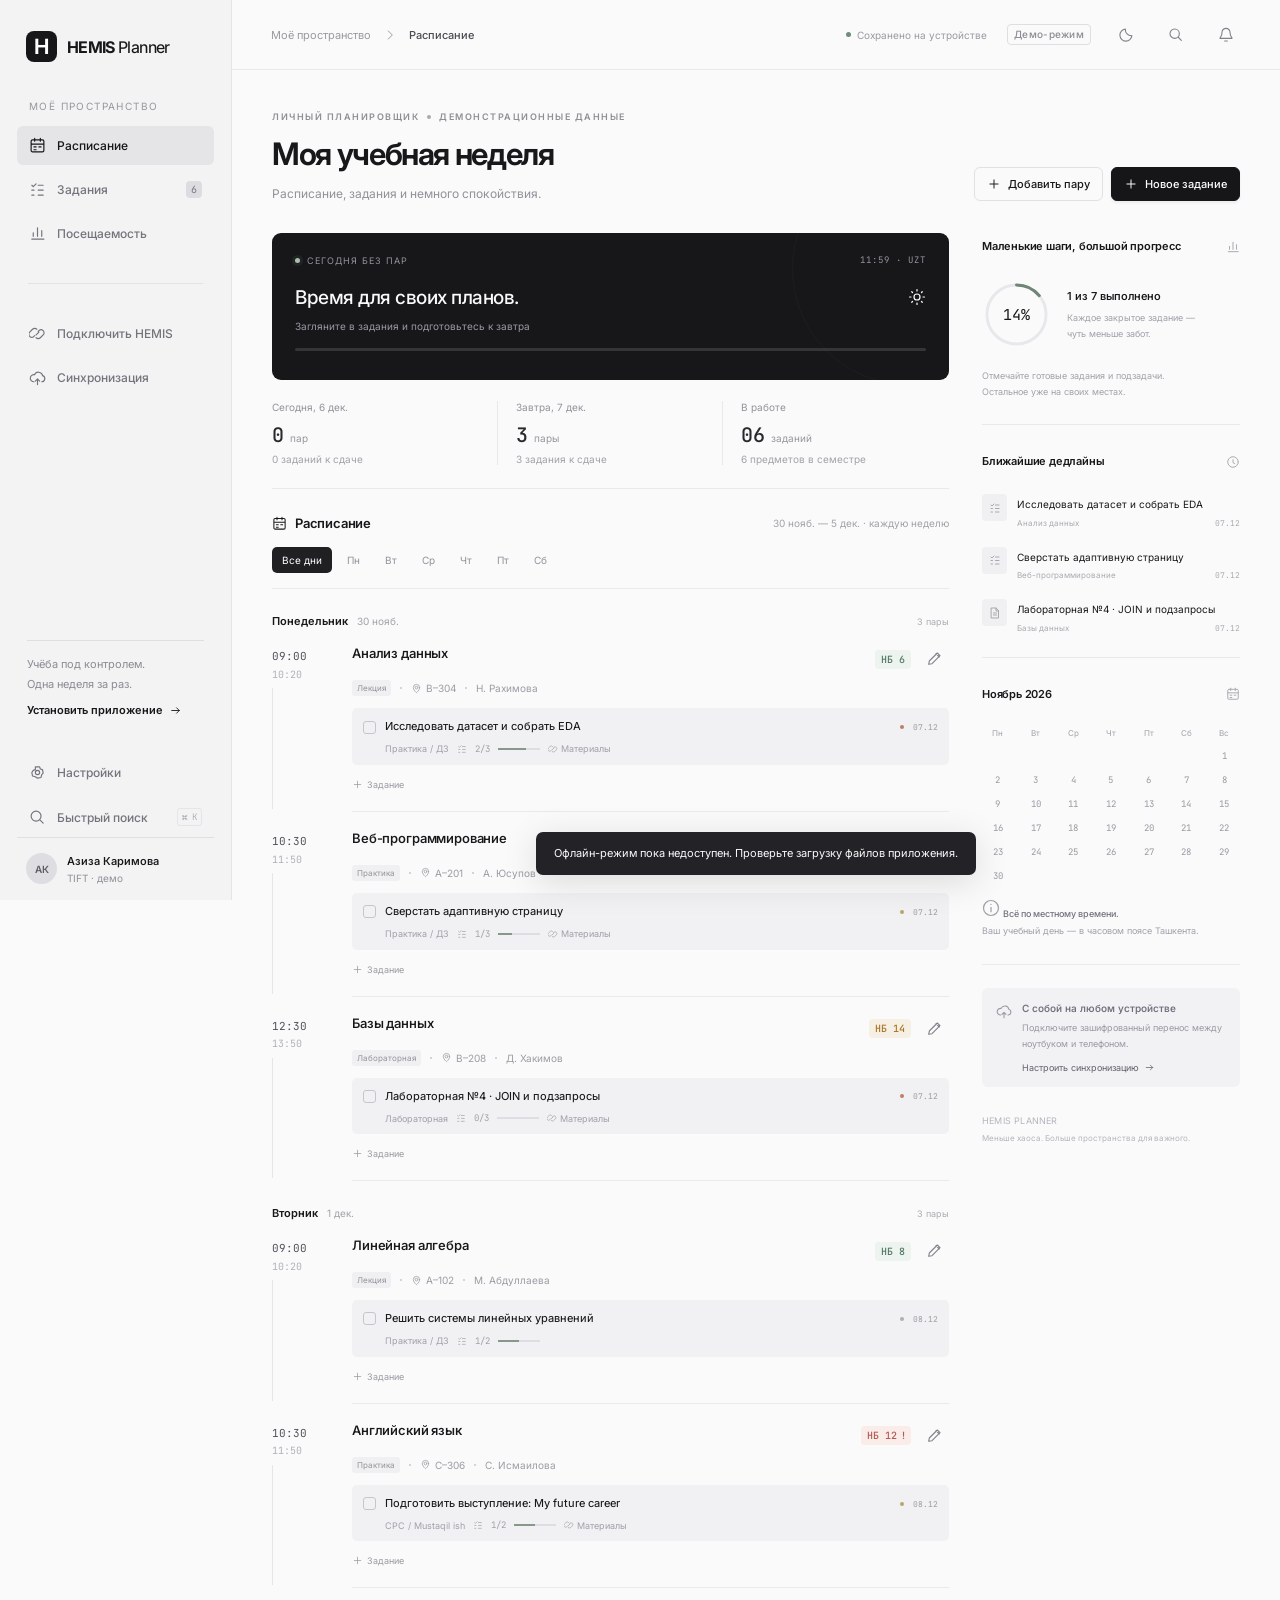
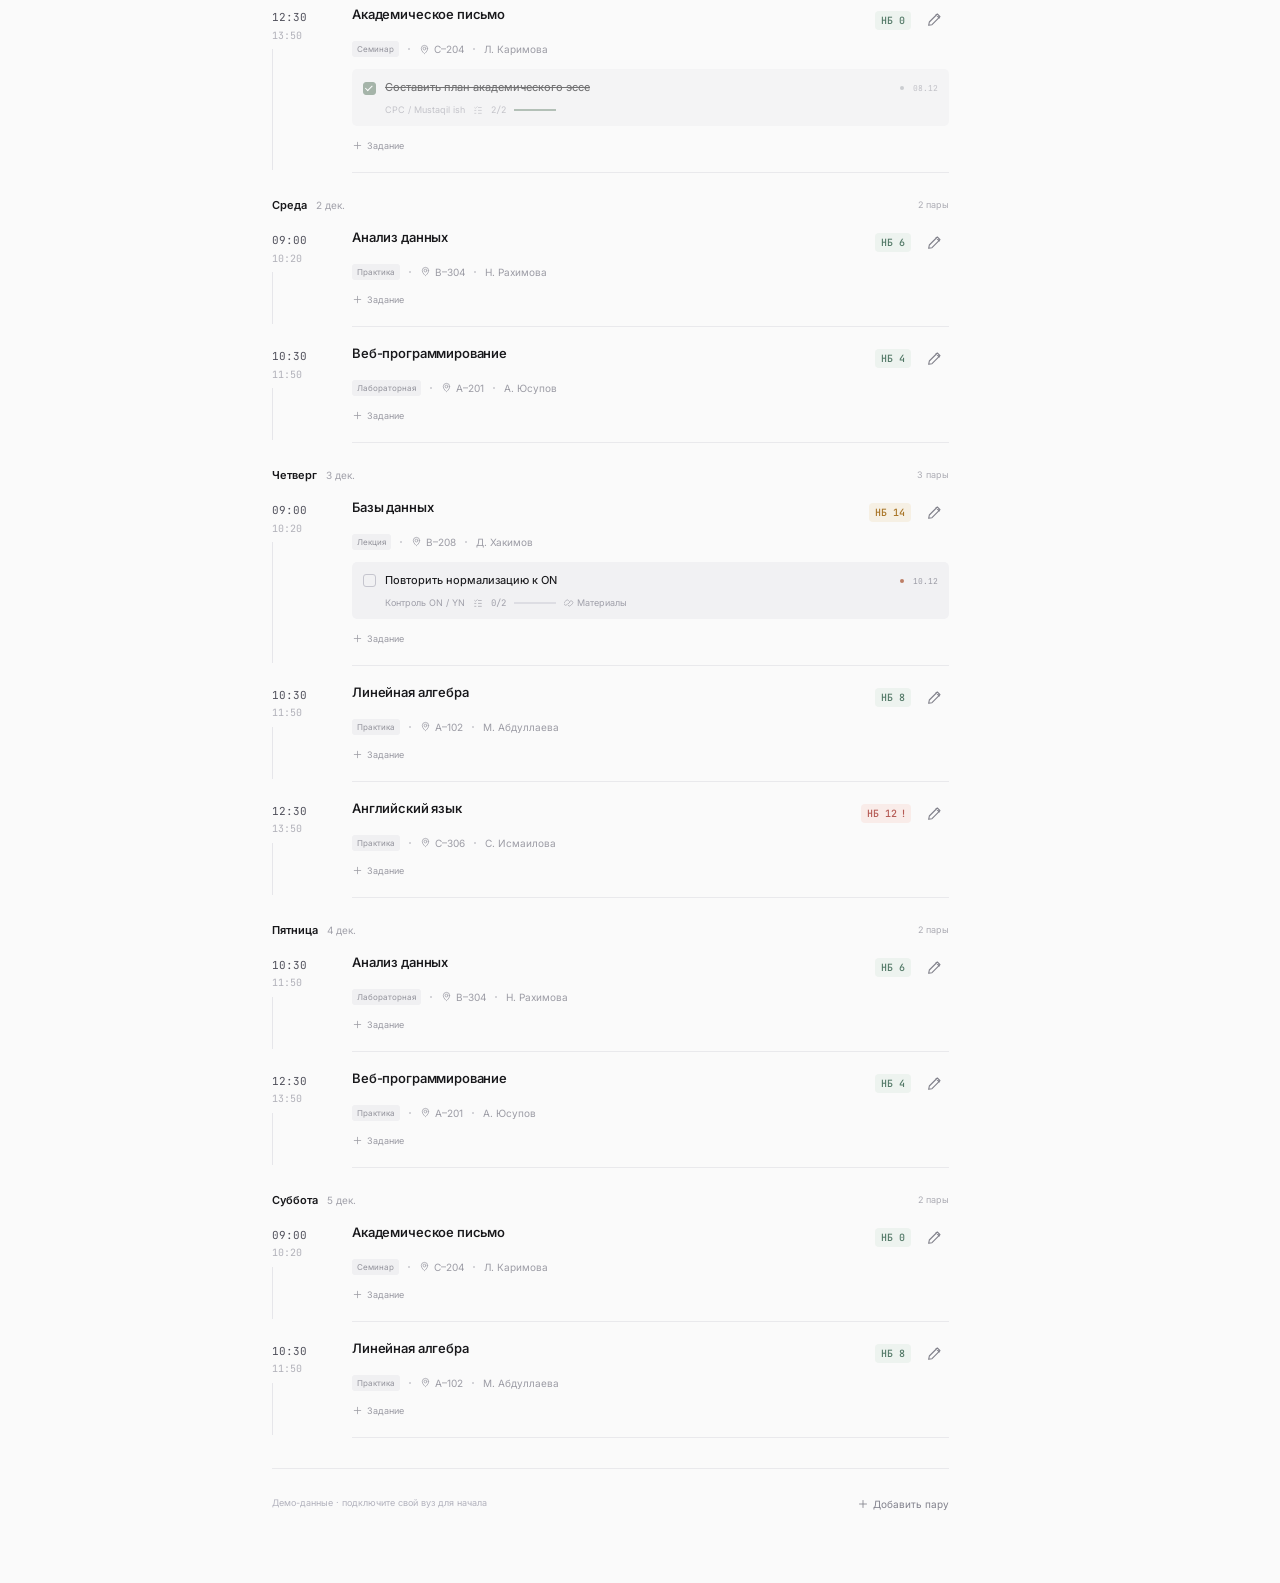
==== commit 09fc15bf: "Add files via upload" ====
--- a/index.html
+++ b/index.html
@@ -1,550 +1,99 @@
-<!DOCTYPE html>
-<html lang="ru" data-theme="dark">
+<!doctype html>
+<html lang="ru">
 <head>
-  <meta charset="UTF-8" />
-  <meta name="viewport" content="width=device-width, initial-scale=1.0" />
-  <title>HEMIS Planner — Расписание, НБ и задания</title>
-  <meta name="description" content="Минималистичный планировщик расписания HEMIS с контролем пропусков (НБ), живым таймером пар и синхронизацией между телефоном и ПК." />
-  <meta name="theme-color" content="#2563eb" />
-  <meta name="apple-mobile-web-app-capable" content="yes" />
-  <meta name="apple-mobile-web-app-status-bar-style" content="black-translucent" />
-  <link rel="manifest" href="manifest.json?v=4" />
-  <link rel="icon" href="icon.svg" type="image/svg+xml" />
-  <link rel="apple-touch-icon" href="icon.svg" />
-  <link rel="preconnect" href="https://fonts.googleapis.com" />
-  <link rel="preconnect" href="https://fonts.gstatic.com" crossorigin />
-  <link href="https://fonts.googleapis.com/css2?family=Inter:wght@400;500;600;700;800&display=swap" rel="stylesheet" />
-  <link rel="stylesheet" href="css/styles.css?v=4" />
+  <meta charset="UTF-8">
+  <meta name="viewport" content="width=device-width, initial-scale=1, viewport-fit=cover">
+  <meta name="theme-color" content="#09090b">
+  <meta name="description" content="Вся учебная неделя в одном месте: расписание HEMIS, задания и контроль посещаемости.">
+  <meta name="application-version" content="2026.10.20.5">
+  <meta name="apple-mobile-web-app-capable" content="yes">
+  <meta name="apple-mobile-web-app-status-bar-style" content="default">
+  <title>HEMIS Planner — моя учебная неделя</title>
+  <link rel="icon" href="./icon.svg" type="image/svg+xml">
+  <link rel="apple-touch-icon" href="./icon-192.png">
+  <link rel="manifest" href="./manifest.json">
+  <script>
+    (function () {
+      var preference = 'system';
+      try { preference = localStorage.getItem('hemis-planner-theme-v1:' + new URL('./', location.href).pathname) || 'system'; } catch (_) {}
+      var dark = preference === 'dark' || preference === 'system' && window.matchMedia('(prefers-color-scheme: dark)').matches;
+      document.documentElement.dataset.theme = dark ? 'dark' : 'light';
+      document.documentElement.style.colorScheme = dark ? 'dark' : 'light';
+    })();
+  </script>
+  <link rel="preconnect" href="https://fonts.googleapis.com">
+  <link rel="preconnect" href="https://fonts.gstatic.com" crossorigin>
+  <link href="https://fonts.googleapis.com/css2?family=Inter:wght@400;450;500;550;600;650;700;750&family=JetBrains+Mono:wght@400;500;600&display=swap" rel="stylesheet">
+  <link rel="stylesheet" href="./styles.css?v=2026.10.20.5">
+  <style>
+    .startup-message{max-width:560px;margin:15vh auto;padding:28px;font:14px/1.8 Inter,Arial,sans-serif;color:#27272a;text-align:left}
+    .startup-message h1{font-size:23px;line-height:1.4;margin:0 0 16px}.startup-message p{margin:12px 0;color:#71717a}
+    .startup-message a,.startup-message button{display:inline-block;margin:10px 10px 0 0;padding:9px 14px;border:1px solid #d4d4d8;border-radius:6px;background:#fafafa;color:#27272a;font:inherit;text-decoration:none;cursor:pointer}
+    .startup-message pre{padding:12px;background:#f1f1f3;border-radius:6px;font:11px/1.7 monospace;white-space:pre-wrap;overflow-wrap:anywhere}.startup-message small{display:block;color:#a1a1aa;margin-top:20px}
+  </style>
 </head>
 <body>
-  <!-- Минималистичная шапка -->
-  <header class="topbar">
-    <div class="container topbar-inner">
-      <div class="brand">
-        <div class="brand-logo" aria-hidden="true">
-          <svg width="22" height="22" viewBox="0 0 24 24" fill="none" stroke="currentColor" stroke-width="2.2" stroke-linecap="round" stroke-linejoin="round">
-            <path d="M4 19.5v-15A2.5 2.5 0 0 1 6.5 2H20v20H6.5a2.5 2.5 0 0 1 0-5H20"/>
-            <path d="M8 7h6"/>
-            <path d="M8 11h8"/>
-          </svg>
-        </div>
-        <div>
-          <span class="brand-title">HEMIS <span class="accent-text">Planner</span></span>
-          <span class="brand-subtitle" id="studentBadge">Расписание и задания</span>
-        </div>
-      </div>
-
-      <div class="topbar-actions">
-        <button class="btn btn-ghost btn-sm" id="btnCloudSync" title="Синхронизация между телефоном и ПК">
-          <span class="status-dot" id="cloudStatusDot"></span>
-          <span id="cloudStatusText">Облако</span>
-        </button>
-
-        <button class="btn btn-secondary btn-sm" id="btnOpenHemisModal" title="Подключить или обновить расписание HEMIS">
-          <svg width="15" height="15" viewBox="0 0 24 24" fill="none" stroke="currentColor" stroke-width="2">
-            <path d="M21 12a9 9 0 0 0-9-9 9.75 9.75 0 0 0-6.74 2.74L3 8"/><path d="M3 3v5h5"/>
-            <path d="M3 12a9 9 0 0 0 9 9 9.75 9.75 0 0 0 6.74-2.74L21 16"/><path d="M16 16h5v5"/>
-          </svg>
-          <span>HEMIS</span>
-        </button>
-
-        <button class="btn btn-primary btn-sm" id="btnQuickAddTask">
-          <span>+ Задание</span>
-        </button>
-
-        <button class="btn btn-icon" id="btnOpenReminders" title="Напоминания и установка приложения">
-          <span class="status-dot dot-Corner" id="reminderStatusDot"></span>
-          <svg width="17" height="17" viewBox="0 0 24 24" fill="none" stroke="currentColor" stroke-width="2">
-            <path d="M18 8A6 6 0 0 0 6 8c0 7-3 9-3 9h18s-3-2-3-9"/><path d="M13.73 21a2 2 0 0 1-3.46 0"/>
-          </svg>
-        </button>
-
-        <button class="btn btn-icon" id="btnThemeToggle" title="Переключить тему" aria-label="Переключить тему">
-          <svg width="17" height="17" viewBox="0 0 24 24" fill="none" stroke="currentColor" stroke-width="2">
-            <circle cx="12" cy="12" r="4"/>
-            <path d="M12 2v2M12 20v2m-7.07-14.93 1.41 1.41m11.32 11.32 1.41 1.41M2 12h2m16 0h2m-14.93 7.07 1.41-1.41m11.32-11.32 1.41-1.41"/>
-          </svg>
-        </button>
-      </div>
-    </div>
-  </header>
-
-  <main class="container main-content">
-    <!-- Компактный живой статус-бар (Объединяет таймер пары и сводку дня без лишнего шума) -->
-    <section class="status-overview-bar" id="statusOverviewBar">
-      <div class="status-overview-left">
-        <span class="eyebrow" id="currentDateDisplay">Сегодня</span>
-        <div class="live-status-line" id="liveTimerBanner">
-          <span class="live-headline" id="briefingHeadline">Загрузите расписание HEMIS</span>
-        </div>
-        <p class="status-subline" id="briefingSubtext">Нажмите «HEMIS», чтобы загрузить свои пары и контролировать задания.</p>
-      </div>
-
-      <div class="status-metrics-pills">
-        <div class="metric-pill" id="pillTodaySummary">
-          <span class="metric-pill-label" id="todayDayName">Сегодня</span>
-          <strong class="metric-pill-val" id="statTodayClasses">0 пар</strong>
-          <small id="statTodayTasks">0 заданий</small>
-        </div>
-        <div class="metric-pill" id="pillTomorrowSummary">
-          <span class="metric-pill-label" id="tomorrowDayName">Завтра</span>
-          <strong class="metric-pill-val" id="statTomorrowClasses">0 пар</strong>
-          <small id="statTomorrowTasks">0 заданий</small>
-        </div>
-        <div class="metric-pill" id="pillNbSummary">
-          <span class="metric-pill-label">Всего НБ</span>
-          <strong class="metric-pill-val" id="statTotalPending">0 ч.</strong>
-          <small id="statCompletedTotal">Выполнено: 0</small>
-        </div>
-      </div>
-    </section>
-
-    <!-- Компактные уведомления о заданиях на сегодня/завтра (показываются только если есть активные задания) -->
-    <section class="alerts-section" id="smartAlertsSection"></section>
-
-    <!-- Единая минималистичная панель навигации и выбора дня недели -->
-    <section class="nav-strip-bar">
-      <div class="tabs" role="tablist">
-        <button class="tab-btn active" data-tab="schedule" role="tab" aria-selected="true">
-          <span>Расписание</span>
-        </button>
-        <button class="tab-btn" data-tab="tasks" role="tab" aria-selected="false">
-          <span>Задания</span>
-          <span class="tab-counter" id="tabTasksCounter">0</span>
-        </button>
-        <button class="tab-btn" data-tab="subjects" role="tab" aria-selected="false">
-          <span>Пропуски НБ</span>
-          <span class="tab-counter badge-danger hidden" id="tabNbWarningCounter">!</span>
-        </button>
-      </div>
-
-      <!-- Быстрый фильтр по дням недели в 1 клик -->
-      <div class="week-days-strip" id="weekDaysStrip" aria-label="Дни недели">
-        <!-- Заполняется через JS: Все | Пн | Вт | Ср | Чт | Пт | Сб -->
-      </div>
-
-      <div class="quick-schedule-actions" id="scheduleFilters">
-        <button class="btn btn-ghost btn-xs" id="btnRefreshSchedule" title="Обновить данные из HEMIS">↻ Обновить</button>
-        <button class="btn btn-ghost btn-xs" id="btnAddManualLesson">+ Пара</button>
-        <label class="toggle-switch" title="Скрыть уже выполненные задания под парами">
-          <input type="checkbox" id="chkHideCompletedInline" />
-          <span>Скрыть готовые</span>
-        </label>
-        <input type="hidden" id="dayFilterSelect" value="all" />
-        <input type="checkbox" id="chkOnlyDaysWithClasses" checked class="hidden" />
-      </div>
-    </section>
-
-    <!-- Вкладка 1: Расписание по дням недели + Задания под каждым предметом -->
-    <section id="tabContentSchedule" class="tab-panel">
-      <div id="emptyScheduleBanner" class="empty-state hidden">
-        <div class="empty-icon">✨</div>
-        <h2>Ваше расписание пока пусто</h2>
-        <p>Войдите в свой аккаунт HEMIS или откройте демо-режим, чтобы увидеть расписание по дням недели и записывать задания под каждым предметом.</p>
-        <div class="empty-actions">
-          <button class="btn btn-primary" id="btnEmptyConnectHemis">Подключить HEMIS</button>
-          <button class="btn btn-secondary" id="btnLoadDemoSchedule">Демо-режим</button>
-          <button class="btn btn-ghost" id="btnEmptyAddManual">+ Добавить пару вручную</button>
-        </div>
-      </div>
-
-      <div class="days-grid" id="daysScheduleGrid"></div>
-    </section>
-
-    <!-- Вкладка 2: Все задания -->
-    <section id="tabContentTasks" class="tab-panel hidden">
-      <div class="tasks-toolbar">
-        <div class="tasks-search-group">
-          <input type="text" id="taskSearchInput" class="input-field" placeholder="Поиск по заданиям..." />
-          <select id="taskSubjectFilter" class="input-select">
-            <option value="all">Все предметы</option>
-          </select>
-          <select id="taskStatusFilter" class="input-select">
-            <option value="all">Все</option>
-            <option value="pending">Активные</option>
-            <option value="completed">Выполненные</option>
-          </select>
-        </div>
-        <button class="btn btn-primary btn-sm" id="btnAddTaskFromList">+ Добавить задание</button>
-      </div>
-      <div id="allTasksList" class="all-tasks-container"></div>
-    </section>
-
-    <!-- Вкладка 3: Контроль посещаемости («НБ») и предметы -->
-    <section id="tabContentSubjects" class="tab-panel hidden">
-      <div class="attendance-summary-banner" id="attendanceSummaryBanner"></div>
-      <div class="subjects-grid" id="subjectsAnalyticsGrid"></div>
-    </section>
-  </main>
-
-  <!-- Модальное окно: Облачная синхронизация (Минималистичное, по ID и паролю) -->
-  <div class="modal-backdrop hidden" id="modalCloudSync">
-    <div class="modal-card" role="dialog" aria-labelledby="modalCloudTitle">
-      <div class="modal-header">
-        <h2 id="modalCloudTitle">☁️ Синхронизация (ПК ↔ Телефон)</h2>
-        <button class="btn-close" data-close-modal="modalCloudSync" aria-label="Закрыть">&times;</button>
-      </div>
-
-      <div class="modal-body">
-        <p class="modal-intro">
-          Введите ваш ID студента и придумайте пароль — чтобы расписание, пропуски «НБ» и задания были доступны и на компьютере, и на телефоне.
-        </p>
-
-        <form id="cloudSyncForm">
-          <div class="form-row">
-            <div class="form-group">
-              <label for="quickSyncIdInput">Ваш ID студента (логин) *</label>
-              <input type="text" id="quickSyncIdInput" class="input-field" placeholder="Например: 516231102891" required />
-            </div>
-            <div class="form-group">
-              <label for="quickSyncPinInput">Пароль синхронизации *</label>
-              <input type="password" id="quickSyncPinInput" class="input-field" placeholder="Придумайте пароль" required />
-            </div>
-          </div>
-
-          <div class="cloud-action-cards">
-            <button type="button" class="btn btn-primary cloud-big-btn" id="btnPushToCloud">
-              <span>⬆ Сохранить в облако</span>
-              <small>Отправить данные с этого устройства</small>
-            </button>
-            <button type="button" class="btn btn-secondary cloud-big-btn" id="btnPullFromCloud">
-              <span>⬇ Загрузить из облака</span>
-              <small>Получить данные на это устройство</small>
-            </button>
-          </div>
-
-          <div id="cloudSyncMessage" class="alert-box hidden"></div>
-
-          <details class="backup-details">
-            <summary>Резервная копия в файл (.json)</summary>
-            <div class="backup-details-inner">
-              <button type="button" class="btn btn-ghost btn-xs" id="btnExportJson">Скачать .json</button>
-              <label class="btn btn-ghost btn-xs" style="cursor:pointer; margin:0;">
-                <span>Загрузить .json</span>
-                <input type="file" id="importJsonFileInput" accept=".json" class="hidden" />
-              </label>
-            </div>
-          </details>
-
-          <div class="modal-footer">
-            <button type="button" class="btn btn-ghost btn-sm" data-close-modal="modalCloudSync">Закрыть</button>
-            <button type="submit" class="btn btn-secondary btn-sm">Запомнить ID и пароль</button>
-          </div>
-        </form>
-      </div>
-    </div>
-  </div>
-
-  <!-- Модальное окно: Подключение HEMIS -->
-  <div class="modal-backdrop hidden" id="modalHemis">
-    <div class="modal-card" role="dialog" aria-labelledby="modalHemisTitle">
-      <div class="modal-header">
-        <h2 id="modalHemisTitle">Подключение к HEMIS</h2>
-        <button class="btn-close" data-close-modal="modalHemis" aria-label="Закрыть">&times;</button>
-      </div>
-
-      <div class="modal-body">
-        <div class="mode-pills">
-          <button type="button" class="mode-pill active" data-hemis-mode="credentials">Логин и пароль</button>
-          <button type="button" class="mode-pill" data-hemis-mode="token">Токен API</button>
-          <button type="button" class="mode-pill" data-hemis-mode="json">JSON</button>
-        </div>
-
-        <form id="hemisConnectForm">
-          <div class="form-group">
-            <label for="hemisUniSelect">Университет</label>
-            <select id="hemisUniSelect" class="input-select">
-              <option value="https://student.tift.uz">ТМФТУ (TIFT) — student.tift.uz</option>
-              <option value="https://student.hemis.uz">Единый портал — student.hemis.uz</option>
-              <option value="https://student.tuit.uz">ТАТУ (TUIT) — student.tuit.uz</option>
-              <option value="https://student.tdtu.uz">ТГТУ (TDTU) — student.tdtu.uz</option>
-              <option value="https://student.nuu.uz">НУУз (UzMU) — student.nuu.uz</option>
-              <option value="https://student.tsue.uz">ТГЭУ (TSUE) — student.tsue.uz</option>
-              <option value="https://student.samdu.uz">СамГУ (SamDU) — student.samdu.uz</option>
-              <option value="https://student.buxdu.uz">БухГУ (BuxDU) — student.buxdu.uz</option>
-              <option value="https://student.ferpi.uz">ФерПИ (FerPI) — student.ferpi.uz</option>
-              <option value="https://student.uzswlu.uz">УзГУМЯ (UzSWLU) — student.uzswlu.uz</option>
-              <option value="https://student.tashpmi.uz">ТашПМИ — student.tashpmi.uz</option>
-              <option value="https://student.tma.uz">ТМА (TMA) — student.tma.uz</option>
-              <option value="https://student.urdu.uz">УрГУ (UrDU) — student.urdu.uz</option>
-              <option value="https://student.ndpi.uz">НДПИ — student.ndpi.uz</option>
-              <option value="custom">Другой вуз (свой URL)...</option>
-            </select>
-          </div>
-
-          <div class="form-group hidden" id="customUniUrlGroup">
-            <label for="hemisCustomUrl">URL портала студента</label>
-            <input type="url" id="hemisCustomUrl" class="input-field" placeholder="https://student.tift.uz" />
-          </div>
-
-          <div id="hemisModeCredentials" class="hemis-mode-section">
-            <div class="form-row">
-              <div class="form-group">
-                <label for="hemisLoginInput">ID студента (Логин)</label>
-                <input type="text" id="hemisLoginInput" class="input-field" placeholder="516231102891" autocomplete="username" />
-              </div>
-              <div class="form-group">
-                <label for="hemisPasswordInput">Пароль</label>
-                <input type="password" id="hemisPasswordInput" class="input-field" placeholder="Ваш пароль" autocomplete="current-password" />
-              </div>
-            </div>
-          </div>
-
-          <div id="hemisModeToken" class="hemis-mode-section hidden">
-            <div class="form-group">
-              <label for="hemisTokenInput">Bearer Token из HEMIS API</label>
-              <input type="text" id="hemisTokenInput" class="input-field" placeholder="eyJhbGciOiJIUzI1NiIsInR5cCI6..." />
-            </div>
-          </div>
-
-          <div id="hemisModeJson" class="hemis-mode-section hidden">
-            <div class="form-group">
-              <label for="hemisRawJsonInput">JSON расписания (`/rest/v1/education/schedule`)</label>
-              <textarea id="hemisRawJsonInput" class="input-textarea" rows="4" placeholder='{"success": true, "data": [ ... ]}'></textarea>
-            </div>
-          </div>
-
-          <input type="checkbox" id="hemisUseCorsProxy" checked class="hidden" />
-          <div id="hemisConnectionStatus" class="alert-box hidden"></div>
-
-          <div class="modal-footer">
-            <button type="button" class="btn btn-ghost btn-sm" id="btnModalDemoSchedule">Демо-данные</button>
-            <div class="modal-footer-right">
-              <button type="button" class="btn btn-secondary btn-sm" data-close-modal="modalHemis">Отмена</button>
-              <button type="submit" class="btn btn-primary btn-sm" id="btnSubmitHemis">Загрузить расписание</button>
-            </div>
-          </div>
-        </form>
-      </div>
-    </div>
-  </div>
-
-  <!-- Модальное окно: Добавление / Редактирование задания -->
-  <div class="modal-backdrop hidden" id="modalTask">
-    <div class="modal-card" role="dialog" aria-labelledby="modalTaskTitle">
-      <div class="modal-header">
-        <h2 id="modalTaskTitle">Новое задание</h2>
-        <button class="btn-close" data-close-modal="modalTask" aria-label="Закрыть">&times;</button>
-      </div>
-
-      <div class="modal-body">
-        <form id="taskForm">
-          <input type="hidden" id="taskEditId" value="" />
-
-          <div class="form-group">
-            <label for="taskSubjectSelect">Предмет</label>
-            <div class="subject-input-wrapper">
-              <select id="taskSubjectSelect" class="input-select"></select>
-              <input type="text" id="taskCustomSubjectInput" class="input-field hidden" placeholder="Название предмета..." />
-              <button type="button" class="btn btn-ghost btn-xs" id="btnToggleCustomSubject">Свой</button>
-            </div>
-          </div>
-
-          <div class="form-row">
-            <div class="form-group">
-              <label for="taskDayOfWeekSelect">День недели</label>
-              <select id="taskDayOfWeekSelect" class="input-select" required>
-                <option value="1">Понедельник</option>
-                <option value="2">Вторник</option>
-                <option value="3">Среда</option>
-                <option value="4">Четверг</option>
-                <option value="5">Пятница</option>
-                <option value="6">Суббота</option>
-              </select>
-              <small class="form-hint" id="taskDayMatchHint"></small>
-            </div>
-
-            <div class="form-group">
-              <label for="taskPrioritySelect">Важность</label>
-              <select id="taskPrioritySelect" class="input-select">
-                <option value="normal">Обычное</option>
-                <option value="high">Важное</option>
-                <option value="urgent">Срочно!</option>
-              </select>
-            </div>
-          </div>
-
-          <div class="form-group">
-            <label for="taskTitleInput">Задание *</label>
-            <input type="text" id="taskTitleInput" class="input-field" placeholder="Что нужно сделать к паре?" required />
-          </div>
-
-          <div class="form-row">
-            <div class="form-group">
-              <label for="taskTypeSelect">Формат</label>
-              <select id="taskTypeSelect" class="input-select">
-                <option value="Практика / ДЗ">Практика / ДЗ</option>
-                <option value="Лабораторная">Лабораторная</option>
-                <option value="СРС / Mustaqil ish">СРС (Mustaqil ish)</option>
-                <option value="Конспект / Лекция">Конспект / Лекция</option>
-                <option value="Рубежный / Итоговый контроль">Контроль (ON / YN)</option>
-                <option value="Презентация / Реферат">Презентация / Реферат</option>
-              </select>
-            </div>
-
-            <div class="form-group">
-              <label for="taskDeadlineInput">Дедлайн (необязательно)</label>
-              <input type="date" id="taskDeadlineInput" class="input-field" />
-            </div>
-          </div>
-
-          <div class="form-group">
-            <label for="taskLinkInput">📎 Ссылка (Google Docs, GitHub, Canva и др.)</label>
-            <input type="url" id="taskLinkInput" class="input-field" placeholder="https://..." />
-          </div>
-
-          <div class="form-group">
-            <label>☑️ Чек-лист (подзадачи)</label>
-            <div class="subtask-add-row">
-              <input type="text" id="newSubtaskInput" class="input-field" placeholder="Добавить шаг и нажать Enter..." />
-              <button type="button" class="btn btn-secondary btn-sm" id="btnAddSubtask">+</button>
-            </div>
-            <ul id="subtasksEditorList" class="subtasks-editor-list"></ul>
-          </div>
-
-          <div class="form-group">
-            <label for="taskNotesInput">Заметки</label>
-            <textarea id="taskNotesInput" class="input-textarea" rows="2" placeholder="Комментарий, вариант, страницы..."></textarea>
-          </div>
-
-          <div class="modal-footer">
-            <button type="button" class="btn btn-secondary btn-sm" data-close-modal="modalTask">Отмена</button>
-            <button type="submit" class="btn btn-primary btn-sm">Сохранить</button>
-          </div>
-        </form>
-      </div>
-    </div>
-  </div>
-
-  <!-- Модальное окно: Напоминания и PWA -->
-  <div class="modal-backdrop hidden" id="modalReminders">
-    <div class="modal-card" role="dialog" aria-labelledby="modalRemindersTitle">
-      <div class="modal-header">
-        <h2 id="modalRemindersTitle">🔔 Напоминания и приложение</h2>
-        <button class="btn-close" data-close-modal="modalReminders" aria-label="Закрыть">&times;</button>
-      </div>
-
-      <div class="modal-body">
-        <form id="remindersForm">
-          <label class="toggle-switch" style="font-size:0.9rem; font-weight:600; color:var(--text-primary); margin-bottom:0.85rem;">
-            <input type="checkbox" id="chkEnableEveningReminders" />
-            <span>Вечернее уведомление о завтрашних парах и заданиях</span>
-          </label>
-
-          <div class="form-row">
-            <div class="form-group">
-              <label for="reminderTimeInput">Время напоминания</label>
-              <input type="time" id="reminderTimeInput" class="input-field" value="20:00" />
-            </div>
-            <div class="form-group" style="justify-content:flex-end;">
-              <button type="button" class="btn btn-secondary btn-sm" id="btnTestNotification">
-                Проверить уведомление
-              </button>
-            </div>
-          </div>
-
-          <hr class="divider" />
-
-          <div class="pwa-install-box">
-            <h4 style="font-size:0.9rem; margin-bottom:0.35rem;">📱 Установить как приложение (PWA)</h4>
-            <p class="form-hint" style="margin-bottom:0.65rem;">
-              Работает на телефоне и ПК даже без интернета.
-            </p>
-            <button type="button" class="btn btn-primary btn-sm hidden" id="btnInstallPwaPrompt" style="margin-bottom:0.5rem;">
-              📲 Установить в 1 клик
-            </button>
-            <ul class="pwa-tips-list">
-              <li><strong>Android:</strong> меню браузера <code>⋮</code> → <em>«Установить приложение»</em>.</li>
-              <li><strong>iPhone (Safari):</strong> <em>«Поделиться»</em> → <em>«На экран „Домой“»</em>.</li>
-            </ul>
-          </div>
-
-          <div class="modal-footer">
-            <button type="button" class="btn btn-secondary btn-sm" data-close-modal="modalReminders">Закрыть</button>
-            <button type="submit" class="btn btn-primary btn-sm">Сохранить</button>
-          </div>
-        </form>
-      </div>
-    </div>
-  </div>
-
-  <!-- Модальное окно: Ручное добавление пары -->
-  <div class="modal-backdrop hidden" id="modalManualLesson">
-    <div class="modal-card" role="dialog" aria-labelledby="modalManualLessonTitle">
-      <div class="modal-header">
-        <h2 id="modalManualLessonTitle">Добавить пару</h2>
-        <button class="btn-close" data-close-modal="modalManualLesson" aria-label="Закрыть">&times;</button>
-      </div>
-
-      <div class="modal-body">
-        <form id="manualLessonForm">
-          <div class="form-group">
-            <label for="manualSubjectInput">Предмет *</label>
-            <input type="text" id="manualSubjectInput" class="input-field" placeholder="Название предмета" required />
-          </div>
-
-          <div class="form-row">
-            <div class="form-group">
-              <label for="manualDaySelect">День недели</label>
-              <select id="manualDaySelect" class="input-select" required>
-                <option value="1">Понедельник</option>
-                <option value="2">Вторник</option>
-                <option value="3">Среда</option>
-                <option value="4">Четверг</option>
-                <option value="5">Пятница</option>
-                <option value="6">Суббота</option>
-              </select>
-            </div>
-
-            <div class="form-group">
-              <label for="manualPairSelect">Время пары</label>
-              <select id="manualPairSelect" class="input-select" required>
-                <option value="1|08:30|09:50">1 пара (08:30 – 09:50)</option>
-                <option value="2|10:00|11:20">2 пара (10:00 – 11:20)</option>
-                <option value="3|11:30|12:50">3 пара (11:30 – 12:50)</option>
-                <option value="4|13:30|14:50">4 пара (13:30 – 14:50)</option>
-                <option value="5|15:00|16:20">5 пара (15:00 – 16:20)</option>
-                <option value="6|16:30|17:50">6 пара (16:30 – 17:50)</option>
-              </select>
-            </div>
-          </div>
-
-          <div class="form-row">
-            <div class="form-group">
-              <label for="manualTrainingTypeSelect">Тип</label>
-              <select id="manualTrainingTypeSelect" class="input-select">
-                <option value="Лекция">Лекция</option>
-                <option value="Практика">Практика</option>
-                <option value="Лабораторная">Лабораторная</option>
-                <option value="Семинар">Семинар</option>
-              </select>
-            </div>
-
-            <div class="form-group">
-              <label for="manualRoomInput">Аудитория</label>
-              <input type="text" id="manualRoomInput" class="input-field" placeholder="Например: 410" />
-            </div>
-          </div>
-
-          <div class="form-group">
-            <label for="manualTeacherInput">Преподаватель</label>
-            <input type="text" id="manualTeacherInput" class="input-field" placeholder="Ф.И.О." />
-          </div>
-
-          <div class="modal-footer">
-            <button type="button" class="btn btn-secondary btn-sm" data-close-modal="modalManualLesson">Отмена</button>
-            <button type="submit" class="btn btn-primary btn-sm">Добавить</button>
-          </div>
-        </form>
-      </div>
-    </div>
-  </div>
-
-  <!-- Уведомления (Toast) -->
-  <div id="toastContainer" class="toast-container" aria-live="polite"></div>
-
-  <script defer src="js/hemis.js?v=4"></script>
-  <script defer src="js/storage.js?v=4"></script>
-  <script defer src="js/app.js?v=4"></script>
+  <a class="skip-link" href="#main">К содержимому</a>
+  <div id="app"><div class="boot">HEMIS<span>PLANNER</span><p>Собираем вашу учебную неделю…</p></div></div>
+  <div id="modal-root"></div>
+  <div id="toast" role="status" aria-live="polite"></div>
+  <noscript>Для работы HEMIS Planner включите JavaScript в браузере.</noscript>
+  <script>
+    (function () {
+      'use strict';
+      var release = '2026.10.20.5';
+      var root = document.getElementById('app');
+      var slowTimer;
+      function showError(error) {
+        clearTimeout(slowTimer);
+        root.textContent = '';
+        var panel = document.createElement('section');
+        panel.className = 'startup-message';
+        panel.setAttribute('role', 'alert');
+        var heading = document.createElement('h1');
+        heading.textContent = location.protocol === 'file:' ? 'Откройте Planner через start.bat' : 'Не удалось запустить Planner';
+        panel.appendChild(heading);
+        var text = document.createElement('p');
+        text.textContent = location.protocol === 'file:'
+          ? 'Браузер не разрешает загружать модули при открытии HTML-файла двойным нажатием. Запустите start.bat из этой папки или откройте опубликованный сайт по HTTPS.'
+          : 'Проверьте, что все файлы приложения загружены в одну папку рядом с index.html. Проверка ниже покажет отсутствующие файлы. Ваши сохранённые задания не удаляются.';
+        panel.appendChild(text);
+        if (location.protocol !== 'file:') {
+          var checkLink = document.createElement('a');
+          checkLink.href = './check.html';
+          checkLink.textContent = 'Проверить файлы сайта';
+          panel.appendChild(checkLink);
+          var retry = document.createElement('button');
+          retry.type = 'button';
+          retry.textContent = 'Повторить загрузку';
+          retry.addEventListener('click', function () { location.reload(); });
+          panel.appendChild(retry);
+        }
+        var details = document.createElement('pre');
+        details.textContent = error && error.message ? error.message : String(error);
+        panel.appendChild(details);
+        var version = document.createElement('small');
+        version.textContent = 'HEMIS Planner · версия ' + release;
+        panel.appendChild(version);
+        root.appendChild(panel);
+      }
+      if (location.protocol === 'file:') { showError(new Error('Для запуска нужен HTTPS или localhost.')); return; }
+      slowTimer = setTimeout(function () {
+        if (!root.querySelector('.layout')) {
+          var hint = document.createElement('p');
+          hint.style.cssText = 'font:13px/1.8 Arial,sans-serif;text-align:center;padding:16px;color:#71717a';
+          var link = document.createElement('a');
+          link.href = './check.html';
+          link.textContent = 'Загрузка затянулась. Проверить файлы сайта →';
+          hint.appendChild(link);
+          root.appendChild(hint);
+        }
+      }, 12000);
+      import('./app.js?v=' + release).then(function () {
+        clearTimeout(slowTimer);
+        if (!root.querySelector('.layout')) showError(new Error('Модуль загружен, но интерфейс не запустился.'));
+      }).catch(showError);
+    })();
+  </script>
 </body>
 </html>
--- a/styles.css
+++ b/styles.css
@@ -0,0 +1,103 @@
+:root{font-family:Inter,-apple-system,BlinkMacSystemFont,"Segoe UI",sans-serif;color:#18181b;background:#fafafa;font-size:14px;font-synthesis:none;--ink:#09090b;--muted:#8a8a93;--line:#e9e9ec;--soft:#f5f5f6;--green:#527866;--amber:#a97527;--red:#b55a54}
+*{box-sizing:border-box}body{margin:0}button,input,select,textarea{font:inherit}button,a,input,select,textarea{-webkit-tap-highlight-color:transparent}button{cursor:pointer}button{color:inherit}a{color:inherit}button:disabled{opacity:.45;cursor:wait}button:focus-visible,a:focus-visible,input:focus-visible,select:focus-visible,textarea:focus-visible,summary:focus-visible{outline:2px solid #668876;outline-offset:3px}button{border:0;background:none}svg{width:18px;height:18px;stroke:currentColor;fill:none;stroke-width:1.65;stroke-linecap:round;stroke-linejoin:round;flex-shrink:0}h1,h2,h3,h4,p{margin:0}small{font-size:11px}.mono,time{font-family:"JetBrains Mono",monospace;font-variant-numeric:tabular-nums}.muted{color:var(--muted)}.skip-link{position:fixed;top:-60px;left:15px;background:#fff;padding:12px;z-index:200}.skip-link:focus{top:10px}.boot{margin:25vh auto;text-align:center;font-weight:750;font-size:26px}.boot span{font-size:12px;margin-left:8px}.boot p{font-size:14px;color:var(--muted);font-weight:400;margin-top:20px}
+.layout{min-height:100vh}.sidebar{position:fixed;inset:0 auto 0 0;width:232px;background:#f3f3f4;border-right:1px solid #e5e5e8;display:flex;flex-direction:column;padding:31px 17px 16px;z-index:40}.brand{display:flex;align-items:center;gap:10px;padding:0 9px 30px;text-decoration:none}.brand-mark{width:31px;height:31px;background:#171719;border-radius:8px;color:white;display:grid;place-items:center;position:relative;font-weight:650;font-size:21px}.brand-name{font-size:16px;font-weight:700;letter-spacing:-.65px}.brand-name span{font-weight:450}.workspace-label{font-size:10px;letter-spacing:1.4px;text-transform:uppercase;color:#97979e;padding:0 12px;margin:8px 0 14px}.nav{display:flex;flex-direction:column;gap:5px}.nav button{display:flex;align-items:center;gap:11px;padding:11px 12px;border-radius:6px;text-align:left;color:#74747d;font-size:12px;font-weight:500}.nav button:hover{background:#eaeaec;color:#29292d}.nav button.active{color:#161618;background:#e5e5e8}.nav button svg{width:17px;height:17px}.nav .count{margin-left:auto;font:10px "JetBrains Mono",monospace;color:#77777f;background:#dddde1;padding:2px 5px;border-radius:4px}.nav-divider{border-top:1px solid #e2e2e5;margin:25px 11px}.nav-bottom{margin-top:auto}.sidebar-tip{margin:35px 10px 22px;padding:14px 0;border-top:1px solid #dfdfe3}.sidebar-tip p{font-size:11px;line-height:1.8;color:#8b8b94}.sidebar-tip button{font-size:11px;padding:8px 0 0;font-weight:600;display:flex;gap:6px;align-items:center}.sidebar-tip svg{width:13px;height:13px}.profile{display:flex;align-items:center;gap:10px;padding:15px 9px 0;border-top:1px solid #e0e0e3}.avatar{width:31px;height:31px;display:grid;place-items:center;border-radius:50%;background:#dedee2;color:#5d5d68;font-weight:600;font-size:10px}.profile-name{font-size:11px;font-weight:550;max-width:138px;overflow:hidden;text-overflow:ellipsis}.profile small{display:block;font-size:10px;color:#909099;margin-top:4px}.main-shell{margin-left:232px}.topbar{height:70px;border-bottom:1px solid var(--line);padding:0 39px;display:flex;justify-content:space-between;align-items:center;font-size:11px;color:#9999a2;background:#fafafa}.breadcrumb{display:flex;align-items:center;gap:12px}.breadcrumb strong{font-weight:500;color:#4b4b54}.breadcrumb svg{width:14px;height:14px}.top-actions{display:flex;align-items:center;gap:20px}.saved{display:flex;gap:6px;align-items:center;font-size:10px}.saved i,.online-dot{width:5px;height:5px;background:#6d8d7d;border-radius:50%;display:inline-block}.icon-btn{width:30px;height:30px;display:inline-grid;place-items:center;border-radius:5px;color:#80808a}.icon-btn:hover{background:#eeeef0;color:#202025}.icon-btn svg{width:16px;height:16px}.menu-toggle{display:none}.mobile-backdrop{display:none}.content{max-width:1460px;margin:auto;padding:41px 40px 70px}.page-eyebrow{font-size:9px;font-weight:600;color:#8e8e96;letter-spacing:1.5px;text-transform:uppercase;display:flex;align-items:center;gap:8px}.page-eyebrow .dot{width:4px;height:4px;background:#a8a8af;border-radius:50%}.page-heading{display:flex;justify-content:space-between;gap:20px;align-items:flex-end;margin-top:13px}.page-heading h1{font-size:31px;line-height:1.2;font-weight:650;letter-spacing:-1.35px}.page-heading p{font-size:12px;color:#91919a;margin-top:12px;line-height:1.6}.page-heading .actions{display:flex;gap:8px;padding-bottom:2px}.btn{display:inline-flex;align-items:center;justify-content:center;gap:7px;padding:9px 12px;border-radius:6px;border:1px solid #e1e1e5;background:#fafafa;font-size:11px;font-weight:500;min-height:34px;white-space:nowrap}.btn svg{width:14px;height:14px}.btn:hover{background:#eeeef0}.btn.primary{background:#161619;color:#fff;border-color:#161619;box-shadow:0 2px 3px #00000010}.btn.primary:hover{background:#333337}.btn.ghost{background:transparent;border-color:transparent;color:#898992}.btn.danger{color:#ae514b;border-color:#e8cfcb}.badge{display:inline-flex;align-items:center;gap:5px;padding:4px 6px;border-radius:4px;font-size:9px;line-height:1.1;font-weight:500;background:#efeff1;color:#8b8b93;white-space:nowrap}.badge.demo{letter-spacing:.3px;border:1px solid #dedee3;background:transparent}.badge.ok{background:#edf3ef;color:var(--green)}.badge.warning{background:#f6f0e4;color:var(--amber)}.badge.critical{background:#f9ece9;color:var(--red)}.badge svg{width:10px;height:10px}.dashboard-grid{display:grid;grid-template-columns:minmax(0,1fr) 258px;gap:33px;margin-top:30px}.primary-column{min-width:0}.live-card{background:#17171a;color:#f9f9fa;border-radius:9px;padding:21px 23px 18px;position:relative;overflow:hidden;min-height:147px}.live-card:after{content:"";position:absolute;width:230px;height:230px;border:1px solid #ffffff07;border-radius:50%;right:-75px;top:-80px;pointer-events:none}.live-header{display:flex;align-items:center;justify-content:space-between;font-size:9px;color:#94949d;letter-spacing:1px;text-transform:uppercase}.live-label{display:flex;align-items:center;gap:7px}.live-label i{width:5px;height:5px;border-radius:50%;background:#a8bea9;box-shadow:0 0 0 3px #a8bea912}.live-title{margin-top:16px;display:flex;justify-content:space-between;align-items:center;gap:10px}.live-title h2{font-size:19px;font-weight:500;letter-spacing:-.5px}.live-title .mono{font-size:24px;font-weight:400;letter-spacing:-1px}.live-title .mono small{font-size:10px;color:#a2a2ac;letter-spacing:0}.live-caption{display:flex;justify-content:space-between;font-size:10px;margin:7px 0 16px;color:#9a9aa4}.progress{height:3px;background:#e9e9ec;border-radius:2px;overflow:hidden}.progress>span{height:100%;display:block;background:#738b7b;border-radius:2px;transition:width .25s}.live-card .progress{background:#353539}.live-card .progress>span{background:#a6b8aa}.summary-strip{display:grid;grid-template-columns:repeat(3,1fr);padding:21px 0 23px;border-bottom:1px solid var(--line)}.summary-cell{padding:0 18px;border-right:1px solid var(--line)}.summary-cell:first-child{padding-left:0}.summary-cell:last-child{border:0}.summary-cell label{display:block;color:#92929c;font-size:10px;margin-bottom:9px}.summary-cell strong{font:20px "JetBrains Mono",monospace;font-weight:500;color:#29292d}.summary-cell small{margin-left:6px;color:#96969f;font-size:10px}.summary-cell .minor{font:10px Inter,sans-serif;color:#a1a1aa;margin-top:5px}.section-toolbar{display:flex;align-items:center;justify-content:space-between;padding:26px 0 16px;gap:14px}.section-toolbar h2{font-size:13px;font-weight:600;letter-spacing:-.2px;display:flex;gap:8px;align-items:center}.section-toolbar h2 svg{width:15px;height:15px}.section-toolbar .subtle{font-size:10px;color:#a1a1a9}.day-tabs{display:flex;gap:5px;align-items:center;border-bottom:1px solid var(--line);padding-bottom:15px}.day-tab{font-size:10px;padding:7px 10px;border-radius:5px;color:#92929b;white-space:nowrap;position:relative}.day-tab:hover{background:#eeeef0}.day-tab.selected{background:#202023;color:white}.day-tab.is-today:after{content:"";position:absolute;bottom:2px;width:3px;height:3px;border-radius:50%;background:#72927d;left:calc(50% - 1px)}.day-tab.selected.is-today:after{background:#c2d4c5}.day-section{margin-top:25px}.day-title{display:flex;align-items:center;gap:9px;padding-bottom:16px}.day-title h3{font-size:11px;font-weight:600}.day-title .date{font-size:10px;color:#a1a1aa}.day-title .today-tag{font-size:8px;color:#758b7d;background:#eef2ef;padding:3px 5px;border-radius:3px}.day-title .pair-count{margin-left:auto;font-size:9px;color:#acacb4}.lesson{display:grid;grid-template-columns:65px minmax(0,1fr);gap:15px;margin-bottom:17px}.lesson-time{padding-top:3px;position:relative}.lesson-time time{display:block;font-size:11px;line-height:1.7;color:#50505b}.lesson-time time+time{color:#b1b1b9;font-size:10px}.lesson-time:after{content:"";position:absolute;top:44px;left:0;width:1px;bottom:3px;background:#e6e6ea}.lesson-content{min-width:0;padding-bottom:16px;border-bottom:1px solid var(--line)}.lesson.is-live .lesson-time time:first-child{color:#60816e}.lesson-head{display:flex;justify-content:space-between;gap:8px;align-items:flex-start}.lesson-name{font-size:13px;font-weight:550;letter-spacing:-.15px;line-height:1.5}.lesson-head-actions{display:flex;align-items:center;gap:8px}.lesson-meta{font-size:9px;color:#9c9ca5;margin-top:6px;display:flex;gap:9px;align-items:center;flex-wrap:wrap}.lesson-meta .separator{width:2px;height:2px;border-radius:50%;background:#c7c7cd}.lesson-meta svg{width:11px;height:11px}.lesson-meta span{display:flex;gap:4px;align-items:center}.lesson-type{color:#92929b;background:#f0f0f2;padding:3px 5px;border-radius:3px;font-size:8px}.quick-add{font-size:9px;color:#9a9aa3;display:flex;align-items:center;gap:4px;padding:5px 0;margin-top:9px}.quick-add:hover{color:#29292d}.quick-add svg{width:11px;height:11px}.task-list{margin-top:12px;display:flex;flex-direction:column;gap:6px}.task{background:#f1f1f3;border-radius:5px;padding:10px 11px}.task.completed{opacity:.6}.task-main{display:flex;align-items:center;gap:9px}.check{appearance:none;-webkit-appearance:none;flex-shrink:0;width:13px;height:13px;border:1px solid #c5c5ce;border-radius:3px;margin:0;background:transparent;display:grid;place-items:center;cursor:pointer}.check:checked{background:#6d8775;border-color:#6d8775}.check:checked:after{content:"";width:6px;height:3px;border-left:1.5px solid white;border-bottom:1.5px solid white;transform:rotate(-45deg) translateY(-1px)}.task-title{font-size:10px;line-height:1.6;font-weight:450;flex:1;text-align:left;padding:0}.completed .task-title{text-decoration:line-through}.priority-dot{width:4px;height:4px;background:#acb0b6;border-radius:50%;flex-shrink:0}.priority-dot.high{background:#bd7e65}.priority-dot.medium{background:#bca36b}.task-due{font:8px "JetBrains Mono",monospace;color:#9b9ba5;white-space:nowrap}.task-due.overdue{color:#b46961}.task-subline{display:flex;align-items:center;gap:8px;margin:7px 0 0 22px;color:#a0a0aa;font-size:8px}.task-subline svg{width:10px;height:10px}.task-subline .mini-progress{width:42px;height:2px;background:#dddde3}.mini-progress span{height:100%;display:block;background:#859a8b}.task-subline a{display:flex;gap:3px;align-items:center;text-decoration:none}.task-details{margin:12px 0 0 22px;border-top:1px solid #e4e4e9;padding-top:10px}.task-details p{font-size:10px;color:#888892;line-height:1.8;white-space:pre-wrap;overflow-wrap:anywhere}.checklist{display:flex;flex-direction:column;gap:9px;margin:10px 0}.checklist label{display:flex;gap:8px;align-items:center;font-size:10px;color:#686872}.task-edit-actions{display:flex;gap:12px;margin-top:12px}.text-btn{font-size:10px;padding:0;color:#81818c;display:inline-flex;gap:4px;align-items:center}.text-btn:hover{color:#202027}.text-btn svg{width:12px;height:12px}.task-edit-actions .delete{color:#b17a74}.aside{padding-left:0}.aside-section{border-bottom:1px solid var(--line);padding:4px 0 24px;margin-bottom:23px}.aside-title{display:flex;justify-content:space-between;align-items:center;font-size:11px;font-weight:600;letter-spacing:-.2px}.aside-title svg{width:14px;height:14px;color:#a8a8b0}.weekly-progress{display:flex;gap:16px;align-items:center;margin-top:24px}.ring{width:69px;height:69px;position:relative;flex-shrink:0}.ring svg{width:69px;height:69px;transform:rotate(-90deg);stroke-width:3}.ring .ring-bg{stroke:#e8e8ec}.ring .ring-value{stroke:#6e8676;stroke-linecap:round}.ring strong{position:absolute;inset:0;display:grid;place-items:center;font:15px "JetBrains Mono",monospace}.weekly-copy strong{font-size:11px;font-weight:550;display:block}.weekly-copy p{font-size:9px;color:#a0a0aa;line-height:1.8;margin-top:5px}.aside-caption{font-size:9px;color:#a1a1aa;line-height:1.8;margin-top:19px}.deadline-list{display:flex;flex-direction:column;gap:19px;margin-top:23px}.deadline{display:grid;grid-template-columns:26px 1fr;gap:9px;align-items:start}.deadline-icon{width:25px;height:27px;background:#f0f0f2;border-radius:4px;display:grid;place-items:center;color:#9999a2}.deadline-icon svg{width:12px;height:12px}.deadline button{text-align:left;font-size:10px;line-height:1.65;padding:0}.deadline p{font-size:8px;color:#aaaab3;margin-top:5px;display:flex;justify-content:space-between;gap:5px}.mini-calendar{margin-top:22px;display:grid;grid-template-columns:repeat(7,1fr);gap:6px;text-align:center}.mini-calendar span{font-size:8px;color:#a1a1aa;line-height:2}.mini-calendar .cal-day{font:9px "JetBrains Mono",monospace;color:#9999a2;padding:3px 0;border-radius:4px}.mini-calendar .cal-day.current{background:#26262a;color:#fff}.aside-note{font-size:9px;color:#a0a0ab;line-height:1.9;margin-top:14px}.aside-note strong{font-weight:500;color:#72727f}.sync-mini{display:flex;gap:10px;align-items:flex-start;padding:14px;background:#f2f2f4;border-radius:6px;color:#9999a5}.sync-mini>svg{width:16px;height:16px;margin-top:1px}.sync-mini h4{font-size:10px;font-weight:550;color:#6e6e7c}.sync-mini p{font-size:9px;line-height:1.8;margin-top:6px}.sync-mini button{font-size:9px;color:#61616e;display:flex;align-items:center;gap:5px;padding:10px 0 0}.sync-mini button svg{width:11px;height:11px}.footer-note{margin-top:25px;font-size:8px;color:#b4b4bd;line-height:2}.footer-note span{font-size:9px;letter-spacing:.2px}
+.view-body{margin-top:30px}.view-tools{display:flex;align-items:center;justify-content:space-between;gap:15px;margin-bottom:20px}.search-field{position:relative;width:250px}.search-field svg{position:absolute;top:11px;left:11px;width:14px;height:14px;color:#9b9ba6}.search-field input{padding-left:33px}.input{border:1px solid #dedee4;border-radius:5px;background:#fafafa;padding:10px 11px;width:100%;color:#45454f;font-size:12px;min-height:38px}.input::placeholder{color:#b3b3be}.input:focus{border-color:#919d95;outline:none;box-shadow:0 0 0 2px #748d7b16}textarea.input{resize:vertical;line-height:1.7}.filter-select{width:auto;min-width:140px}.full-task-list{max-width:900px}.full-task-group{margin:26px 0}.full-task-group h3{font-size:11px;margin-bottom:12px;display:flex;align-items:center;gap:10px}.full-task-group h3 span{font-size:9px;color:#a4a4ae;font-weight:400}.full-task-list .task{padding:14px 15px;margin-bottom:8px}.full-task-list .task-title{font-size:12px}.full-task-list .task-subline{font-size:9px}.empty{padding:45px 20px;text-align:center;border:1px dashed #dedee4;border-radius:7px;color:#a1a1ac;font-size:12px;line-height:1.9}.empty svg{width:25px;height:25px;margin-bottom:12px;color:#9aab9f}.empty strong{display:block;color:#666672;font-weight:500}.empty .btn{margin-top:15px}.attendance-overview{display:grid;grid-template-columns:repeat(3,1fr);border-top:1px solid var(--line);border-bottom:1px solid var(--line);padding:25px 0;margin-bottom:30px}.attendance-overview>div{border-right:1px solid var(--line);padding:0 25px}.attendance-overview>div:first-child{padding-left:0}.attendance-overview>div:last-child{border:0}.attendance-overview strong{font:26px "JetBrains Mono",monospace}.attendance-overview p{font-size:10px;color:#92929e;margin-top:8px}.attendance-grid{display:grid;grid-template-columns:repeat(2,minmax(0,1fr));gap:18px}.attendance-card{border:1px solid var(--line);border-radius:7px;padding:23px}.attendance-card header{display:flex;align-items:center;justify-content:space-between;gap:10px}.attendance-card h3{font-size:13px;font-weight:550}.attendance-percentage{margin-top:25px;display:flex;justify-content:space-between;align-items:baseline}.attendance-percentage strong{font:25px "JetBrains Mono",monospace;letter-spacing:-1px}.attendance-percentage small{font-size:10px;color:#9e9eaa}.attendance-card .progress{margin-top:13px;height:4px}.attendance-card.warning .progress span{background:#b59a64}.attendance-card.critical .progress span{background:#b9776f}.absence-split{display:grid;grid-template-columns:1fr 1fr;margin-top:20px;font-size:10px;color:#a0a0ab;gap:10px}.absence-split b{display:block;font:14px "JetBrains Mono",monospace;color:#555560;margin-top:7px}.attendance-card footer{border-top:1px solid var(--line);padding-top:15px;margin-top:19px;display:flex;justify-content:space-between;align-items:center;font-size:9px;color:#9696a2;gap:10px}.info-note{display:flex;gap:10px;background:#f0f0f3;padding:15px;border-radius:6px;color:#94949e;font-size:10px;line-height:1.8;margin-top:25px}.info-note svg{width:15px;height:15px;flex-shrink:0;margin-top:2px}.settings-card{max-width:760px;border-top:1px solid var(--line);padding:26px 0}.settings-card h2{font-size:13px;margin-bottom:8px}.settings-card>p{font-size:11px;color:#91919e;line-height:1.8;margin-bottom:20px}.form-grid{display:grid;grid-template-columns:1fr 1fr;gap:17px}.field{display:flex;flex-direction:column;gap:7px;font-size:11px;color:#71717d}.field.full{grid-column:1/-1}.field small{font-size:9px;color:#a0a0ac;line-height:1.7}.form-actions{display:flex;justify-content:flex-end;gap:8px;margin-top:24px}.checkbox-label{display:flex;gap:9px;align-items:flex-start;font-size:11px;color:#8a8a97;line-height:1.8}.checkbox-label input{margin-top:4px;accent-color:#202023}.settings-inline{display:flex;gap:12px;align-items:center;flex-wrap:wrap}.settings-inline .input{width:auto}.key-hint{font:9px "JetBrains Mono",monospace;border:1px solid #e4e4e9;padding:2px 4px;border-radius:3px;color:#b1b1bc}.hidden{display:none!important}
+.modal-backdrop{position:fixed;inset:0;background:#09090b65;backdrop-filter:blur(3px);z-index:90;display:flex;align-items:center;justify-content:center;padding:25px;animation:fade-in .15s}.modal{width:560px;max-width:100%;background:#fafafa;border:1px solid #e4e4e7;border-radius:11px;box-shadow:0 30px 90px #00000030;max-height:90dvh;overflow:auto}.modal.wide{width:640px}.modal-header{display:flex;align-items:center;justify-content:space-between;padding:23px 25px 18px;border-bottom:1px solid var(--line);gap:15px}.modal-header h2{font-size:16px;letter-spacing:-.4px;font-weight:600}.modal-body{padding:23px 25px 25px}.modal-description{font-size:11px;color:#9797a3;line-height:1.9;margin-bottom:20px}.modal-tabs{display:flex;gap:5px;padding-bottom:18px}.modal-tabs button{padding:8px 12px;border-radius:5px;font-size:11px;color:#9696a3}.modal-tabs button.active{background:#e9e9ed;color:#42424e}.form-status{font-size:11px;line-height:1.8;color:#848491;white-space:pre-wrap;overflow-wrap:anywhere;margin-top:16px;max-height:170px;overflow:auto}.form-status.error{color:#b16961}.notice{font-size:10px;color:#8c8c98;line-height:1.8;padding:13px 14px;background:#efeff2;border-radius:5px;margin-top:16px}.notice a{text-decoration:underline}.modal .form-actions{border-top:1px solid var(--line);padding-top:20px}.checklist-editor{display:flex;flex-direction:column;gap:8px}.step-editor{display:flex;align-items:center;gap:8px}.step-editor .input{flex:1;min-width:0}.step-editor .icon-btn{flex-shrink:0}.modal .divider{height:1px;background:var(--line);margin:22px 0}.dialog-close{font-size:19px;line-height:1}#toast{position:fixed;bottom:25px;left:calc(50% + 116px);transform:translate(-50%,15px);background:#232327;color:#fafafa;padding:12px 18px;border-radius:7px;font-size:11px;box-shadow:0 7px 35px #00000020;z-index:120;max-width:calc(100% - 40px);pointer-events:none;opacity:0;transition:opacity .2s,transform .2s;line-height:1.7}#toast.show{opacity:1;transform:translate(-50%,0)}.sync-state{display:flex;align-items:center;gap:8px;font-size:11px;color:#7e9685;margin:15px 0}.connection-card{border:1px solid var(--line);border-radius:7px;padding:22px;max-width:680px;margin-bottom:18px}.connection-card h3{font-size:13px;font-weight:550;margin-bottom:10px}.connection-card p{color:#9393a0;font-size:11px;line-height:1.9}.connection-card .btn{margin-top:17px}.page-foot{padding-top:26px;border-top:1px solid var(--line);font-size:9px;line-height:1.8;color:#b2b2bd;margin-top:30px;display:flex;justify-content:space-between}.day-add{margin-left:auto;color:#b1b1bb}.day-add svg{width:13px;height:13px}.search-results{display:flex;flex-direction:column;gap:5px}.search-result{padding:12px;text-align:left;background:#f0f0f3;border-radius:5px;font-size:12px;display:flex;justify-content:space-between;gap:10px}.search-result small{font-size:9px;color:#9696a3}.search-result:hover{background:#e7e7ec}.no-bottom-border{border-bottom:0}.offline-banner{background:#f5efe2;color:#99793c;text-align:center;font-size:10px;padding:8px}.desktop-only{display:inline-flex}
+.task-title{font-size:11px}.lesson-meta{font-size:10px}.task-subline{font-size:9px}.badge{font-size:10px}.aside-title{line-height:1.7}.weekly-copy strong{line-height:1.7}
+@keyframes fade-in{from{opacity:0}to{opacity:1}}@media(min-width:1600px){.content{padding-top:50px}.dashboard-grid{grid-template-columns:minmax(0,1fr) 285px;gap:45px}.sidebar{width:246px}.main-shell{margin-left:246px}}
+@media(max-width:1200px){.sidebar{width:210px;padding-left:12px;padding-right:12px}.main-shell{margin-left:210px}.topbar{padding:0 28px}.content{padding:33px 28px 60px}.dashboard-grid{gap:24px;grid-template-columns:minmax(0,1fr) 220px}.page-heading h1{font-size:27px}.task-due{display:none}.day-tab{padding:7px 8px}.lesson{grid-template-columns:55px minmax(0,1fr);gap:10px}.lesson-head-actions{gap:3px}.page-heading .actions .btn{padding:8px 10px}.top-actions{gap:10px}.saved{display:none}}
+@media(max-width:1020px){.dashboard-grid{grid-template-columns:minmax(0,1fr)}.aside{display:grid;grid-template-columns:1fr 1fr;gap:25px}.aside-section{margin-bottom:0}.aside .calendar-section,.aside .footer-note{display:none}.sync-mini{grid-column:1/-1}.attendance-grid{grid-template-columns:1fr}.page-heading{align-items:flex-start}.page-heading .actions{flex-direction:column}.task-due{display:block}}
+@media(max-width:720px){.sidebar{transform:translateX(-100%);transition:transform .2s;width:232px}.sidebar.open{transform:translateX(0)}.mobile-backdrop.visible{display:block;position:fixed;inset:0;background:#09090b50;z-index:39}.main-shell{margin-left:0}.topbar{height:57px;padding:0 20px}.menu-toggle{display:inline-grid}.breadcrumb{gap:8px;font-size:10px}.top-actions{gap:2px}.top-actions .mode-badge{display:none}.content{padding:28px 20px 45px}.page-heading h1{font-size:26px;letter-spacing:-1px}.page-heading p{font-size:11px;max-width:240px}.page-heading .actions{padding-top:2px}.page-heading .actions .btn:not(.primary){display:none}.page-heading .actions .btn{font-size:10px;min-height:32px}.page-heading .actions .btn svg{width:12px}.page-eyebrow{font-size:8px}.dashboard-grid{margin-top:24px}.live-card{padding:19px 19px 17px;min-height:143px}.live-title h2{font-size:17px}.live-title .mono{font-size:22px}.summary-cell{padding:0 12px}.summary-cell label{font-size:9px}.summary-cell strong{font-size:20px}.summary-cell small{font-size:8px;margin-left:3px}.summary-cell .minor{font-size:8px}.day-tabs{gap:3px;justify-content:space-between}.day-tab{font-size:9px;padding:7px 9px}.day-tab:first-child{padding:7px}.section-toolbar{padding-top:23px}.section-toolbar .subtle{font-size:9px}.lesson{grid-template-columns:49px minmax(0,1fr);gap:9px}.lesson-name{font-size:12px}.lesson-time time{font-size:10px}.lesson-time time+time{font-size:9px}.lesson-head .badge{font-size:8px}.lesson-head .icon-btn{width:18px;height:21px}.lesson-meta{gap:6px;font-size:8px}.task{padding:9px}.task-title{font-size:9px}.task-due{font-size:7px}.task-subline{font-size:7px;gap:6px}.task-subline .mini-progress{width:30px}.aside{gap:20px}.aside-title{font-size:10px}.weekly-progress{gap:10px}.ring,.ring svg{width:58px;height:58px}.ring strong{font-size:13px}.weekly-copy strong{font-size:10px}.weekly-copy p{font-size:8px}.deadline button{font-size:9px}.deadline{grid-template-columns:21px 1fr;gap:7px}.deadline-icon{width:21px;height:24px}.aside-caption{font-size:8px}.deadline p{font-size:7px;display:block}.sync-mini{margin-top:0}.view-tools{align-items:stretch}.search-field{width:100%}.filter-select{font-size:10px;min-width:110px;max-width:145px}.attendance-overview>div{padding:0 15px}.attendance-overview strong{font-size:21px}.attendance-overview p{font-size:9px}.attendance-card{padding:20px}.form-grid{gap:14px}.modal-backdrop{padding:12px}.modal{max-height:94dvh;border-radius:9px}.modal-header{padding:19px 20px 16px}.modal-body{padding:20px}.field{font-size:10px}.input{font-size:12px}.modal-tabs button{font-size:10px;padding:8px 10px}#toast{left:50%;bottom:18px;min-width:250px;text-align:center}.desktop-only{display:none}.page-foot{font-size:8px}.task-details{margin-left:20px}}
+@media(max-width:720px){.task-title{font-size:11px}.task-main{flex-wrap:wrap;row-gap:5px}.task-due{font-size:8px}.task-subline{font-size:8px;flex-wrap:wrap;line-height:1.7}.lesson-name{font-size:13px}.lesson-meta{font-size:10px;line-height:1.7}.quick-add{font-size:10px;min-height:28px}.task-details p,.checklist label{font-size:11px}.day-tab{min-height:33px}.task .check,.checklist .check{width:15px;height:15px}.form-grid{grid-template-columns:1fr}.field.full{grid-column:auto}.view-tools{flex-wrap:wrap}.filter-select{max-width:none;width:100%}.aside{grid-template-columns:1fr}.aside .aside-section{padding-bottom:20px}.deadline p{display:flex}.aside-title{font-size:12px}.weekly-copy strong{font-size:11px}.weekly-copy p,.aside-caption,.deadline button{font-size:10px}.sync-mini h4{font-size:12px}.sync-mini p,.sync-mini button{font-size:11px}.page-heading .actions .btn{white-space:normal;text-align:center}.attendance-card h3{line-height:1.7}.attendance-card footer{flex-wrap:wrap;line-height:1.7}.modal .form-actions{flex-wrap:wrap}}
+@media(prefers-reduced-motion:reduce){*{animation:none!important;transition:none!important;scroll-behavior:auto!important}}
+
+/* Theme choices stay on the root element so dialogs and native form controls match. */
+:root{color-scheme:light;--input-bg:#fafafa;--input-ink:#45454f}
+.btn[href]{text-decoration:none}
+.checkbox-label.field.full{flex-direction:row;align-items:flex-start;gap:10px}
+.checkbox-label.field.full>input{flex:0 0 auto;margin-top:4px}
+.checkbox-label small{display:block;margin-top:5px;line-height:1.7}
+.connection-guide,.connection-recovery{border:1px solid var(--line);border-radius:7px;padding:15px 16px;margin-bottom:20px;font-size:11px;line-height:1.8}
+.connection-guide strong,.connection-recovery strong{font-weight:550}
+.connection-guide p,.connection-recovery p{color:#878794;margin:7px 0 12px;font-size:10px}
+.connection-guide .form-status{margin-bottom:0}
+.connection-guide .settings-inline{gap:8px}
+.connection-recovery{margin-top:16px;background:#f5f1e8;border-color:#e9dfcb;color:#927344}
+.connection-recovery ol{padding-left:18px;margin:10px 0}
+.appearance-caption{font-size:10px!important;margin-top:12px!important}
+input:-webkit-autofill,textarea:-webkit-autofill,select:-webkit-autofill{-webkit-box-shadow:0 0 0 1000px var(--input-bg) inset;-webkit-text-fill-color:var(--input-ink)}
+html[data-theme="dark"]{color-scheme:dark;color:#fafafa;background:#09090b;--ink:#fafafa;--muted:#9696a3;--line:#2a2a33;--soft:#19191f;--green:#9dbfa9;--amber:#d3b17b;--red:#e29b92;--input-bg:#151519;--input-ink:#ededf1}
+html[data-theme="dark"] body{background:#09090b}
+html[data-theme="dark"] .sidebar{background:#111114;border-color:#28282e}
+html[data-theme="dark"] .topbar{background:#09090b;border-color:var(--line)}
+html[data-theme="dark"] .brand-mark{background:#fafafa;color:#09090b}
+html[data-theme="dark"] .nav button{color:#a4a4b1}
+html[data-theme="dark"] .nav button:hover{background:#1e1e25;color:#fafafa}
+html[data-theme="dark"] .nav button.active{background:#25252e;color:#fafafa}
+html[data-theme="dark"] .nav .count{background:#353540;color:#c3c3d1}
+html[data-theme="dark"] .nav-divider,html[data-theme="dark"] .sidebar-tip,html[data-theme="dark"] .profile{border-color:#292930}
+html[data-theme="dark"] .avatar{background:#2d2d38;color:#c8c8d5}
+html[data-theme="dark"] .breadcrumb strong{color:#c3c3d0}
+html[data-theme="dark"] .icon-btn{color:#a7a7b5}
+html[data-theme="dark"] .icon-btn:hover{background:#25252e;color:#fafafa}
+html[data-theme="dark"] .btn{background:#19191f;border-color:#363640;color:#d8d8e2}
+html[data-theme="dark"] .btn:hover{background:#292932}
+html[data-theme="dark"] .btn.primary{background:#f1f1f4;border-color:#f1f1f4;color:#17171b}
+html[data-theme="dark"] .btn.primary:hover{background:#d8d8e0}
+html[data-theme="dark"] .btn.ghost{background:transparent;border-color:transparent;color:#acacb9}
+html[data-theme="dark"] .btn.danger{color:#e8a29a;border-color:#674039}
+html[data-theme="dark"] .badge{background:#262630;color:#bcbcc9}
+html[data-theme="dark"] .badge.demo{background:transparent;border-color:#3b3b46}
+html[data-theme="dark"] .badge.ok{background:#192b22;color:#a3c7ae}
+html[data-theme="dark"] .badge.warning{background:#352c1c;color:#dabc83}
+html[data-theme="dark"] .badge.critical{background:#382222;color:#ecaaa0}
+html[data-theme="dark"] .summary-cell strong,html[data-theme="dark"] .lesson-time time,html[data-theme="dark"] .absence-split b{color:#dedee8}
+html[data-theme="dark"] .lesson-time time+time{color:#818190}
+html[data-theme="dark"] .lesson-time:after{background:#2c2c35}
+html[data-theme="dark"] .day-tab{color:#a3a3b2}
+html[data-theme="dark"] .day-tab:hover{background:#24242e}
+html[data-theme="dark"] .day-tab.selected{background:#ededf2;color:#16161b}
+html[data-theme="dark"] .today-tag{background:#1e3025;color:#adccb4}
+html[data-theme="dark"] .lesson-type{background:#22222c;color:#b1b1c0}
+html[data-theme="dark"] .lesson-meta .separator{background:#545462}
+html[data-theme="dark"] .quick-add:hover{color:#ededf3}
+html[data-theme="dark"] .task{background:#19191f}
+html[data-theme="dark"] .task-details{border-color:#34343e}
+html[data-theme="dark"] .task-details p{color:#aaaab9}
+html[data-theme="dark"] .checklist label{color:#c2c2d0}
+html[data-theme="dark"] .check{border-color:#646476}
+html[data-theme="dark"] .check:checked{border-color:#7d9e88;background:#7d9e88}
+html[data-theme="dark"] .progress,html[data-theme="dark"] .ring-bg{background:#2d2d37;stroke:#2d2d37}
+html[data-theme="dark"] .mini-progress{background:#3b3b48}
+html[data-theme="dark"] .task-due.overdue{color:#df9d91}
+html[data-theme="dark"] .text-btn{color:#b1b1bf}
+html[data-theme="dark"] .text-btn:hover{color:#fafafa}
+html[data-theme="dark"] .deadline-icon{background:#20202a;color:#acacbd}
+html[data-theme="dark"] .cal-day.current{background:#e6e6ed;color:#16161b}
+html[data-theme="dark"] .aside-note strong{color:#b5b5c4}
+html[data-theme="dark"] .sync-mini,html[data-theme="dark"] .info-note,html[data-theme="dark"] .notice{background:#1b1b23;color:#afafbf}
+html[data-theme="dark"] .sync-mini h4,html[data-theme="dark"] .sync-mini button{color:#d0d0de}
+html[data-theme="dark"] .input{background:var(--input-bg);color:var(--input-ink);border-color:#3b3b48}
+html[data-theme="dark"] .input:disabled{background:#1c1c24;color:#9595a6}
+html[data-theme="dark"] .input::placeholder{color:#737386}
+html[data-theme="dark"] .input:focus{border-color:#8da497}
+html[data-theme="dark"] .empty{border-color:#3a3a47}
+html[data-theme="dark"] .empty strong{color:#c7c7d4}
+html[data-theme="dark"] .modal{background:#111114;border-color:#33333f}
+html[data-theme="dark"] .modal-tabs button.active{background:#30303b;color:#ececf2}
+html[data-theme="dark"] .search-result{background:#20202a}
+html[data-theme="dark"] .search-result:hover{background:#2d2d39}
+html[data-theme="dark"] .key-hint{border-color:#40404e}
+html[data-theme="dark"] .connection-recovery{background:#2d271c;border-color:#55462e;color:#d6b47b}
+html[data-theme="dark"] .connection-recovery p{color:#bcb19b}
+html[data-theme="dark"] .form-status.error{color:#e49d93}
+html[data-theme="dark"] .startup-message{color:#fafafa}
+html[data-theme="dark"] .startup-message pre,html[data-theme="dark"] .startup-message a,html[data-theme="dark"] .startup-message button{background:#20202a;color:#e4e4ee;border-color:#3c3c4a}
+@media(max-width:720px){.connection-guide .btn{white-space:normal;line-height:1.6;font-size:10px}.connection-guide{padding:13px}.connection-guide p{font-size:11px}.top-actions{gap:2px}}
+.modal-header{position:sticky;top:0;z-index:2;background:inherit}
+.connection-form .modal-tabs{margin-top:20px}
+.connection-form .connection-guide{margin-bottom:12px}
+.bridge-setup-note a{color:inherit;text-decoration:underline;text-underline-offset:3px;font-weight:550}
+.connection-guide .field small{display:block}
+.connection-guide .form-status{font-size:11px}
+.connection-recovery a{color:inherit;text-underline-offset:3px}
